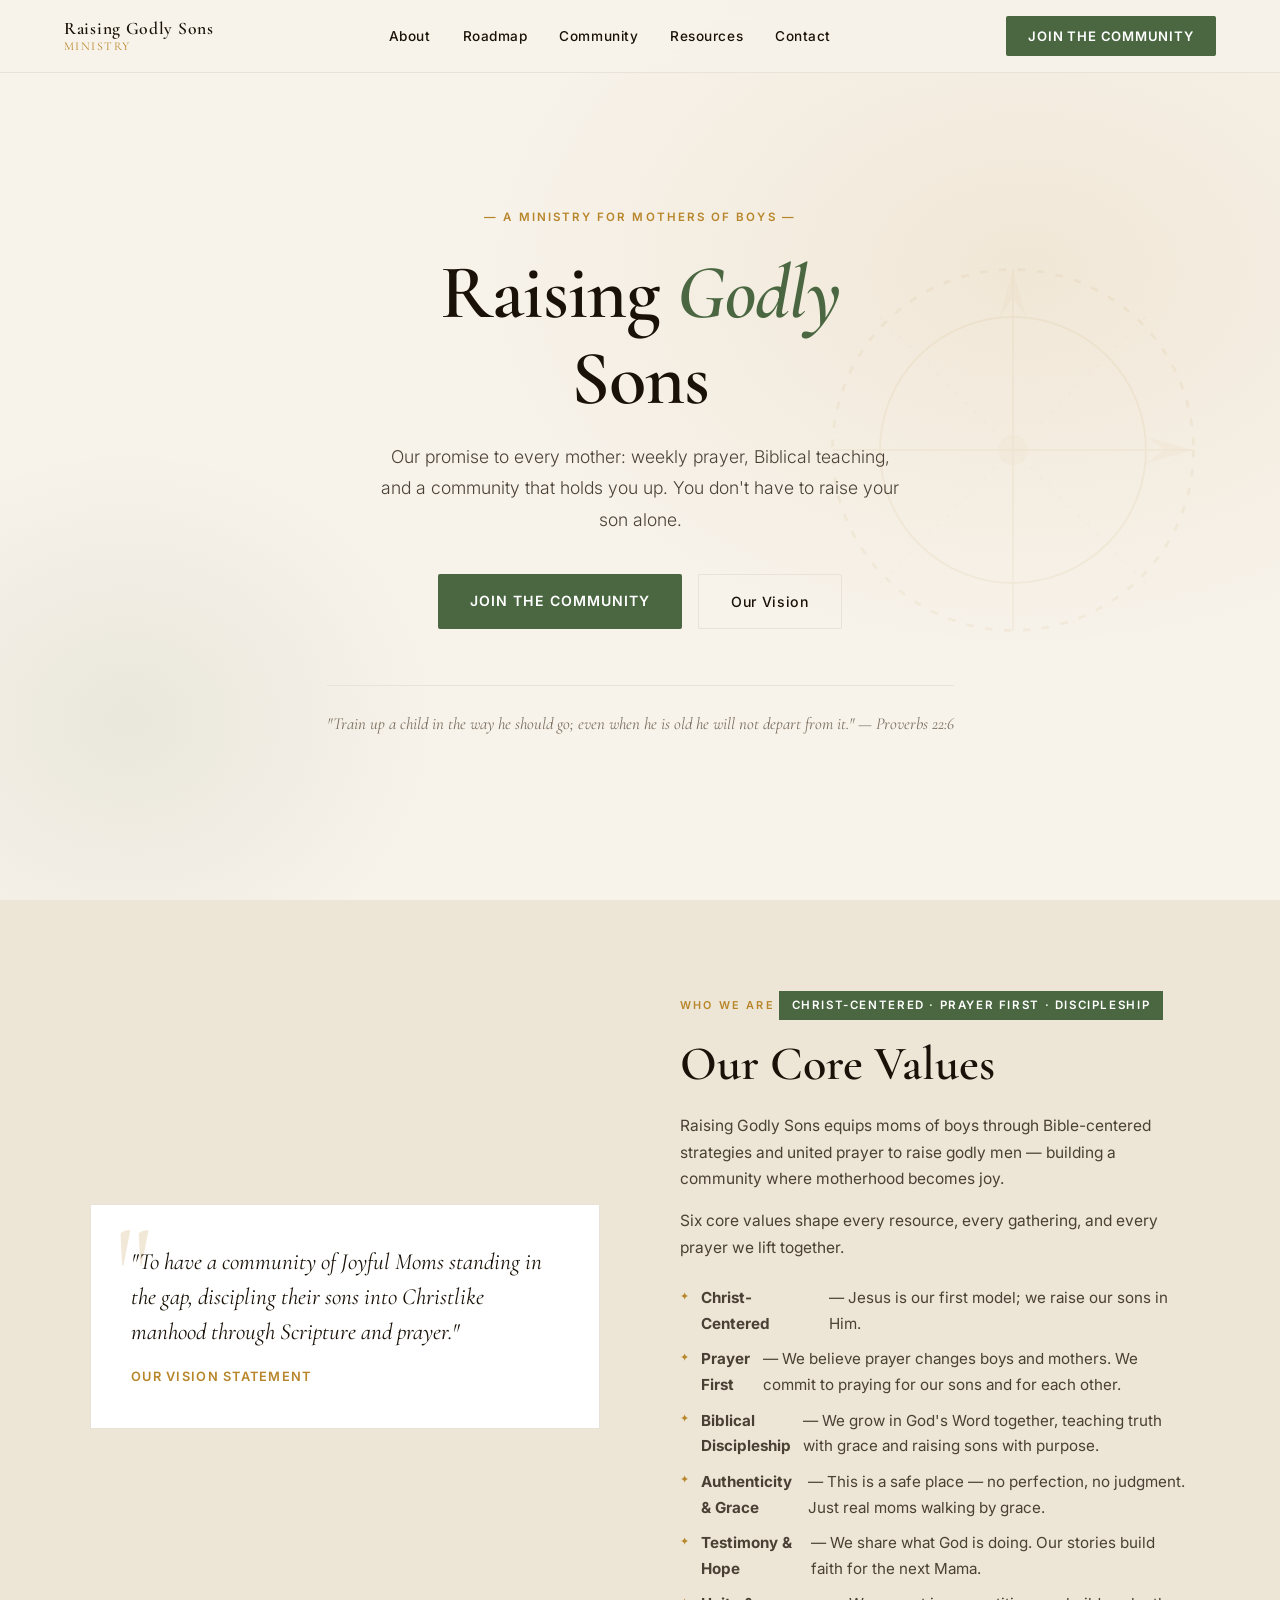
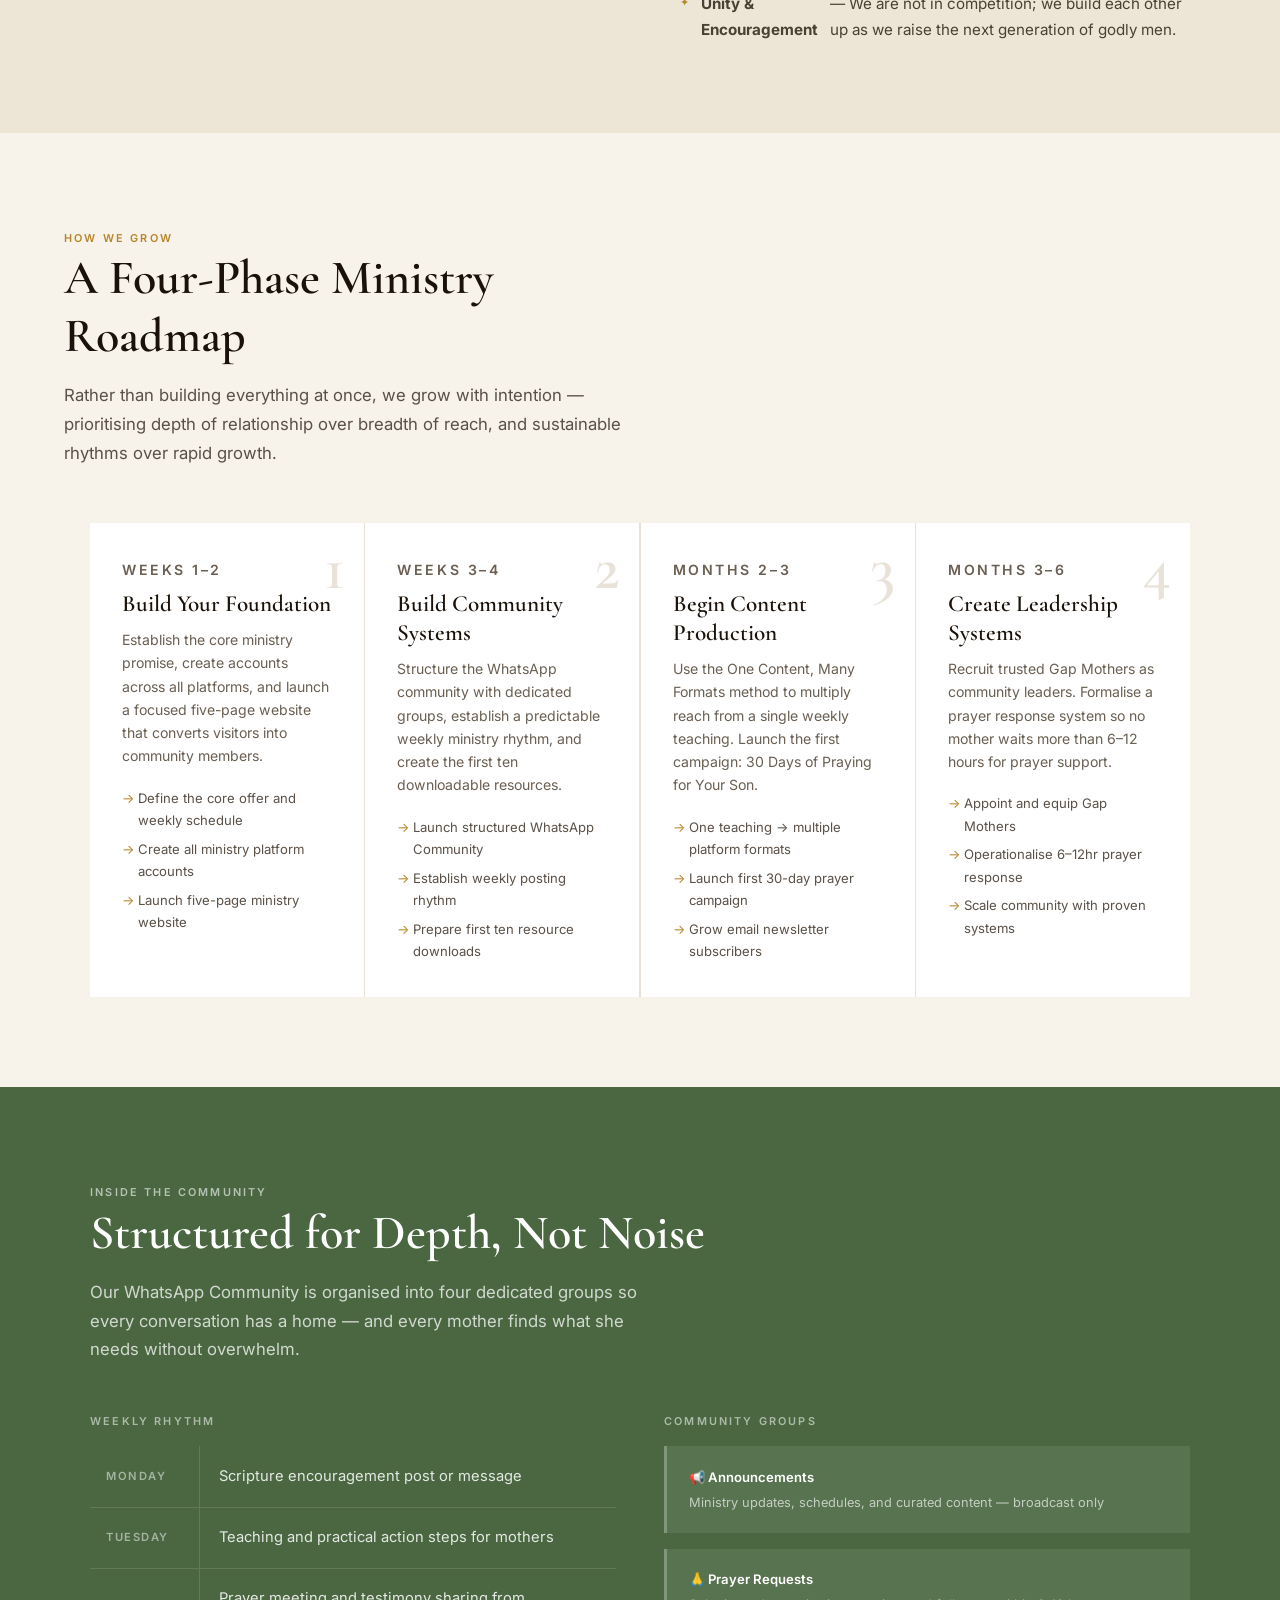
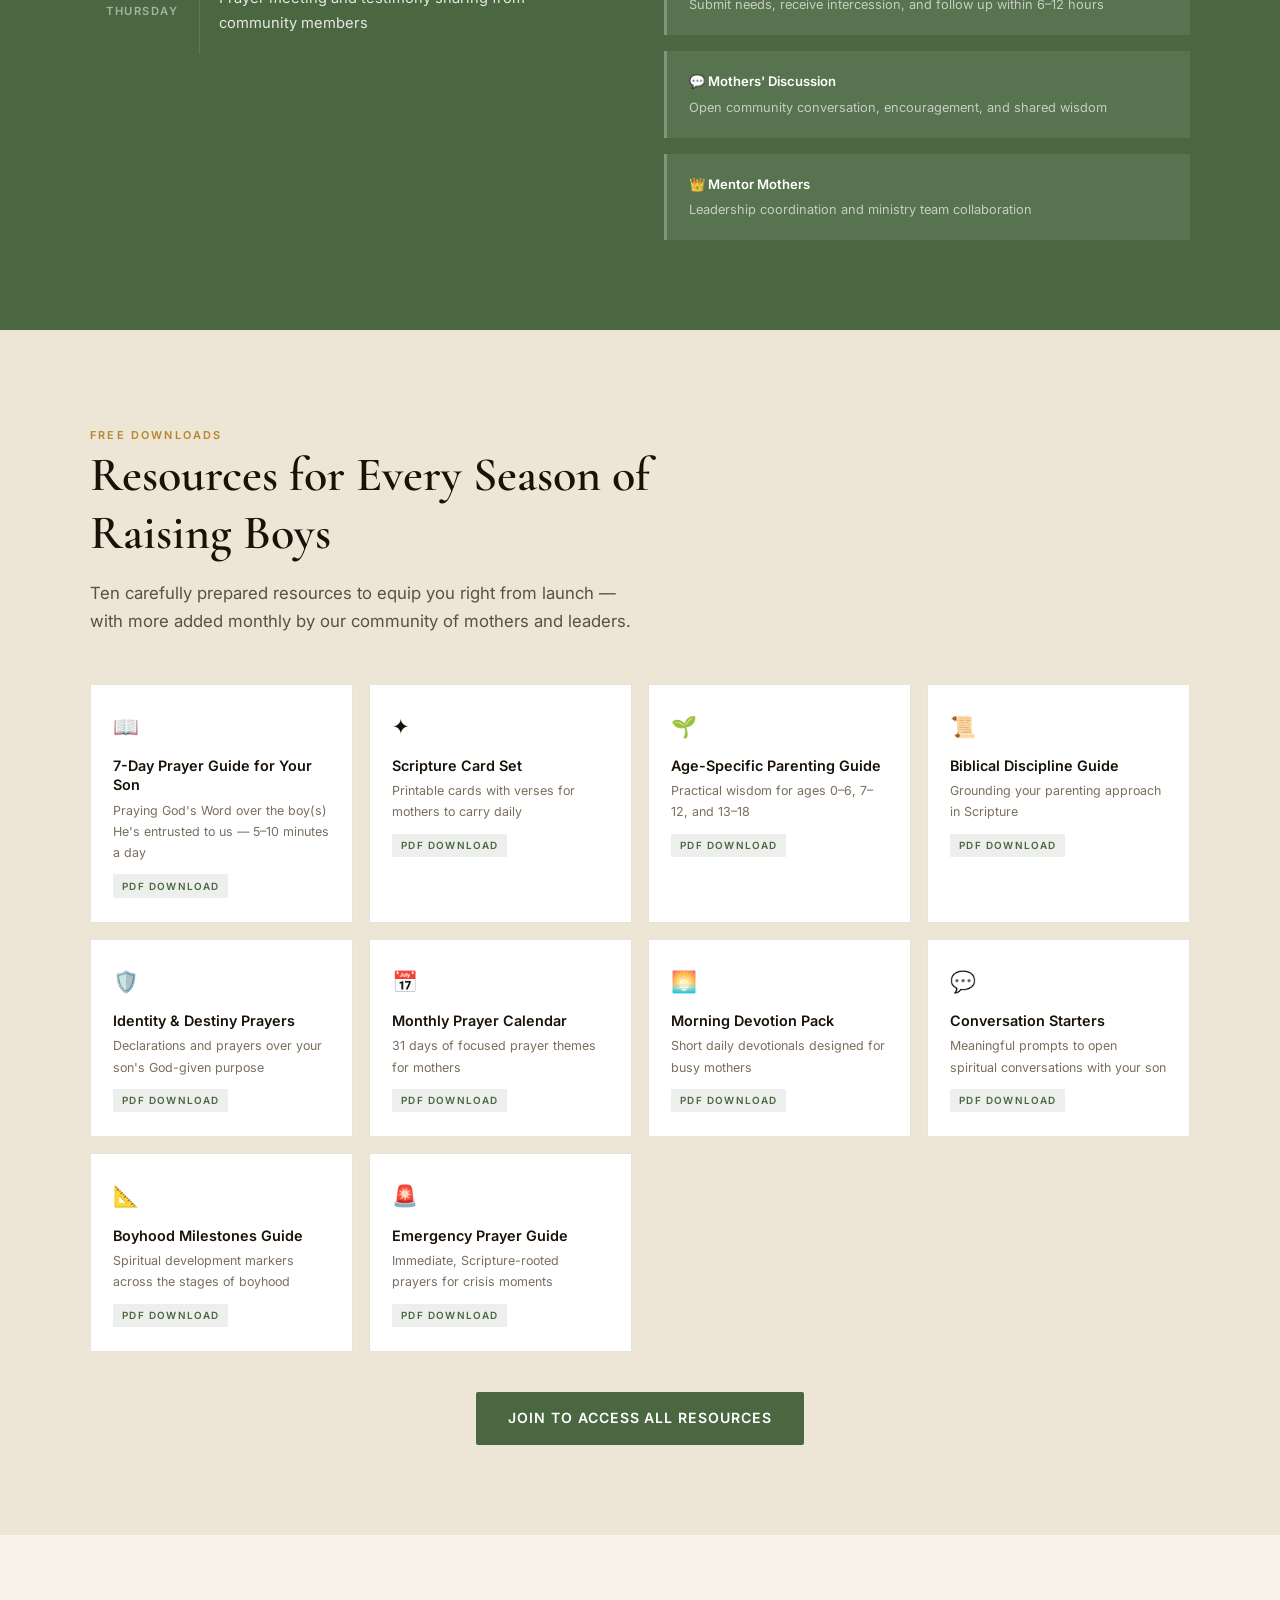
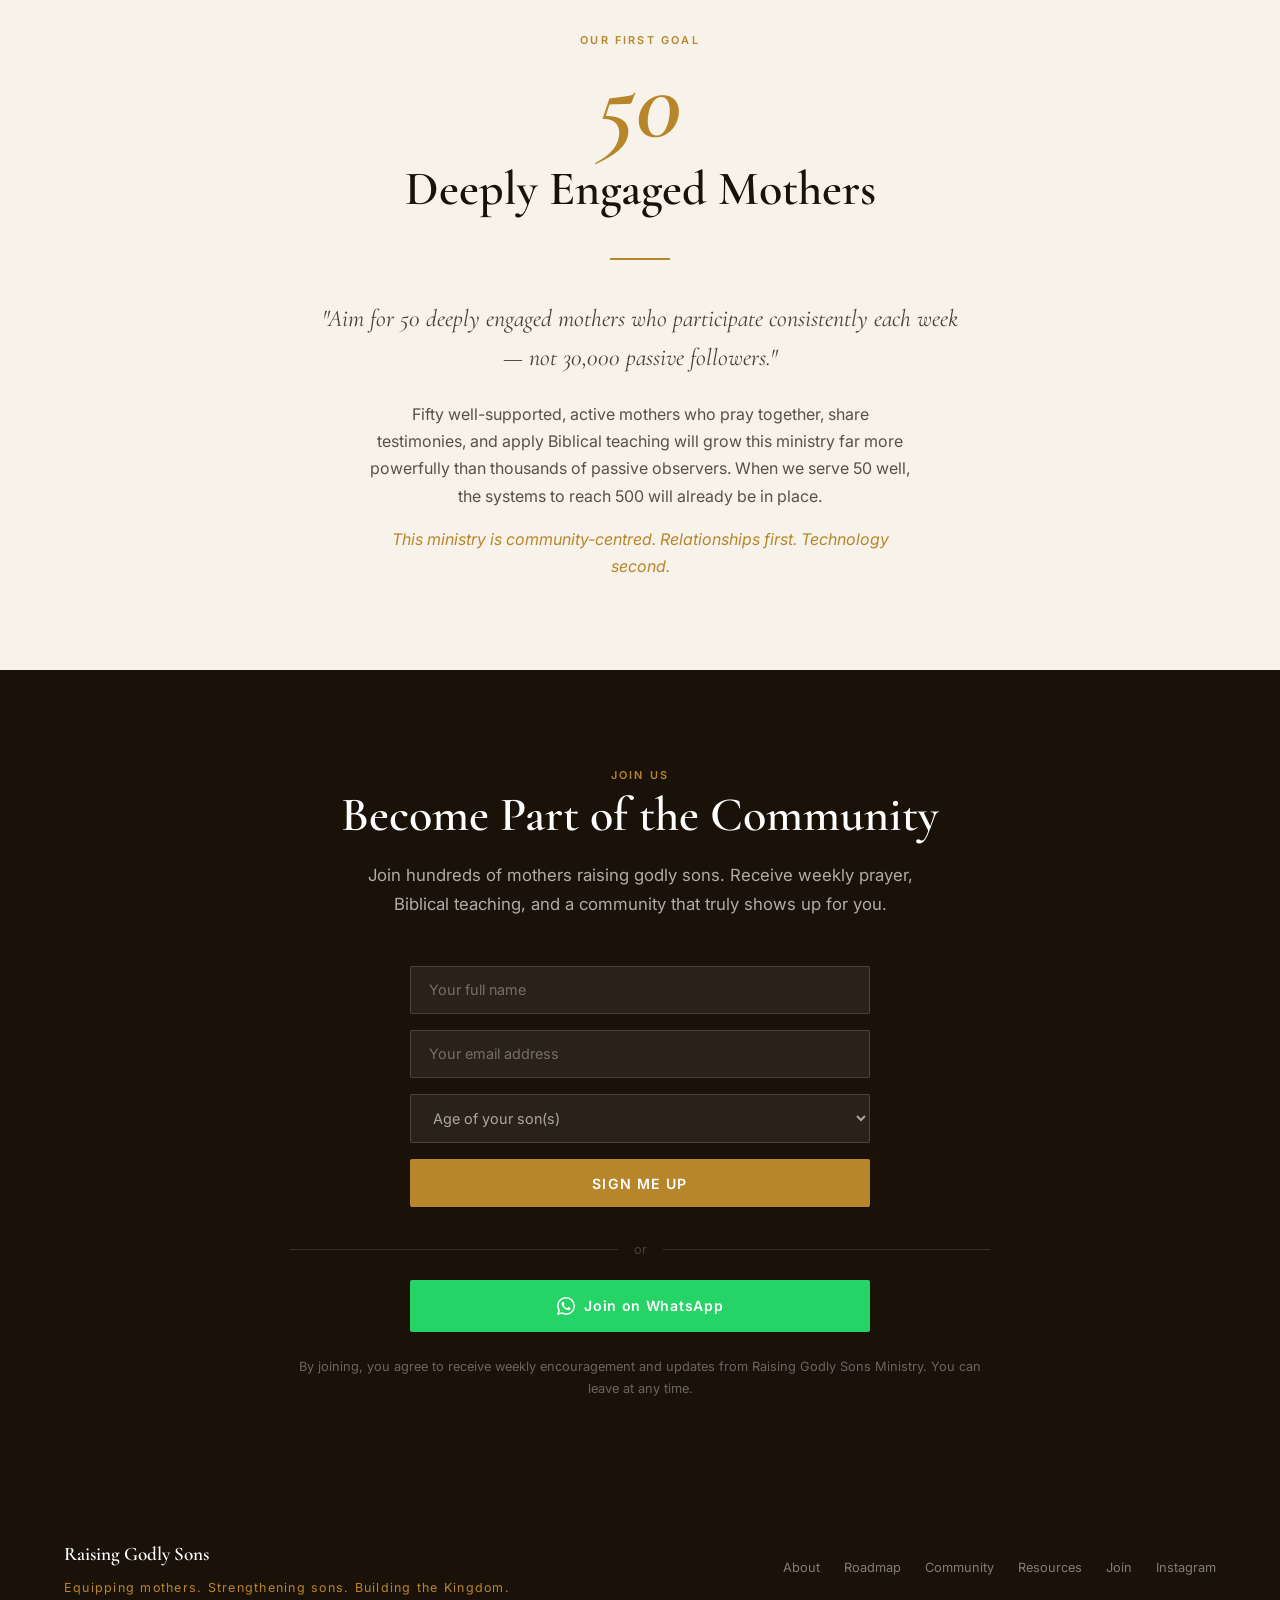
==== index.html @ e7b5217a "Update index.html" ====
<!DOCTYPE html>
<html lang="en">
<head>
<meta charset="UTF-8">
<meta name="viewport" content="width=device-width, initial-scale=1.0">
<title>Raising Godly Sons — Equipping Mothers. Strengthening Sons.</title>
<link href="https://fonts.googleapis.com/css2?family=Cormorant+Garamond:ital,wght@0,400;0,600;1,400;1,600&family=Inter:wght@300;400;500;600&display=swap" rel="stylesheet">
<style>
  :root {
    --ink:    #1a1208;
    --warm:   #f7f2ea;
    --parch:  #ede5d5;
    --gold:   #b8862a;
    --olive:  #4a6741;
    --rust:   #8c3a1e;
    --mist:   #e8e2d8;
    --white:  #ffffff;
  }

  *, *::before, *::after { box-sizing: border-box; margin: 0; padding: 0; }

  html { scroll-behavior: smooth; }

  body {
    font-family: 'Inter', sans-serif;
    background: var(--warm);
    color: var(--ink);
    font-size: 16px;
    line-height: 1.7;
    overflow-x: hidden;
  }

  /* ── NAV ── */
  nav {
    position: fixed; top: 0; left: 0; right: 0; z-index: 100;
    display: flex; align-items: center; justify-content: space-between;
    padding: 1rem 5%;
    background: rgba(247,242,234,0.92);
    backdrop-filter: blur(8px);
    border-bottom: 1px solid var(--mist);
  }
  .nav-logo {
    font-family: 'Cormorant Garamond', serif;
    font-size: 1.1rem; font-weight: 600; letter-spacing: 0.04em;
    color: var(--ink); text-decoration: none;
    line-height: 1.2;
  }
  .nav-logo span { display: block; font-weight: 400; font-size: 0.75rem; color: var(--gold); letter-spacing: 0.12em; text-transform: uppercase; }
  .nav-links { display: flex; gap: 2rem; list-style: none; }
  .nav-links a { text-decoration: none; color: var(--ink); font-size: 0.85rem; font-weight: 500; letter-spacing: 0.04em; transition: color 0.2s; }
  .nav-links a:hover { color: var(--gold); }
  .nav-cta {
    background: var(--olive); color: var(--white);
    padding: 0.55rem 1.4rem; border-radius: 2px;
    font-size: 0.82rem; font-weight: 600; letter-spacing: 0.06em; text-transform: uppercase;
    text-decoration: none; transition: background 0.2s;
  }
  .nav-cta:hover { background: var(--ink); }

  /* ── HERO ── */
  .hero {
    min-height: 100vh;
    display: grid; place-items: center;
    padding: 120px 5% 80px;
    background: var(--warm);
    position: relative;
    overflow: hidden;
  }
  .hero::before {
    content: '';
    position: absolute; inset: 0;
    background:
      radial-gradient(ellipse 60% 60% at 80% 30%, rgba(184,134,42,0.10) 0%, transparent 70%),
      radial-gradient(ellipse 40% 50% at 10% 80%, rgba(74,103,65,0.08) 0%, transparent 60%);
    pointer-events: none;
  }
  /* Decorative cross-stitch pattern — the signature element */
  .hero-ornament {
    position: absolute; top: 50%; right: 6%;
    transform: translateY(-50%);
    width: 380px; height: 380px;
    opacity: 0.07;
  }
  .hero-ornament svg { width: 100%; height: 100%; }

  .hero-inner { max-width: 680px; text-align: center; position: relative; }
  .hero-eyebrow {
    display: inline-block;
    font-size: 0.72rem; font-weight: 600; letter-spacing: 0.18em; text-transform: uppercase;
    color: var(--gold); margin-bottom: 1.4rem;
  }
  .hero-eyebrow::before, .hero-eyebrow::after { content: '— '; }
  .hero-eyebrow::after { content: ' —'; }

  h1 {
    font-family: 'Cormorant Garamond', serif;
    font-size: clamp(2.8rem, 6vw, 4.8rem);
    font-weight: 600; line-height: 1.12;
    color: var(--ink); letter-spacing: -0.01em;
    margin-bottom: 1.2rem;
  }
  h1 em { font-style: italic; color: var(--olive); }

  .hero-sub {
    font-size: 1.1rem; color: #4a4035; max-width: 520px; margin: 0 auto 2.4rem;
    font-weight: 300; line-height: 1.8;
  }
  .hero-actions { display: flex; gap: 1rem; justify-content: center; flex-wrap: wrap; }
  .btn-primary {
    background: var(--olive); color: var(--white);
    padding: 0.9rem 2rem; border-radius: 2px;
    font-size: 0.88rem; font-weight: 600; letter-spacing: 0.07em; text-transform: uppercase;
    text-decoration: none; transition: background 0.2s, transform 0.15s;
    display: inline-block;
  }
  .btn-primary:hover { background: var(--ink); transform: translateY(-1px); }
  .btn-secondary {
    background: transparent; color: var(--ink);
    padding: 0.9rem 2rem; border-radius: 2px;
    font-size: 0.88rem; font-weight: 500; letter-spacing: 0.05em;
    text-decoration: none; border: 1.5px solid var(--mist);
    transition: border-color 0.2s, color 0.2s; display: inline-block;
  }
  .btn-secondary:hover { border-color: var(--gold); color: var(--gold); }

  .hero-verse {
    margin-top: 3.5rem;
    font-family: 'Cormorant Garamond', serif;
    font-style: italic; font-size: 1.05rem; color: #7a6e5f;
    border-top: 1px solid var(--mist); padding-top: 1.5rem;
  }

  /* ── SECTION BASE ── */
  section { padding: 90px 5%; }
  .section-label {
    font-size: 0.68rem; font-weight: 600; letter-spacing: 0.2em; text-transform: uppercase;
    color: var(--gold); margin-bottom: 0.6rem;
  }
  h2 {
    font-family: 'Cormorant Garamond', serif;
    font-size: clamp(2rem, 4vw, 3rem); font-weight: 600; line-height: 1.2;
    color: var(--ink); margin-bottom: 1rem;
  }
  .section-intro { font-size: 1.05rem; color: #5a5047; max-width: 560px; margin-bottom: 3rem; }

  /* ── ABOUT ── */
  #about { background: var(--parch); }
  .about-grid {
    display: grid; grid-template-columns: 1fr 1fr; gap: 5rem;
    align-items: center; max-width: 1100px; margin: 0 auto;
  }
  .about-visual {
    position: relative;
  }
  .about-card {
    background: var(--white);
    border: 1px solid var(--mist);
    padding: 2.5rem;
    position: relative;
  }
  .about-card::before {
    content: '"';
    font-family: 'Cormorant Garamond', serif;
    font-size: 8rem; line-height: 0.8;
    color: var(--gold); opacity: 0.18;
    position: absolute; top: 1rem; left: 1.5rem;
    pointer-events: none;
  }
  .about-quote {
    font-family: 'Cormorant Garamond', serif;
    font-size: 1.45rem; font-style: italic; line-height: 1.5;
    color: var(--ink); position: relative; z-index: 1;
    margin-bottom: 1rem;
  }
  .about-quote-attr { font-size: 0.8rem; color: var(--gold); font-weight: 600; letter-spacing: 0.1em; text-transform: uppercase; }
  .about-accent {
    display: inline-block; background: var(--olive);
    color: var(--white); font-size: 0.72rem; font-weight: 600;
    letter-spacing: 0.14em; text-transform: uppercase;
    padding: 0.3rem 0.8rem; margin-bottom: 1rem;
  }
  .about-text h2 { margin-bottom: 1.2rem; }
  .about-text p { color: #4a4035; margin-bottom: 1rem; font-size: 0.97rem; }
  .values-list { margin-top: 1.5rem; list-style: none; display: flex; flex-direction: column; gap: 0.6rem; }
  .values-list li {
    display: flex; align-items: flex-start; gap: 0.75rem;
    font-size: 0.95rem; color: #4a4035;
  }
  .values-list li::before {
    content: '✦'; color: var(--gold); flex-shrink: 0;
    margin-top: 0.1rem; font-size: 0.7rem;
  }

  /* ── PHASES ── */
  #roadmap { background: var(--warm); }
  .phases-header { max-width: 600px; margin-bottom: 3.5rem; }
  .phases-grid {
    display: grid; grid-template-columns: repeat(auto-fit, minmax(240px, 1fr));
    gap: 1.5px; background: var(--mist); max-width: 1100px; margin: 0 auto;
  }
  .phase-card {
    background: var(--white); padding: 2.2rem 2rem;
    position: relative; overflow: hidden;
    transition: background 0.2s;
  }
  .phase-card:hover { background: var(--parch); }
  .phase-num {
    font-family: 'Cormorant Garamond', serif;
    font-size: 4rem; font-weight: 600; line-height: 1;
    color: var(--mist); position: absolute; right: 1.2rem; top: 0.8rem;
    transition: color 0.2s;
  }
  .phase-card:hover .phase-num { color: rgba(184,134,42,0.15); }
  .phase-tag {
    font-size: 0.65rem; font-weight: 600; letter-spacing: 0.18em; text-transform: uppercase;
    color: var(--gold); margin-bottom: 0.5rem;
  }
  .phase-card h3 {
    font-family: 'Cormorant Garamond', serif;
    font-size: 1.45rem; font-weight: 600; color: var(--ink);
    margin-bottom: 0.6rem; line-height: 1.25;
  }
  .phase-card p { font-size: 0.88rem; color: #6a5f52; line-height: 1.65; }
  .phase-steps { margin-top: 1.2rem; list-style: none; display: flex; flex-direction: column; gap: 0.4rem; }
  .phase-steps li { font-size: 0.82rem; color: #5a5047; padding-left: 1rem; position: relative; }
  .phase-steps li::before { content: '→'; position: absolute; left: 0; color: var(--gold); }

  /* ── COMMUNITY ── */
  #community { background: var(--olive); color: var(--white); }
  #community .section-label { color: rgba(255,255,255,0.6); }
  #community h2 { color: var(--white); }
  #community .section-intro { color: rgba(255,255,255,0.75); }
  .community-inner { max-width: 1100px; margin: 0 auto; }
  .community-grid {
    display: grid; grid-template-columns: 1fr 1fr; gap: 3rem;
    align-items: start;
  }
  .schedule-list { display: flex; flex-direction: column; gap: 0; }
  .schedule-item {
    display: flex; align-items: stretch; gap: 0;
    border-bottom: 1px solid rgba(255,255,255,0.12);
  }
  .schedule-day {
    width: 110px; flex-shrink: 0;
    padding: 1.1rem 1rem;
    font-size: 0.7rem; font-weight: 600; letter-spacing: 0.14em; text-transform: uppercase;
    color: rgba(255,255,255,0.5); display: flex; align-items: center;
    border-right: 1px solid rgba(255,255,255,0.12);
  }
  .schedule-content {
    padding: 1.1rem 1.2rem;
    font-size: 0.92rem; color: rgba(255,255,255,0.85); display: flex; align-items: center;
  }
  .whatsapp-groups { display: flex; flex-direction: column; gap: 1rem; }
  .wg-card {
    background: rgba(255,255,255,0.08); padding: 1.2rem 1.4rem;
    border-left: 3px solid rgba(255,255,255,0.25);
    transition: background 0.2s, border-color 0.2s;
  }
  .wg-card:hover { background: rgba(255,255,255,0.14); border-color: var(--gold); }
  .wg-name { font-size: 0.82rem; font-weight: 600; color: var(--white); margin-bottom: 0.25rem; }
  .wg-desc { font-size: 0.8rem; color: rgba(255,255,255,0.65); }
  .community-header { margin-bottom: 2.5rem; }

  /* ── RESOURCES ── */
  #resources { background: var(--parch); }
  .resources-inner { max-width: 1100px; margin: 0 auto; }
  .resources-grid {
    display: grid; grid-template-columns: repeat(auto-fill, minmax(220px, 1fr));
    gap: 1rem;
  }
  .resource-card {
    background: var(--white); border: 1px solid var(--mist);
    padding: 1.5rem 1.4rem; position: relative;
    transition: border-color 0.2s, box-shadow 0.2s;
    cursor: default;
  }
  .resource-card:hover { border-color: var(--gold); box-shadow: 0 4px 20px rgba(184,134,42,0.08); }
  .resource-icon { font-size: 1.3rem; margin-bottom: 0.75rem; }
  .resource-card h4 { font-size: 0.9rem; font-weight: 600; color: var(--ink); line-height: 1.35; margin-bottom: 0.3rem; }
  .resource-card p { font-size: 0.78rem; color: #7a6e5f; }
  .resource-badge {
    display: inline-block; margin-top: 0.7rem;
    font-size: 0.62rem; font-weight: 600; letter-spacing: 0.12em; text-transform: uppercase;
    color: var(--olive); background: rgba(74,103,65,0.1);
    padding: 0.2rem 0.55rem; border-radius: 1px;
  }

  /* ── JOIN ── */
  #join { background: var(--ink); color: var(--white); }
  .join-inner { max-width: 700px; margin: 0 auto; text-align: center; }
  #join .section-label { color: var(--gold); }
  #join h2 { color: var(--white); }
  #join .section-intro { color: rgba(255,255,255,0.65); margin-left: auto; margin-right: auto; }
  .join-form { margin-top: 2.5rem; display: flex; flex-direction: column; gap: 1rem; max-width: 460px; margin-left: auto; margin-right: auto; }
  .join-form input, .join-form select {
    background: rgba(255,255,255,0.07);
    border: 1px solid rgba(255,255,255,0.15);
    color: var(--white); padding: 0.9rem 1.1rem;
    font-family: 'Inter', sans-serif; font-size: 0.9rem;
    border-radius: 2px; outline: none; width: 100%;
    transition: border-color 0.2s;
  }
  .join-form input::placeholder { color: rgba(255,255,255,0.35); }
  .join-form input:focus, .join-form select:focus { border-color: var(--gold); }
  .join-form select { color: rgba(255,255,255,0.6); }
  .join-form select option { background: var(--ink); color: var(--white); }
  .btn-gold {
    background: var(--gold); color: var(--white);
    padding: 0.95rem 2rem; border: none; cursor: pointer;
    font-family: 'Inter', sans-serif; font-size: 0.88rem; font-weight: 600;
    letter-spacing: 0.08em; text-transform: uppercase; border-radius: 2px;
    transition: background 0.2s, transform 0.15s; width: 100%;
  }
  .btn-gold:hover { background: #9e7220; transform: translateY(-1px); }
  .join-divider { display: flex; align-items: center; gap: 1rem; color: rgba(255,255,255,0.2); font-size: 0.8rem; }
  .join-divider::before, .join-divider::after { content: ''; flex: 1; border-top: 1px solid rgba(255,255,255,0.12); }
  .btn-whatsapp {
    display: flex; align-items: center; justify-content: center; gap: 0.6rem;
    background: #25D366; color: var(--white);
    padding: 0.9rem 2rem; border-radius: 2px;
    font-size: 0.88rem; font-weight: 600; letter-spacing: 0.05em;
    text-decoration: none; transition: background 0.2s, transform 0.15s;
  }
  .btn-whatsapp:hover { background: #1ebe5c; transform: translateY(-1px); }
  .join-note { margin-top: 1.5rem; font-size: 0.8rem; color: rgba(255,255,255,0.35); }

  /* ── VISION ── */
  #vision { background: var(--warm); }
  .vision-inner { max-width: 860px; margin: 0 auto; text-align: center; }
  .vision-stat {
    font-family: 'Cormorant Garamond', serif;
    font-size: clamp(3rem, 8vw, 6.5rem); font-weight: 600;
    color: var(--ink); line-height: 1; margin-bottom: 0.4rem;
  }
  .vision-stat em { font-style: italic; color: var(--gold); }
  .vision-statement {
    font-family: 'Cormorant Garamond', serif;
    font-size: 1.5rem; font-style: italic;
    color: #4a4035; line-height: 1.6; max-width: 640px; margin: 1.5rem auto 0;
  }
  .vision-divider { width: 60px; height: 2px; background: var(--gold); margin: 2.5rem auto; }
  .vision-body { font-size: 1rem; color: #5a5047; max-width: 540px; margin: 0 auto; }

  /* ── FOOTER ── */
  footer {
    background: var(--ink); color: rgba(255,255,255,0.45);
    padding: 3rem 5%;
    display: grid; grid-template-columns: 1fr auto; gap: 2rem; align-items: center;
  }
  .footer-logo {
    font-family: 'Cormorant Garamond', serif;
    font-size: 1.2rem; font-weight: 600; color: var(--white);
    margin-bottom: 0.4rem;
  }
  .footer-tagline { font-size: 0.78rem; letter-spacing: 0.1em; color: var(--gold); }
  .footer-links { display: flex; gap: 1.5rem; flex-wrap: wrap; }
  .footer-links a { color: rgba(255,255,255,0.45); text-decoration: none; font-size: 0.8rem; transition: color 0.2s; }
  .footer-links a:hover { color: var(--gold); }

  /* ── RESPONSIVE ── */
  @media (max-width: 768px) {
    nav { padding: 0.8rem 4%; }
    .nav-links { display: none; }
    .hero { padding: 100px 4% 60px; }
    .hero-ornament { display: none; }
    .about-grid, .community-grid { grid-template-columns: 1fr; gap: 2.5rem; }
    footer { grid-template-columns: 1fr; }
    .footer-links { margin-top: 1rem; }
    section { padding: 60px 4%; }
  }

  /* ── ANIMATIONS ── */
  .fade-up {
    opacity: 0; transform: translateY(22px);
    transition: opacity 0.6s ease, transform 0.6s ease;
  }
  .fade-up.visible { opacity: 1; transform: translateY(0); }
</style>
</head>
<body>

<!-- NAV -->
<nav>
  <a href="#" class="nav-logo">
    Raising Godly Sons
    <span>Ministry</span>
  </a>
  <ul class="nav-links">
    <li><a href="#about">About</a></li>
    <li><a href="#roadmap">Roadmap</a></li>
    <li><a href="#community">Community</a></li>
    <li><a href="#resources">Resources</a></li>
    <li><a href="#join">Contact</a></li>
  </ul>
  <a href="#join" class="nav-cta">Join the Community</a>
</nav>

<!-- HERO -->
<section class="hero">
  <div class="hero-ornament" aria-hidden="true">
    <svg viewBox="0 0 200 200" fill="none" xmlns="http://www.w3.org/2000/svg">
      <circle cx="100" cy="100" r="95" stroke="#b8862a" stroke-width="1.5" stroke-dasharray="4 6"/>
      <circle cx="100" cy="100" r="70" stroke="#b8862a" stroke-width="1"/>
      <line x1="100" y1="5" x2="100" y2="195" stroke="#b8862a" stroke-width="0.8"/>
      <line x1="5" y1="100" x2="195" y2="100" stroke="#b8862a" stroke-width="0.8"/>
      <line x1="30" y1="30" x2="170" y2="170" stroke="#b8862a" stroke-width="0.5" stroke-dasharray="2 5"/>
      <line x1="170" y1="30" x2="30" y2="170" stroke="#b8862a" stroke-width="0.5" stroke-dasharray="2 5"/>
      <circle cx="100" cy="100" r="8" fill="#b8862a" opacity="0.4"/>
      <path d="M100 5 L107 30 L100 20 L93 30Z" fill="#b8862a" opacity="0.5"/>
      <path d="M195 100 L170 107 L180 100 L170 93Z" fill="#b8862a" opacity="0.5"/>
    </svg>
  </div>
  <div class="hero-inner">
    <span class="hero-eyebrow">A Ministry for Mothers of Boys</span>
    <h1>Raising <em>Godly</em><br>Sons</h1>
    <p class="hero-sub">Our promise to every mother: weekly prayer, Biblical teaching, and a community that holds you up. You don't have to raise your son alone.</p>
    <div class="hero-actions">
      <a href="#join" class="btn-primary">Join the Community</a>
      <a href="#roadmap" class="btn-secondary">Our Vision</a>
    </div>
    <p class="hero-verse">"Train up a child in the way he should go; even when he is old he will not depart from it." — Proverbs 22:6</p>
  </div>
</section>

<!-- ABOUT -->
<section id="about">
  <div class="about-grid fade-up">
    <div class="about-visual">
      <div class="about-card">
        <p class="about-quote">"To have a community of Joyful Moms standing in the gap, discipling their sons into Christlike manhood through Scripture and prayer."</p>
        <p class="about-quote-attr">Our Vision Statement</p>
      </div>
    </div>
    <div class="about-text">
      <span class="section-label">Who We Are</span>
      <span class="about-accent">Christ-Centered · Prayer First · Discipleship</span>
      <h2>Our Core Values</h2>
      <p>Raising Godly Sons equips moms of boys through Bible-centered strategies and united prayer to raise godly men — building a community where motherhood becomes joy.</p>
      <p>Six core values shape every resource, every gathering, and every prayer we lift together.</p>
      <ul class="values-list">
        <li><strong>Christ-Centered</strong> — Jesus is our first model; we raise our sons in Him.</li>
        <li><strong>Prayer First</strong> — We believe prayer changes boys and mothers. We commit to praying for our sons and for each other.</li>
        <li><strong>Biblical Discipleship</strong> — We grow in God's Word together, teaching truth with grace and raising sons with purpose.</li>
        <li><strong>Authenticity & Grace</strong> — This is a safe place — no perfection, no judgment. Just real moms walking by grace.</li>
        <li><strong>Testimony & Hope</strong> — We share what God is doing. Our stories build faith for the next Mama.</li>
        <li><strong>Unity & Encouragement</strong> — We are not in competition; we build each other up as we raise the next generation of godly men.</li>
      </ul>
    </div>
  </div>
</section>

<!-- ROADMAP -->
<section id="roadmap">
  <div class="phases-header fade-up">
    <span class="section-label">How We Grow</span>
    <h2>A Four-Phase Ministry Roadmap</h2>
    <p class="section-intro">Rather than building everything at once, we grow with intention — prioritising depth of relationship over breadth of reach, and sustainable rhythms over rapid growth.</p>
  </div>
  <div class="phases-grid fade-up">
    <div class="phase-card">
      <span class="phase-num">1</span>
      <p class="phase-tag">Weeks 1–2</p>
      <h3>Build Your Foundation</h3>
      <p>Establish the core ministry promise, create accounts across all platforms, and launch a focused five-page website that converts visitors into community members.</p>
      <ul class="phase-steps">
        <li>Define the core offer and weekly schedule</li>
        <li>Create all ministry platform accounts</li>
        <li>Launch five-page ministry website</li>
      </ul>
    </div>
    <div class="phase-card">
      <span class="phase-num">2</span>
      <p class="phase-tag">Weeks 3–4</p>
      <h3>Build Community Systems</h3>
      <p>Structure the WhatsApp community with dedicated groups, establish a predictable weekly ministry rhythm, and create the first ten downloadable resources.</p>
      <ul class="phase-steps">
        <li>Launch structured WhatsApp Community</li>
        <li>Establish weekly posting rhythm</li>
        <li>Prepare first ten resource downloads</li>
      </ul>
    </div>
    <div class="phase-card">
      <span class="phase-num">3</span>
      <p class="phase-tag">Months 2–3</p>
      <h3>Begin Content Production</h3>
      <p>Use the One Content, Many Formats method to multiply reach from a single weekly teaching. Launch the first campaign: 30 Days of Praying for Your Son.</p>
      <ul class="phase-steps">
        <li>One teaching → multiple platform formats</li>
        <li>Launch first 30-day prayer campaign</li>
        <li>Grow email newsletter subscribers</li>
      </ul>
    </div>
    <div class="phase-card">
      <span class="phase-num">4</span>
      <p class="phase-tag">Months 3–6</p>
      <h3>Create Leadership Systems</h3>
      <p>Recruit trusted Gap Mothers as community leaders. Formalise a prayer response system so no mother waits more than 6–12 hours for prayer support.</p>
      <ul class="phase-steps">
        <li>Appoint and equip Gap Mothers</li>
        <li>Operationalise 6–12hr prayer response</li>
        <li>Scale community with proven systems</li>
      </ul>
    </div>
  </div>
</section>

<!-- COMMUNITY -->
<section id="community">
  <div class="community-inner">
    <div class="community-header fade-up">
      <span class="section-label">Inside the Community</span>
      <h2>Structured for Depth, Not Noise</h2>
      <p class="section-intro">Our WhatsApp Community is organised into four dedicated groups so every conversation has a home — and every mother finds what she needs without overwhelm.</p>
    </div>
    <div class="community-grid fade-up">
      <div>
        <p class="section-label" style="color:rgba(255,255,255,0.55); margin-bottom: 1rem;">Weekly Rhythm</p>
        <div class="schedule-list">
          <div class="schedule-item">
            <div class="schedule-day">Monday</div>
            <div class="schedule-content">Scripture encouragement post or message</div>
          </div>
          <div class="schedule-item">
            <div class="schedule-day">Tuesday</div>
            <div class="schedule-content">Teaching and practical action steps for mothers</div>
          </div>
          <div class="schedule-item" style="border-bottom:none;">
            <div class="schedule-day">Thursday</div>
            <div class="schedule-content">Prayer meeting and testimony sharing from community members</div>
          </div>
        </div>
      </div>
      <div>
        <p class="section-label" style="color:rgba(255,255,255,0.55); margin-bottom: 1rem;">Community Groups</p>
        <div class="whatsapp-groups">
          <div class="wg-card">
            <div class="wg-name">📢 Announcements</div>
            <div class="wg-desc">Ministry updates, schedules, and curated content — broadcast only</div>
          </div>
          <div class="wg-card">
            <div class="wg-name">🙏 Prayer Requests</div>
            <div class="wg-desc">Submit needs, receive intercession, and follow up within 6–12 hours</div>
          </div>
          <div class="wg-card">
            <div class="wg-name">💬 Mothers' Discussion</div>
            <div class="wg-desc">Open community conversation, encouragement, and shared wisdom</div>
          </div>
          <div class="wg-card">
            <div class="wg-name">👑 Mentor Mothers</div>
            <div class="wg-desc">Leadership coordination and ministry team collaboration</div>
          </div>
        </div>
      </div>
    </div>
  </div>
</section>

<!-- RESOURCES -->
<section id="resources">
  <div class="resources-inner">
    <div class="fade-up" style="max-width:560px; margin-bottom:3rem;">
      <span class="section-label">Free Downloads</span>
      <h2>Resources for Every Season of Raising Boys</h2>
      <p class="section-intro">Ten carefully prepared resources to equip you right from launch — with more added monthly by our community of mothers and leaders.</p>
    </div>
    <div class="resources-grid fade-up">
      <div class="resource-card">
        <div class="resource-icon">📖</div>
        <h4>7-Day Prayer Guide for Your Son</h4>
        <p>Praying God's Word over the boy(s) He's entrusted to us — 5–10 minutes a day</p>
        <span class="resource-badge">PDF Download</span>
      </div>
      <div class="resource-card">
        <div class="resource-icon">✦</div>
        <h4>Scripture Card Set</h4>
        <p>Printable cards with verses for mothers to carry daily</p>
        <span class="resource-badge">PDF Download</span>
      </div>
      <div class="resource-card">
        <div class="resource-icon">🌱</div>
        <h4>Age-Specific Parenting Guide</h4>
        <p>Practical wisdom for ages 0–6, 7–12, and 13–18</p>
        <span class="resource-badge">PDF Download</span>
      </div>
      <div class="resource-card">
        <div class="resource-icon">📜</div>
        <h4>Biblical Discipline Guide</h4>
        <p>Grounding your parenting approach in Scripture</p>
        <span class="resource-badge">PDF Download</span>
      </div>
      <div class="resource-card">
        <div class="resource-icon">🛡️</div>
        <h4>Identity & Destiny Prayers</h4>
        <p>Declarations and prayers over your son's God-given purpose</p>
        <span class="resource-badge">PDF Download</span>
      </div>
      <div class="resource-card">
        <div class="resource-icon">📅</div>
        <h4>Monthly Prayer Calendar</h4>
        <p>31 days of focused prayer themes for mothers</p>
        <span class="resource-badge">PDF Download</span>
      </div>
      <div class="resource-card">
        <div class="resource-icon">🌅</div>
        <h4>Morning Devotion Pack</h4>
        <p>Short daily devotionals designed for busy mothers</p>
        <span class="resource-badge">PDF Download</span>
      </div>
      <div class="resource-card">
        <div class="resource-icon">💬</div>
        <h4>Conversation Starters</h4>
        <p>Meaningful prompts to open spiritual conversations with your son</p>
        <span class="resource-badge">PDF Download</span>
      </div>
      <div class="resource-card">
        <div class="resource-icon">📐</div>
        <h4>Boyhood Milestones Guide</h4>
        <p>Spiritual development markers across the stages of boyhood</p>
        <span class="resource-badge">PDF Download</span>
      </div>
      <div class="resource-card">
        <div class="resource-icon">🚨</div>
        <h4>Emergency Prayer Guide</h4>
        <p>Immediate, Scripture-rooted prayers for crisis moments</p>
        <span class="resource-badge">PDF Download</span>
      </div>
    </div>
    <div style="text-align:center; margin-top: 2.5rem;">
      <a href="#join" class="btn-primary">Join to Access All Resources</a>
    </div>
  </div>
</section>

<!-- VISION -->
<section id="vision">
  <div class="vision-inner fade-up">
    <span class="section-label">Our First Goal</span>
    <div class="vision-stat"><em>50</em></div>
    <h2>Deeply Engaged Mothers</h2>
    <div class="vision-divider"></div>
    <p class="vision-statement">"Aim for 50 deeply engaged mothers who participate consistently each week — not 30,000 passive followers."</p>
    <p class="vision-body" style="margin-top:1.5rem;">Fifty well-supported, active mothers who pray together, share testimonies, and apply Biblical teaching will grow this ministry far more powerfully than thousands of passive observers. When we serve 50 well, the systems to reach 500 will already be in place.</p>
    <p class="vision-body" style="margin-top:1rem; font-style:italic; color:var(--gold);">This ministry is community-centred. Relationships first. Technology second.</p>
  </div>
</section>

<!-- JOIN -->
<section id="join">
  <div class="join-inner fade-up">
    <span class="section-label">Join Us</span>
    <h2>Become Part of the Community</h2>
    <p class="section-intro">Join hundreds of mothers raising godly sons. Receive weekly prayer, Biblical teaching, and a community that truly shows up for you.</p>

    <div class="join-form">
      <input type="text" placeholder="Your full name">
      <input type="email" placeholder="Your email address">
      <select>
        <option value="" disabled selected>Age of your son(s)</option>
        <option>0–6 years</option>
        <option>7–12 years</option>
        <option>13–18 years</option>
        <option>Multiple age groups</option>
      </select>
      <button class="btn-gold" onclick="alert('Thank you for your interest! The community will be live soon — we\'ll be in touch.')">Sign Me Up</button>
    </div>

    <div class="join-divider" style="margin-top:2rem;">or</div>

    <a href="#" class="btn-whatsapp" style="max-width:460px; margin:1.2rem auto 0; display:flex;">
      <svg width="18" height="18" viewBox="0 0 24 24" fill="currentColor"><path d="M17.472 14.382c-.297-.149-1.758-.867-2.03-.967-.273-.099-.471-.148-.67.15-.197.297-.767.966-.94 1.164-.173.199-.347.223-.644.075-.297-.15-1.255-.463-2.39-1.475-.883-.788-1.48-1.761-1.653-2.059-.173-.297-.018-.458.13-.606.134-.133.298-.347.446-.52.149-.174.198-.298.298-.497.099-.198.05-.371-.025-.52-.075-.149-.669-1.612-.916-2.207-.242-.579-.487-.5-.669-.51a13 13 0 0 0-.57-.01c-.198 0-.52.074-.792.372-.272.297-1.04 1.016-1.04 2.479 0 1.462 1.065 2.875 1.213 3.074.149.198 2.096 3.2 5.077 4.487.709.306 1.262.489 1.694.625.712.227 1.36.195 1.871.118.571-.085 1.758-.719 2.006-1.413.248-.694.248-1.289.173-1.413-.074-.124-.272-.198-.57-.347m-5.421 7.403h-.004a9.87 9.87 0 0 1-5.031-1.378l-.361-.214-3.741.982.998-3.648-.235-.374a9.86 9.86 0 0 1-1.51-5.26c.001-5.45 4.436-9.884 9.888-9.884 2.64 0 5.122 1.03 6.988 2.898a9.825 9.825 0 0 1 2.893 6.994c-.003 5.45-4.437 9.884-9.885 9.884m8.413-18.297A11.815 11.815 0 0 0 12.05 0C5.495 0 .16 5.335.157 11.892c0 2.096.547 4.142 1.588 5.945L.057 24l6.305-1.654a11.882 11.882 0 0 0 5.683 1.448h.005c6.554 0 11.89-5.335 11.893-11.893a11.821 11.821 0 0 0-3.48-8.413Z"/></svg>
      Join on WhatsApp
    </a>

    <p class="join-note">By joining, you agree to receive weekly encouragement and updates from Raising Godly Sons Ministry. You can leave at any time.</p>
  </div>
</section>

<!-- FOOTER -->
<footer>
  <div>
    <div class="footer-logo">Raising Godly Sons</div>
    <div class="footer-tagline">Equipping mothers. Strengthening sons. Building the Kingdom.</div>
  </div>
  <div class="footer-links">
    <a href="#about">About</a>
    <a href="#roadmap">Roadmap</a>
    <a href="#community">Community</a>
    <a href="#resources">Resources</a>
    <a href="#join">Join</a>
    <a href="https://instagram.com/raisinggodlysons_" target="_blank" rel="noopener">Instagram</a>
  </div>
</footer>

<script>
  // Fade-up on scroll
  const observer = new IntersectionObserver((entries) => {
    entries.forEach(e => {
      if (e.isIntersecting) { e.target.classList.add('visible'); }
    });
  }, { threshold: 0.1 });
  document.querySelectorAll('.fade-up').forEach(el => observer.observe(el));
</script>

</body>
</html>
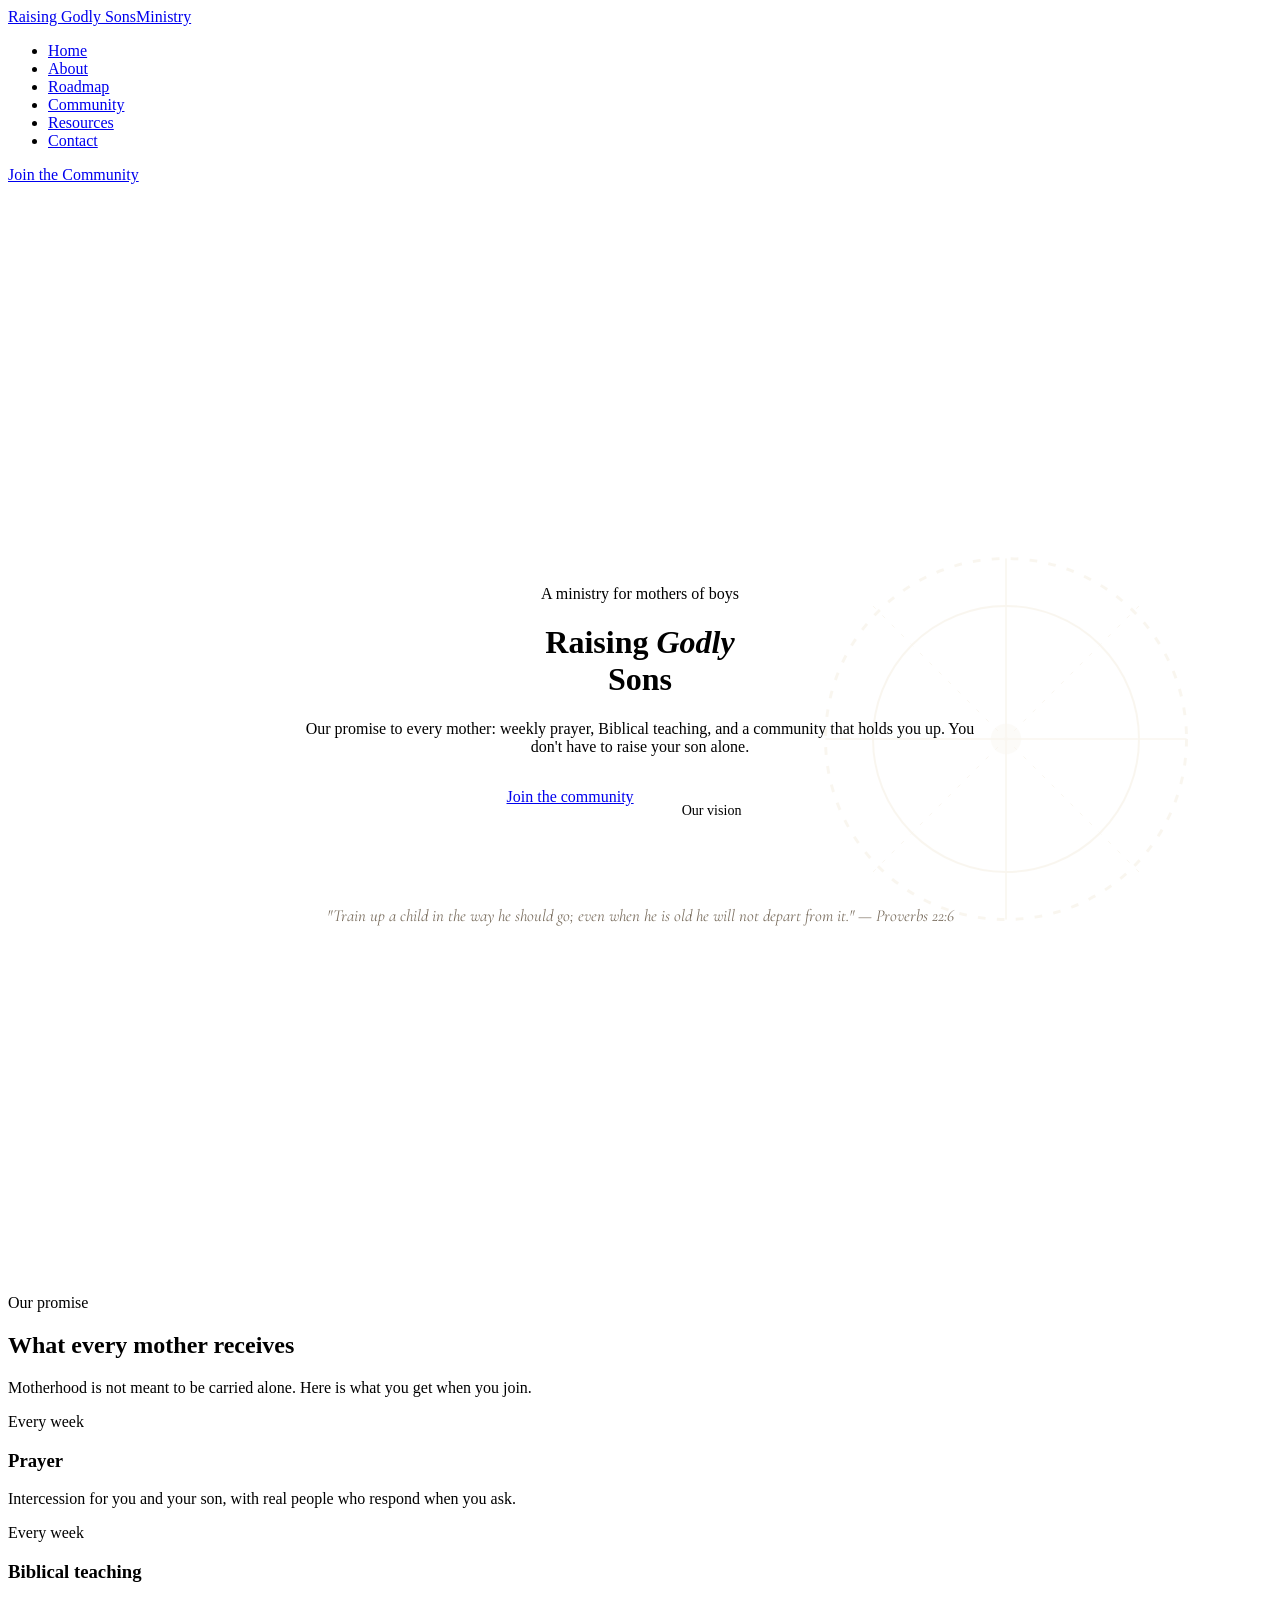
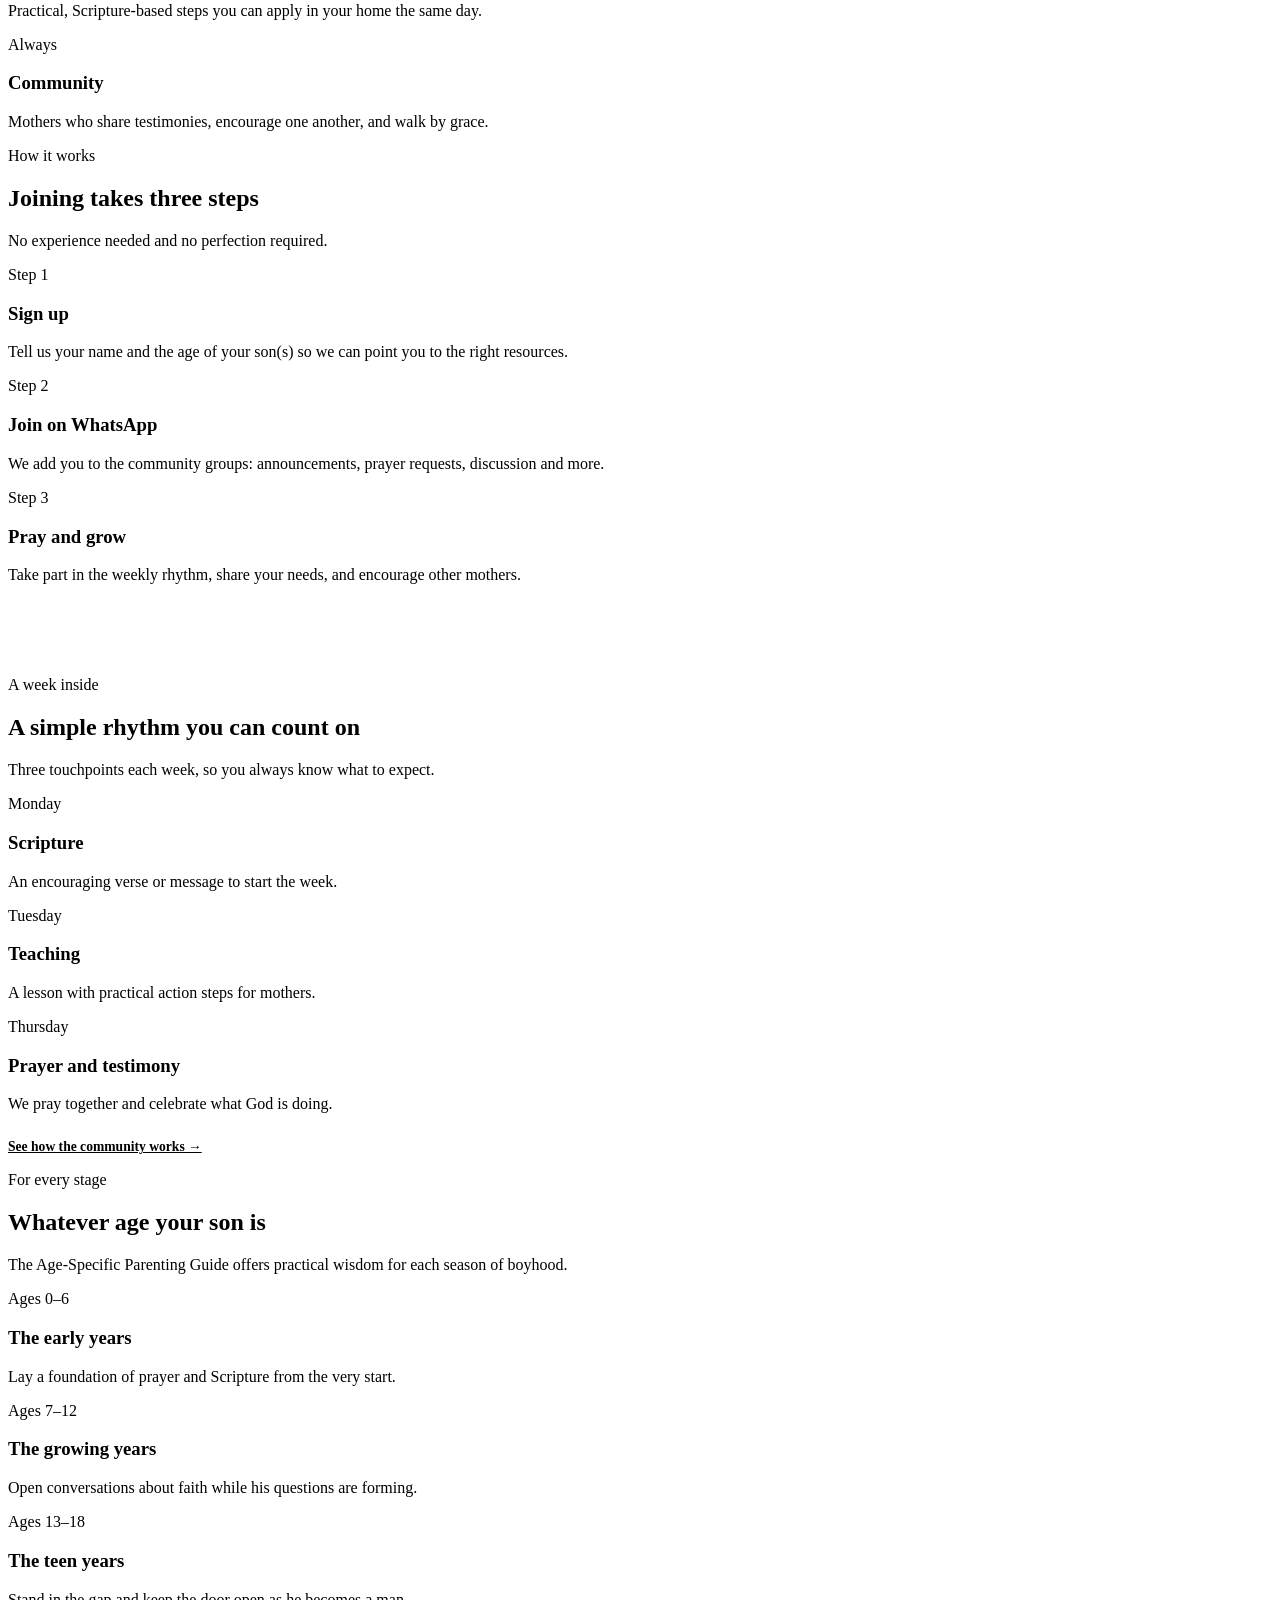
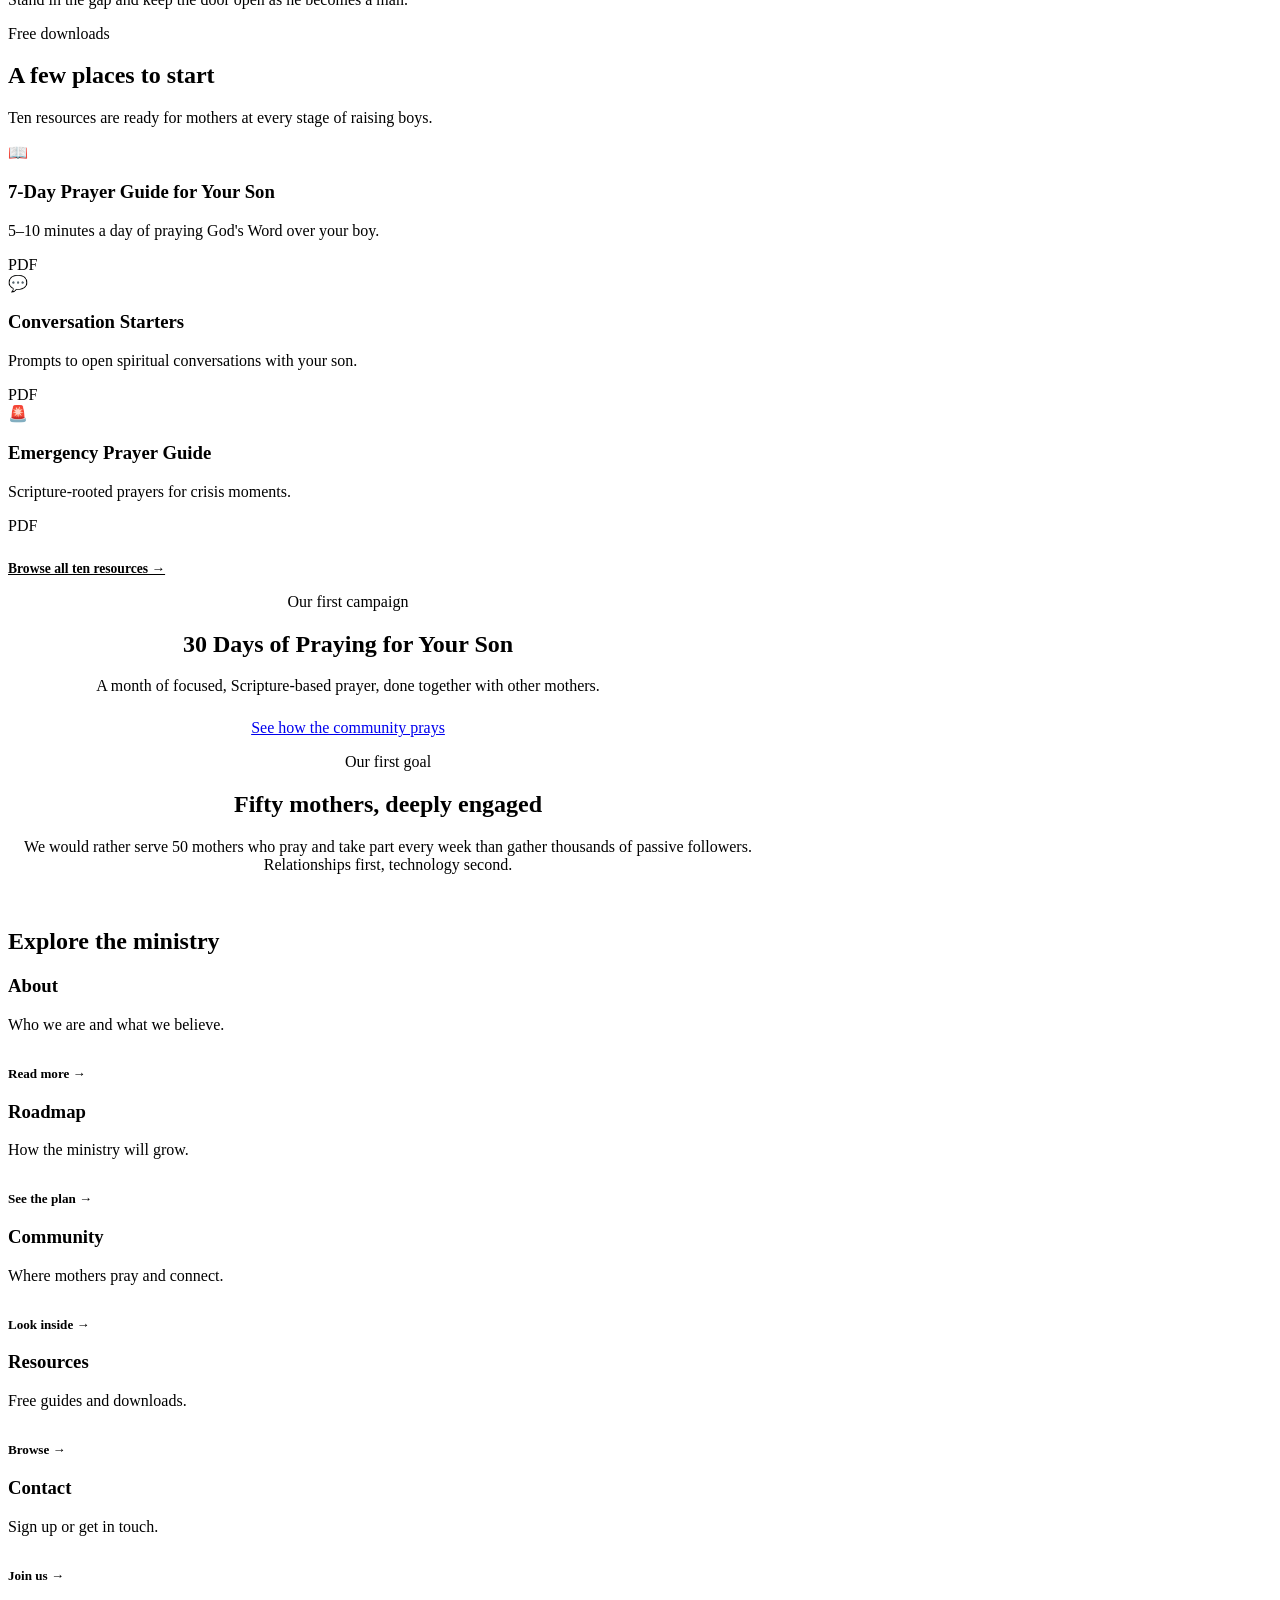
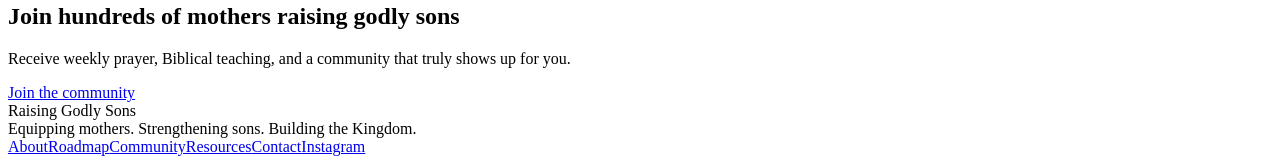
==== commit a92f5b74: "Add files via upload" ====
--- a/index.html
+++ b/index.html
@@ -5,401 +5,38 @@
 <meta name="viewport" content="width=device-width, initial-scale=1.0">
 <title>Raising Godly Sons — Equipping Mothers. Strengthening Sons.</title>
 <link href="https://fonts.googleapis.com/css2?family=Cormorant+Garamond:ital,wght@0,400;0,600;1,400;1,600&family=Inter:wght@300;400;500;600&display=swap" rel="stylesheet">
+<link rel="stylesheet" href="styles.css">
 <style>
-  :root {
-    --ink:    #1a1208;
-    --warm:   #f7f2ea;
-    --parch:  #ede5d5;
-    --gold:   #b8862a;
-    --olive:  #4a6741;
-    --rust:   #8c3a1e;
-    --mist:   #e8e2d8;
-    --white:  #ffffff;
-  }
-
-  *, *::before, *::after { box-sizing: border-box; margin: 0; padding: 0; }
-
-  html { scroll-behavior: smooth; }
-
-  body {
-    font-family: 'Inter', sans-serif;
-    background: var(--warm);
-    color: var(--ink);
-    font-size: 16px;
-    line-height: 1.7;
-    overflow-x: hidden;
-  }
-
-  /* ── NAV ── */
-  nav {
-    position: fixed; top: 0; left: 0; right: 0; z-index: 100;
-    display: flex; align-items: center; justify-content: space-between;
-    padding: 1rem 5%;
-    background: rgba(247,242,234,0.92);
-    backdrop-filter: blur(8px);
-    border-bottom: 1px solid var(--mist);
-  }
-  .nav-logo {
-    font-family: 'Cormorant Garamond', serif;
-    font-size: 1.1rem; font-weight: 600; letter-spacing: 0.04em;
-    color: var(--ink); text-decoration: none;
-    line-height: 1.2;
-  }
-  .nav-logo span { display: block; font-weight: 400; font-size: 0.75rem; color: var(--gold); letter-spacing: 0.12em; text-transform: uppercase; }
-  .nav-links { display: flex; gap: 2rem; list-style: none; }
-  .nav-links a { text-decoration: none; color: var(--ink); font-size: 0.85rem; font-weight: 500; letter-spacing: 0.04em; transition: color 0.2s; }
-  .nav-links a:hover { color: var(--gold); }
-  .nav-cta {
-    background: var(--olive); color: var(--white);
-    padding: 0.55rem 1.4rem; border-radius: 2px;
-    font-size: 0.82rem; font-weight: 600; letter-spacing: 0.06em; text-transform: uppercase;
-    text-decoration: none; transition: background 0.2s;
-  }
-  .nav-cta:hover { background: var(--ink); }
-
-  /* ── HERO ── */
-  .hero {
-    min-height: 100vh;
-    display: grid; place-items: center;
-    padding: 120px 5% 80px;
-    background: var(--warm);
-    position: relative;
-    overflow: hidden;
-  }
-  .hero::before {
-    content: '';
-    position: absolute; inset: 0;
-    background:
-      radial-gradient(ellipse 60% 60% at 80% 30%, rgba(184,134,42,0.10) 0%, transparent 70%),
-      radial-gradient(ellipse 40% 50% at 10% 80%, rgba(74,103,65,0.08) 0%, transparent 60%);
-    pointer-events: none;
-  }
-  /* Decorative cross-stitch pattern — the signature element */
-  .hero-ornament {
-    position: absolute; top: 50%; right: 6%;
-    transform: translateY(-50%);
-    width: 380px; height: 380px;
-    opacity: 0.07;
-  }
-  .hero-ornament svg { width: 100%; height: 100%; }
-
-  .hero-inner { max-width: 680px; text-align: center; position: relative; }
-  .hero-eyebrow {
-    display: inline-block;
-    font-size: 0.72rem; font-weight: 600; letter-spacing: 0.18em; text-transform: uppercase;
-    color: var(--gold); margin-bottom: 1.4rem;
-  }
-  .hero-eyebrow::before, .hero-eyebrow::after { content: '— '; }
-  .hero-eyebrow::after { content: ' —'; }
-
-  h1 {
-    font-family: 'Cormorant Garamond', serif;
-    font-size: clamp(2.8rem, 6vw, 4.8rem);
-    font-weight: 600; line-height: 1.12;
-    color: var(--ink); letter-spacing: -0.01em;
-    margin-bottom: 1.2rem;
-  }
-  h1 em { font-style: italic; color: var(--olive); }
-
-  .hero-sub {
-    font-size: 1.1rem; color: #4a4035; max-width: 520px; margin: 0 auto 2.4rem;
-    font-weight: 300; line-height: 1.8;
-  }
-  .hero-actions { display: flex; gap: 1rem; justify-content: center; flex-wrap: wrap; }
-  .btn-primary {
-    background: var(--olive); color: var(--white);
-    padding: 0.9rem 2rem; border-radius: 2px;
-    font-size: 0.88rem; font-weight: 600; letter-spacing: 0.07em; text-transform: uppercase;
-    text-decoration: none; transition: background 0.2s, transform 0.15s;
-    display: inline-block;
-  }
-  .btn-primary:hover { background: var(--ink); transform: translateY(-1px); }
-  .btn-secondary {
-    background: transparent; color: var(--ink);
-    padding: 0.9rem 2rem; border-radius: 2px;
-    font-size: 0.88rem; font-weight: 500; letter-spacing: 0.05em;
-    text-decoration: none; border: 1.5px solid var(--mist);
-    transition: border-color 0.2s, color 0.2s; display: inline-block;
-  }
-  .btn-secondary:hover { border-color: var(--gold); color: var(--gold); }
-
-  .hero-verse {
-    margin-top: 3.5rem;
-    font-family: 'Cormorant Garamond', serif;
-    font-style: italic; font-size: 1.05rem; color: #7a6e5f;
-    border-top: 1px solid var(--mist); padding-top: 1.5rem;
-  }
-
-  /* ── SECTION BASE ── */
-  section { padding: 90px 5%; }
-  .section-label {
-    font-size: 0.68rem; font-weight: 600; letter-spacing: 0.2em; text-transform: uppercase;
-    color: var(--gold); margin-bottom: 0.6rem;
-  }
-  h2 {
-    font-family: 'Cormorant Garamond', serif;
-    font-size: clamp(2rem, 4vw, 3rem); font-weight: 600; line-height: 1.2;
-    color: var(--ink); margin-bottom: 1rem;
-  }
-  .section-intro { font-size: 1.05rem; color: #5a5047; max-width: 560px; margin-bottom: 3rem; }
-
-  /* ── ABOUT ── */
-  #about { background: var(--parch); }
-  .about-grid {
-    display: grid; grid-template-columns: 1fr 1fr; gap: 5rem;
-    align-items: center; max-width: 1100px; margin: 0 auto;
-  }
-  .about-visual {
-    position: relative;
-  }
-  .about-card {
-    background: var(--white);
-    border: 1px solid var(--mist);
-    padding: 2.5rem;
-    position: relative;
-  }
-  .about-card::before {
-    content: '"';
-    font-family: 'Cormorant Garamond', serif;
-    font-size: 8rem; line-height: 0.8;
-    color: var(--gold); opacity: 0.18;
-    position: absolute; top: 1rem; left: 1.5rem;
-    pointer-events: none;
-  }
-  .about-quote {
-    font-family: 'Cormorant Garamond', serif;
-    font-size: 1.45rem; font-style: italic; line-height: 1.5;
-    color: var(--ink); position: relative; z-index: 1;
-    margin-bottom: 1rem;
-  }
-  .about-quote-attr { font-size: 0.8rem; color: var(--gold); font-weight: 600; letter-spacing: 0.1em; text-transform: uppercase; }
-  .about-accent {
-    display: inline-block; background: var(--olive);
-    color: var(--white); font-size: 0.72rem; font-weight: 600;
-    letter-spacing: 0.14em; text-transform: uppercase;
-    padding: 0.3rem 0.8rem; margin-bottom: 1rem;
-  }
-  .about-text h2 { margin-bottom: 1.2rem; }
-  .about-text p { color: #4a4035; margin-bottom: 1rem; font-size: 0.97rem; }
-  .values-list { margin-top: 1.5rem; list-style: none; display: flex; flex-direction: column; gap: 0.6rem; }
-  .values-list li {
-    display: flex; align-items: flex-start; gap: 0.75rem;
-    font-size: 0.95rem; color: #4a4035;
-  }
-  .values-list li::before {
-    content: '✦'; color: var(--gold); flex-shrink: 0;
-    margin-top: 0.1rem; font-size: 0.7rem;
-  }
-
-  /* ── PHASES ── */
-  #roadmap { background: var(--warm); }
-  .phases-header { max-width: 600px; margin-bottom: 3.5rem; }
-  .phases-grid {
-    display: grid; grid-template-columns: repeat(auto-fit, minmax(240px, 1fr));
-    gap: 1.5px; background: var(--mist); max-width: 1100px; margin: 0 auto;
-  }
-  .phase-card {
-    background: var(--white); padding: 2.2rem 2rem;
-    position: relative; overflow: hidden;
-    transition: background 0.2s;
-  }
-  .phase-card:hover { background: var(--parch); }
-  .phase-num {
-    font-family: 'Cormorant Garamond', serif;
-    font-size: 4rem; font-weight: 600; line-height: 1;
-    color: var(--mist); position: absolute; right: 1.2rem; top: 0.8rem;
-    transition: color 0.2s;
-  }
-  .phase-card:hover .phase-num { color: rgba(184,134,42,0.15); }
-  .phase-tag {
-    font-size: 0.65rem; font-weight: 600; letter-spacing: 0.18em; text-transform: uppercase;
-    color: var(--gold); margin-bottom: 0.5rem;
-  }
-  .phase-card h3 {
-    font-family: 'Cormorant Garamond', serif;
-    font-size: 1.45rem; font-weight: 600; color: var(--ink);
-    margin-bottom: 0.6rem; line-height: 1.25;
-  }
-  .phase-card p { font-size: 0.88rem; color: #6a5f52; line-height: 1.65; }
-  .phase-steps { margin-top: 1.2rem; list-style: none; display: flex; flex-direction: column; gap: 0.4rem; }
-  .phase-steps li { font-size: 0.82rem; color: #5a5047; padding-left: 1rem; position: relative; }
-  .phase-steps li::before { content: '→'; position: absolute; left: 0; color: var(--gold); }
-
-  /* ── COMMUNITY ── */
-  #community { background: var(--olive); color: var(--white); }
-  #community .section-label { color: rgba(255,255,255,0.6); }
-  #community h2 { color: var(--white); }
-  #community .section-intro { color: rgba(255,255,255,0.75); }
-  .community-inner { max-width: 1100px; margin: 0 auto; }
-  .community-grid {
-    display: grid; grid-template-columns: 1fr 1fr; gap: 3rem;
-    align-items: start;
-  }
-  .schedule-list { display: flex; flex-direction: column; gap: 0; }
-  .schedule-item {
-    display: flex; align-items: stretch; gap: 0;
-    border-bottom: 1px solid rgba(255,255,255,0.12);
-  }
-  .schedule-day {
-    width: 110px; flex-shrink: 0;
-    padding: 1.1rem 1rem;
-    font-size: 0.7rem; font-weight: 600; letter-spacing: 0.14em; text-transform: uppercase;
-    color: rgba(255,255,255,0.5); display: flex; align-items: center;
-    border-right: 1px solid rgba(255,255,255,0.12);
-  }
-  .schedule-content {
-    padding: 1.1rem 1.2rem;
-    font-size: 0.92rem; color: rgba(255,255,255,0.85); display: flex; align-items: center;
-  }
-  .whatsapp-groups { display: flex; flex-direction: column; gap: 1rem; }
-  .wg-card {
-    background: rgba(255,255,255,0.08); padding: 1.2rem 1.4rem;
-    border-left: 3px solid rgba(255,255,255,0.25);
-    transition: background 0.2s, border-color 0.2s;
-  }
-  .wg-card:hover { background: rgba(255,255,255,0.14); border-color: var(--gold); }
-  .wg-name { font-size: 0.82rem; font-weight: 600; color: var(--white); margin-bottom: 0.25rem; }
-  .wg-desc { font-size: 0.8rem; color: rgba(255,255,255,0.65); }
-  .community-header { margin-bottom: 2.5rem; }
-
-  /* ── RESOURCES ── */
-  #resources { background: var(--parch); }
-  .resources-inner { max-width: 1100px; margin: 0 auto; }
-  .resources-grid {
-    display: grid; grid-template-columns: repeat(auto-fill, minmax(220px, 1fr));
-    gap: 1rem;
-  }
-  .resource-card {
-    background: var(--white); border: 1px solid var(--mist);
-    padding: 1.5rem 1.4rem; position: relative;
-    transition: border-color 0.2s, box-shadow 0.2s;
-    cursor: default;
-  }
-  .resource-card:hover { border-color: var(--gold); box-shadow: 0 4px 20px rgba(184,134,42,0.08); }
-  .resource-icon { font-size: 1.3rem; margin-bottom: 0.75rem; }
-  .resource-card h4 { font-size: 0.9rem; font-weight: 600; color: var(--ink); line-height: 1.35; margin-bottom: 0.3rem; }
-  .resource-card p { font-size: 0.78rem; color: #7a6e5f; }
-  .resource-badge {
-    display: inline-block; margin-top: 0.7rem;
-    font-size: 0.62rem; font-weight: 600; letter-spacing: 0.12em; text-transform: uppercase;
-    color: var(--olive); background: rgba(74,103,65,0.1);
-    padding: 0.2rem 0.55rem; border-radius: 1px;
-  }
-
-  /* ── JOIN ── */
-  #join { background: var(--ink); color: var(--white); }
-  .join-inner { max-width: 700px; margin: 0 auto; text-align: center; }
-  #join .section-label { color: var(--gold); }
-  #join h2 { color: var(--white); }
-  #join .section-intro { color: rgba(255,255,255,0.65); margin-left: auto; margin-right: auto; }
-  .join-form { margin-top: 2.5rem; display: flex; flex-direction: column; gap: 1rem; max-width: 460px; margin-left: auto; margin-right: auto; }
-  .join-form input, .join-form select {
-    background: rgba(255,255,255,0.07);
-    border: 1px solid rgba(255,255,255,0.15);
-    color: var(--white); padding: 0.9rem 1.1rem;
-    font-family: 'Inter', sans-serif; font-size: 0.9rem;
-    border-radius: 2px; outline: none; width: 100%;
-    transition: border-color 0.2s;
-  }
-  .join-form input::placeholder { color: rgba(255,255,255,0.35); }
-  .join-form input:focus, .join-form select:focus { border-color: var(--gold); }
-  .join-form select { color: rgba(255,255,255,0.6); }
-  .join-form select option { background: var(--ink); color: var(--white); }
-  .btn-gold {
-    background: var(--gold); color: var(--white);
-    padding: 0.95rem 2rem; border: none; cursor: pointer;
-    font-family: 'Inter', sans-serif; font-size: 0.88rem; font-weight: 600;
-    letter-spacing: 0.08em; text-transform: uppercase; border-radius: 2px;
-    transition: background 0.2s, transform 0.15s; width: 100%;
-  }
-  .btn-gold:hover { background: #9e7220; transform: translateY(-1px); }
-  .join-divider { display: flex; align-items: center; gap: 1rem; color: rgba(255,255,255,0.2); font-size: 0.8rem; }
-  .join-divider::before, .join-divider::after { content: ''; flex: 1; border-top: 1px solid rgba(255,255,255,0.12); }
-  .btn-whatsapp {
-    display: flex; align-items: center; justify-content: center; gap: 0.6rem;
-    background: #25D366; color: var(--white);
-    padding: 0.9rem 2rem; border-radius: 2px;
-    font-size: 0.88rem; font-weight: 600; letter-spacing: 0.05em;
-    text-decoration: none; transition: background 0.2s, transform 0.15s;
-  }
-  .btn-whatsapp:hover { background: #1ebe5c; transform: translateY(-1px); }
-  .join-note { margin-top: 1.5rem; font-size: 0.8rem; color: rgba(255,255,255,0.35); }
-
-  /* ── VISION ── */
-  #vision { background: var(--warm); }
-  .vision-inner { max-width: 860px; margin: 0 auto; text-align: center; }
-  .vision-stat {
-    font-family: 'Cormorant Garamond', serif;
-    font-size: clamp(3rem, 8vw, 6.5rem); font-weight: 600;
-    color: var(--ink); line-height: 1; margin-bottom: 0.4rem;
-  }
-  .vision-stat em { font-style: italic; color: var(--gold); }
-  .vision-statement {
-    font-family: 'Cormorant Garamond', serif;
-    font-size: 1.5rem; font-style: italic;
-    color: #4a4035; line-height: 1.6; max-width: 640px; margin: 1.5rem auto 0;
-  }
-  .vision-divider { width: 60px; height: 2px; background: var(--gold); margin: 2.5rem auto; }
-  .vision-body { font-size: 1rem; color: #5a5047; max-width: 540px; margin: 0 auto; }
-
-  /* ── FOOTER ── */
-  footer {
-    background: var(--ink); color: rgba(255,255,255,0.45);
-    padding: 3rem 5%;
-    display: grid; grid-template-columns: 1fr auto; gap: 2rem; align-items: center;
-  }
-  .footer-logo {
-    font-family: 'Cormorant Garamond', serif;
-    font-size: 1.2rem; font-weight: 600; color: var(--white);
-    margin-bottom: 0.4rem;
-  }
-  .footer-tagline { font-size: 0.78rem; letter-spacing: 0.1em; color: var(--gold); }
-  .footer-links { display: flex; gap: 1.5rem; flex-wrap: wrap; }
-  .footer-links a { color: rgba(255,255,255,0.45); text-decoration: none; font-size: 0.8rem; transition: color 0.2s; }
-  .footer-links a:hover { color: var(--gold); }
-
-  /* ── RESPONSIVE ── */
-  @media (max-width: 768px) {
-    nav { padding: 0.8rem 4%; }
-    .nav-links { display: none; }
-    .hero { padding: 100px 4% 60px; }
-    .hero-ornament { display: none; }
-    .about-grid, .community-grid { grid-template-columns: 1fr; gap: 2.5rem; }
-    footer { grid-template-columns: 1fr; }
-    .footer-links { margin-top: 1rem; }
-    section { padding: 60px 4%; }
-  }
-
-  /* ── ANIMATIONS ── */
-  .fade-up {
-    opacity: 0; transform: translateY(22px);
-    transition: opacity 0.6s ease, transform 0.6s ease;
-  }
-  .fade-up.visible { opacity: 1; transform: translateY(0); }
+.hero{min-height:100vh;display:grid;place-items:center;padding:130px 5% 80px;text-align:center;position:relative;overflow:hidden;background:radial-gradient(ellipse 60% 60% at 80% 30%,rgba(184,134,42,.10),transparent 70%),radial-gradient(ellipse 40% 50% at 10% 80%,rgba(74,103,65,.08),transparent 60%),var(--warm)}
+.hero-ornament{position:absolute;top:50%;right:6%;transform:translateY(-50%);width:380px;height:380px;opacity:.07}
+.hero-inner{max-width:680px;position:relative}
+.hero-actions{display:flex;gap:1rem;justify-content:center;flex-wrap:wrap;margin-top:2rem}
+.btn-secondary{border:1.5px solid var(--mist);color:var(--ink);padding:.9rem 2rem;border-radius:2px;font-size:.88rem;font-weight:500;text-decoration:none;transition:border-color .2s,color .2s}
+.btn-secondary:hover{border-color:var(--gold);color:var(--gold)}
+.verse{margin-top:3rem;font-family:'Cormorant Garamond',serif;font-style:italic;font-size:1.05rem;color:#7a6e5f;border-top:1px solid var(--mist);padding-top:1.5rem}
+a.card{display:block;color:inherit;text-decoration:none}
+a.card .go{display:inline-block;margin-top:1rem;font-size:.82rem;font-weight:600;color:var(--olive)}
+a.card:hover .go{color:var(--gold)}
+@media(max-width:768px){.hero{padding:100px 4% 60px}.hero-ornament{display:none}}
 </style>
 </head>
 <body>
-
-<!-- NAV -->
 <nav>
-  <a href="#" class="nav-logo">
-    Raising Godly Sons
-    <span>Ministry</span>
-  </a>
+  <a href="index.html" class="nav-logo">Raising Godly Sons<span>Ministry</span></a>
   <ul class="nav-links">
-    <li><a href="#about">About</a></li>
-    <li><a href="#roadmap">Roadmap</a></li>
-    <li><a href="#community">Community</a></li>
-    <li><a href="#resources">Resources</a></li>
-    <li><a href="#join">Contact</a></li>
+    <li><a href="index.html" class="active">Home</a></li>
+    <li><a href="about.html">About</a></li>
+    <li><a href="roadmap.html">Roadmap</a></li>
+    <li><a href="community.html">Community</a></li>
+    <li><a href="resources.html">Resources</a></li>
+    <li><a href="contact.html">Contact</a></li>
   </ul>
-  <a href="#join" class="nav-cta">Join the Community</a>
+  <a href="contact.html" class="nav-cta">Join the Community</a>
 </nav>
 
-<!-- HERO -->
-<section class="hero">
+<header class="hero">
   <div class="hero-ornament" aria-hidden="true">
-    <svg viewBox="0 0 200 200" fill="none" xmlns="http://www.w3.org/2000/svg">
+    <svg viewBox="0 0 200 200" fill="none" xmlns="http://www.w3.org/2000/svg" width="100%" height="100%">
       <circle cx="100" cy="100" r="95" stroke="#b8862a" stroke-width="1.5" stroke-dasharray="4 6"/>
       <circle cx="100" cy="100" r="70" stroke="#b8862a" stroke-width="1"/>
       <line x1="100" y1="5" x2="100" y2="195" stroke="#b8862a" stroke-width="0.8"/>
@@ -407,300 +44,136 @@
       <line x1="30" y1="30" x2="170" y2="170" stroke="#b8862a" stroke-width="0.5" stroke-dasharray="2 5"/>
       <line x1="170" y1="30" x2="30" y2="170" stroke="#b8862a" stroke-width="0.5" stroke-dasharray="2 5"/>
       <circle cx="100" cy="100" r="8" fill="#b8862a" opacity="0.4"/>
-      <path d="M100 5 L107 30 L100 20 L93 30Z" fill="#b8862a" opacity="0.5"/>
-      <path d="M195 100 L170 107 L180 100 L170 93Z" fill="#b8862a" opacity="0.5"/>
     </svg>
   </div>
   <div class="hero-inner">
-    <span class="hero-eyebrow">A Ministry for Mothers of Boys</span>
+    <span class="section-label">A ministry for mothers of boys</span>
     <h1>Raising <em>Godly</em><br>Sons</h1>
-    <p class="hero-sub">Our promise to every mother: weekly prayer, Biblical teaching, and a community that holds you up. You don't have to raise your son alone.</p>
+    <p class="lead">Our promise to every mother: weekly prayer, Biblical teaching, and a community that holds you up. You don't have to raise your son alone.</p>
     <div class="hero-actions">
-      <a href="#join" class="btn-primary">Join the Community</a>
-      <a href="#roadmap" class="btn-secondary">Our Vision</a>
+      <a href="contact.html" class="btn-primary">Join the community</a>
+      <a href="about.html" class="btn-secondary">Our vision</a>
     </div>
-    <p class="hero-verse">"Train up a child in the way he should go; even when he is old he will not depart from it." — Proverbs 22:6</p>
+    <p class="verse">"Train up a child in the way he should go; even when he is old he will not depart from it." — Proverbs 22:6</p>
   </div>
-</section>
+</header>
 
-<!-- ABOUT -->
-<section id="about">
-  <div class="about-grid fade-up">
-    <div class="about-visual">
-      <div class="about-card">
-        <p class="about-quote">"To have a community of Joyful Moms standing in the gap, discipling their sons into Christlike manhood through Scripture and prayer."</p>
-        <p class="about-quote-attr">Our Vision Statement</p>
-      </div>
-    </div>
-    <div class="about-text">
-      <span class="section-label">Who We Are</span>
-      <span class="about-accent">Christ-Centered · Prayer First · Discipleship</span>
-      <h2>Our Core Values</h2>
-      <p>Raising Godly Sons equips moms of boys through Bible-centered strategies and united prayer to raise godly men — building a community where motherhood becomes joy.</p>
-      <p>Six core values shape every resource, every gathering, and every prayer we lift together.</p>
-      <ul class="values-list">
-        <li><strong>Christ-Centered</strong> — Jesus is our first model; we raise our sons in Him.</li>
-        <li><strong>Prayer First</strong> — We believe prayer changes boys and mothers. We commit to praying for our sons and for each other.</li>
-        <li><strong>Biblical Discipleship</strong> — We grow in God's Word together, teaching truth with grace and raising sons with purpose.</li>
-        <li><strong>Authenticity & Grace</strong> — This is a safe place — no perfection, no judgment. Just real moms walking by grace.</li>
-        <li><strong>Testimony & Hope</strong> — We share what God is doing. Our stories build faith for the next Mama.</li>
-        <li><strong>Unity & Encouragement</strong> — We are not in competition; we build each other up as we raise the next generation of godly men.</li>
-      </ul>
+<section>
+  <div class="wrap">
+    <span class="section-label">Our promise</span>
+    <h2>What every mother receives</h2>
+    <p class="intro">Motherhood is not meant to be carried alone. Here is what you get when you join.</p>
+    <div class="grid">
+      <div class="card"><p class="tag">Every week</p><h3>Prayer</h3><p>Intercession for you and your son, with real people who respond when you ask.</p></div>
+      <div class="card"><p class="tag">Every week</p><h3>Biblical teaching</h3><p>Practical, Scripture-based steps you can apply in your home the same day.</p></div>
+      <div class="card"><p class="tag">Always</p><h3>Community</h3><p>Mothers who share testimonies, encourage one another, and walk by grace.</p></div>
     </div>
   </div>
 </section>
 
-<!-- ROADMAP -->
-<section id="roadmap">
-  <div class="phases-header fade-up">
-    <span class="section-label">How We Grow</span>
-    <h2>A Four-Phase Ministry Roadmap</h2>
-    <p class="section-intro">Rather than building everything at once, we grow with intention — prioritising depth of relationship over breadth of reach, and sustainable rhythms over rapid growth.</p>
-  </div>
-  <div class="phases-grid fade-up">
-    <div class="phase-card">
-      <span class="phase-num">1</span>
-      <p class="phase-tag">Weeks 1–2</p>
-      <h3>Build Your Foundation</h3>
-      <p>Establish the core ministry promise, create accounts across all platforms, and launch a focused five-page website that converts visitors into community members.</p>
-      <ul class="phase-steps">
-        <li>Define the core offer and weekly schedule</li>
-        <li>Create all ministry platform accounts</li>
-        <li>Launch five-page ministry website</li>
-      </ul>
-    </div>
-    <div class="phase-card">
-      <span class="phase-num">2</span>
-      <p class="phase-tag">Weeks 3–4</p>
-      <h3>Build Community Systems</h3>
-      <p>Structure the WhatsApp community with dedicated groups, establish a predictable weekly ministry rhythm, and create the first ten downloadable resources.</p>
-      <ul class="phase-steps">
-        <li>Launch structured WhatsApp Community</li>
-        <li>Establish weekly posting rhythm</li>
-        <li>Prepare first ten resource downloads</li>
-      </ul>
-    </div>
-    <div class="phase-card">
-      <span class="phase-num">3</span>
-      <p class="phase-tag">Months 2–3</p>
-      <h3>Begin Content Production</h3>
-      <p>Use the One Content, Many Formats method to multiply reach from a single weekly teaching. Launch the first campaign: 30 Days of Praying for Your Son.</p>
-      <ul class="phase-steps">
-        <li>One teaching → multiple platform formats</li>
-        <li>Launch first 30-day prayer campaign</li>
-        <li>Grow email newsletter subscribers</li>
-      </ul>
-    </div>
-    <div class="phase-card">
-      <span class="phase-num">4</span>
-      <p class="phase-tag">Months 3–6</p>
-      <h3>Create Leadership Systems</h3>
-      <p>Recruit trusted Gap Mothers as community leaders. Formalise a prayer response system so no mother waits more than 6–12 hours for prayer support.</p>
-      <ul class="phase-steps">
-        <li>Appoint and equip Gap Mothers</li>
-        <li>Operationalise 6–12hr prayer response</li>
-        <li>Scale community with proven systems</li>
-      </ul>
+<section class="alt">
+  <div class="wrap">
+    <span class="section-label">How it works</span>
+    <h2>Joining takes three steps</h2>
+    <p class="intro">No experience needed and no perfection required.</p>
+    <div class="grid">
+      <div class="card"><p class="tag">Step 1</p><h3>Sign up</h3><p>Tell us your name and the age of your son(s) so we can point you to the right resources.</p></div>
+      <div class="card"><p class="tag">Step 2</p><h3>Join on WhatsApp</h3><p>We add you to the community groups: announcements, prayer requests, discussion and more.</p></div>
+      <div class="card"><p class="tag">Step 3</p><h3>Pray and grow</h3><p>Take part in the weekly rhythm, share your needs, and encourage other mothers.</p></div>
     </div>
   </div>
 </section>
 
-<!-- COMMUNITY -->
-<section id="community">
-  <div class="community-inner">
-    <div class="community-header fade-up">
-      <span class="section-label">Inside the Community</span>
-      <h2>Structured for Depth, Not Noise</h2>
-      <p class="section-intro">Our WhatsApp Community is organised into four dedicated groups so every conversation has a home — and every mother finds what she needs without overwhelm.</p>
+<section class="dark">
+  <div class="wrap">
+    <p class="quote" style="color:#fff">"To have a community of joyful moms standing in the gap, discipling their sons into Christlike manhood through Scripture and prayer."</p>
+    <p style="text-align:center;margin-top:1.5rem"><a href="about.html" style="color:#fff;font-size:.85rem;font-weight:600">Read our vision and values →</a></p>
+  </div>
+</section>
+
+<section class="alt">
+  <div class="wrap">
+    <span class="section-label">A week inside</span>
+    <h2>A simple rhythm you can count on</h2>
+    <p class="intro">Three touchpoints each week, so you always know what to expect.</p>
+    <div class="grid">
+      <div class="card"><p class="tag">Monday</p><h3>Scripture</h3><p>An encouraging verse or message to start the week.</p></div>
+      <div class="card"><p class="tag">Tuesday</p><h3>Teaching</h3><p>A lesson with practical action steps for mothers.</p></div>
+      <div class="card"><p class="tag">Thursday</p><h3>Prayer and testimony</h3><p>We pray together and celebrate what God is doing.</p></div>
     </div>
-    <div class="community-grid fade-up">
-      <div>
-        <p class="section-label" style="color:rgba(255,255,255,0.55); margin-bottom: 1rem;">Weekly Rhythm</p>
-        <div class="schedule-list">
-          <div class="schedule-item">
-            <div class="schedule-day">Monday</div>
-            <div class="schedule-content">Scripture encouragement post or message</div>
-          </div>
-          <div class="schedule-item">
-            <div class="schedule-day">Tuesday</div>
-            <div class="schedule-content">Teaching and practical action steps for mothers</div>
-          </div>
-          <div class="schedule-item" style="border-bottom:none;">
-            <div class="schedule-day">Thursday</div>
-            <div class="schedule-content">Prayer meeting and testimony sharing from community members</div>
-          </div>
-        </div>
-      </div>
-      <div>
-        <p class="section-label" style="color:rgba(255,255,255,0.55); margin-bottom: 1rem;">Community Groups</p>
-        <div class="whatsapp-groups">
-          <div class="wg-card">
-            <div class="wg-name">📢 Announcements</div>
-            <div class="wg-desc">Ministry updates, schedules, and curated content — broadcast only</div>
-          </div>
-          <div class="wg-card">
-            <div class="wg-name">🙏 Prayer Requests</div>
-            <div class="wg-desc">Submit needs, receive intercession, and follow up within 6–12 hours</div>
-          </div>
-          <div class="wg-card">
-            <div class="wg-name">💬 Mothers' Discussion</div>
-            <div class="wg-desc">Open community conversation, encouragement, and shared wisdom</div>
-          </div>
-          <div class="wg-card">
-            <div class="wg-name">👑 Mentor Mothers</div>
-            <div class="wg-desc">Leadership coordination and ministry team collaboration</div>
-          </div>
-        </div>
-      </div>
+    <p style="margin-top:1.5rem"><a href="community.html" style="color:var(--olive);font-size:.85rem;font-weight:600">See how the community works →</a></p>
+  </div>
+</section>
+
+<section>
+  <div class="wrap">
+    <span class="section-label">For every stage</span>
+    <h2>Whatever age your son is</h2>
+    <p class="intro">The Age-Specific Parenting Guide offers practical wisdom for each season of boyhood.</p>
+    <div class="grid">
+      <div class="card"><p class="tag">Ages 0–6</p><h3>The early years</h3><p>Lay a foundation of prayer and Scripture from the very start.</p></div>
+      <div class="card"><p class="tag">Ages 7–12</p><h3>The growing years</h3><p>Open conversations about faith while his questions are forming.</p></div>
+      <div class="card"><p class="tag">Ages 13–18</p><h3>The teen years</h3><p>Stand in the gap and keep the door open as he becomes a man.</p></div>
     </div>
   </div>
 </section>
 
-<!-- RESOURCES -->
-<section id="resources">
-  <div class="resources-inner">
-    <div class="fade-up" style="max-width:560px; margin-bottom:3rem;">
-      <span class="section-label">Free Downloads</span>
-      <h2>Resources for Every Season of Raising Boys</h2>
-      <p class="section-intro">Ten carefully prepared resources to equip you right from launch — with more added monthly by our community of mothers and leaders.</p>
+<section class="alt">
+  <div class="wrap">
+    <span class="section-label">Free downloads</span>
+    <h2>A few places to start</h2>
+    <p class="intro">Ten resources are ready for mothers at every stage of raising boys.</p>
+    <div class="res-grid">
+      <div class="res"><div class="ic">📖</div><h3>7-Day Prayer Guide for Your Son</h3><p>5–10 minutes a day of praying God's Word over your boy.</p><span class="badge">PDF</span></div>
+      <div class="res"><div class="ic">💬</div><h3>Conversation Starters</h3><p>Prompts to open spiritual conversations with your son.</p><span class="badge">PDF</span></div>
+      <div class="res"><div class="ic">🚨</div><h3>Emergency Prayer Guide</h3><p>Scripture-rooted prayers for crisis moments.</p><span class="badge">PDF</span></div>
     </div>
-    <div class="resources-grid fade-up">
-      <div class="resource-card">
-        <div class="resource-icon">📖</div>
-        <h4>7-Day Prayer Guide for Your Son</h4>
-        <p>Praying God's Word over the boy(s) He's entrusted to us — 5–10 minutes a day</p>
-        <span class="resource-badge">PDF Download</span>
-      </div>
-      <div class="resource-card">
-        <div class="resource-icon">✦</div>
-        <h4>Scripture Card Set</h4>
-        <p>Printable cards with verses for mothers to carry daily</p>
-        <span class="resource-badge">PDF Download</span>
-      </div>
-      <div class="resource-card">
-        <div class="resource-icon">🌱</div>
-        <h4>Age-Specific Parenting Guide</h4>
-        <p>Practical wisdom for ages 0–6, 7–12, and 13–18</p>
-        <span class="resource-badge">PDF Download</span>
-      </div>
-      <div class="resource-card">
-        <div class="resource-icon">📜</div>
-        <h4>Biblical Discipline Guide</h4>
-        <p>Grounding your parenting approach in Scripture</p>
-        <span class="resource-badge">PDF Download</span>
-      </div>
-      <div class="resource-card">
-        <div class="resource-icon">🛡️</div>
-        <h4>Identity & Destiny Prayers</h4>
-        <p>Declarations and prayers over your son's God-given purpose</p>
-        <span class="resource-badge">PDF Download</span>
-      </div>
-      <div class="resource-card">
-        <div class="resource-icon">📅</div>
-        <h4>Monthly Prayer Calendar</h4>
-        <p>31 days of focused prayer themes for mothers</p>
-        <span class="resource-badge">PDF Download</span>
-      </div>
-      <div class="resource-card">
-        <div class="resource-icon">🌅</div>
-        <h4>Morning Devotion Pack</h4>
-        <p>Short daily devotionals designed for busy mothers</p>
-        <span class="resource-badge">PDF Download</span>
-      </div>
-      <div class="resource-card">
-        <div class="resource-icon">💬</div>
-        <h4>Conversation Starters</h4>
-        <p>Meaningful prompts to open spiritual conversations with your son</p>
-        <span class="resource-badge">PDF Download</span>
-      </div>
-      <div class="resource-card">
-        <div class="resource-icon">📐</div>
-        <h4>Boyhood Milestones Guide</h4>
-        <p>Spiritual development markers across the stages of boyhood</p>
-        <span class="resource-badge">PDF Download</span>
-      </div>
-      <div class="resource-card">
-        <div class="resource-icon">🚨</div>
-        <h4>Emergency Prayer Guide</h4>
-        <p>Immediate, Scripture-rooted prayers for crisis moments</p>
-        <span class="resource-badge">PDF Download</span>
-      </div>
-    </div>
-    <div style="text-align:center; margin-top: 2.5rem;">
-      <a href="#join" class="btn-primary">Join to Access All Resources</a>
+    <p style="margin-top:1.5rem"><a href="resources.html" style="color:var(--olive);font-size:.85rem;font-weight:600">Browse all ten resources →</a></p>
+  </div>
+</section>
+
+<section>
+  <div class="wrap" style="max-width:680px;text-align:center">
+    <span class="section-label">Our first campaign</span>
+    <h2>30 Days of Praying for Your Son</h2>
+    <p class="lead">A month of focused, Scripture-based prayer, done together with other mothers.</p>
+    <p style="margin-top:1.5rem"><a href="community.html" class="btn-primary">See how the community prays</a></p>
+  </div>
+</section>
+
+<section class="dark">
+  <div class="wrap" style="max-width:760px;text-align:center">
+    <span class="section-label">Our first goal</span>
+    <h2>Fifty mothers, deeply engaged</h2>
+    <p class="intro" style="margin-left:auto;margin-right:auto">We would rather serve 50 mothers who pray and take part every week than gather thousands of passive followers. Relationships first, technology second.</p>
+    <a href="about.html" style="color:#fff;font-size:.85rem;font-weight:600">Why this matters →</a>
+  </div>
+</section>
+
+<section>
+  <div class="wrap">
+    <h2>Explore the ministry</h2>
+    <div class="grid">
+      <a href="about.html" class="card"><h3>About</h3><p>Who we are and what we believe.</p><span class="go">Read more →</span></a>
+      <a href="roadmap.html" class="card"><h3>Roadmap</h3><p>How the ministry will grow.</p><span class="go">See the plan →</span></a>
+      <a href="community.html" class="card"><h3>Community</h3><p>Where mothers pray and connect.</p><span class="go">Look inside →</span></a>
+      <a href="resources.html" class="card"><h3>Resources</h3><p>Free guides and downloads.</p><span class="go">Browse →</span></a>
+      <a href="contact.html" class="card"><h3>Contact</h3><p>Sign up or get in touch.</p><span class="go">Join us →</span></a>
     </div>
   </div>
 </section>
 
-<!-- VISION -->
-<section id="vision">
-  <div class="vision-inner fade-up">
-    <span class="section-label">Our First Goal</span>
-    <div class="vision-stat"><em>50</em></div>
-    <h2>Deeply Engaged Mothers</h2>
-    <div class="vision-divider"></div>
-    <p class="vision-statement">"Aim for 50 deeply engaged mothers who participate consistently each week — not 30,000 passive followers."</p>
-    <p class="vision-body" style="margin-top:1.5rem;">Fifty well-supported, active mothers who pray together, share testimonies, and apply Biblical teaching will grow this ministry far more powerfully than thousands of passive observers. When we serve 50 well, the systems to reach 500 will already be in place.</p>
-    <p class="vision-body" style="margin-top:1rem; font-style:italic; color:var(--gold);">This ministry is community-centred. Relationships first. Technology second.</p>
+<section class="cta">
+  <div class="wrap">
+    <h2>Join hundreds of mothers raising godly sons</h2>
+    <p>Receive weekly prayer, Biblical teaching, and a community that truly shows up for you.</p>
+    <a href="contact.html" class="btn-primary">Join the community</a>
   </div>
 </section>
 
-<!-- JOIN -->
-<section id="join">
-  <div class="join-inner fade-up">
-    <span class="section-label">Join Us</span>
-    <h2>Become Part of the Community</h2>
-    <p class="section-intro">Join hundreds of mothers raising godly sons. Receive weekly prayer, Biblical teaching, and a community that truly shows up for you.</p>
-
-    <div class="join-form">
-      <input type="text" placeholder="Your full name">
-      <input type="email" placeholder="Your email address">
-      <select>
-        <option value="" disabled selected>Age of your son(s)</option>
-        <option>0–6 years</option>
-        <option>7–12 years</option>
-        <option>13–18 years</option>
-        <option>Multiple age groups</option>
-      </select>
-      <button class="btn-gold" onclick="alert('Thank you for your interest! The community will be live soon — we\'ll be in touch.')">Sign Me Up</button>
-    </div>
-
-    <div class="join-divider" style="margin-top:2rem;">or</div>
-
-    <a href="#" class="btn-whatsapp" style="max-width:460px; margin:1.2rem auto 0; display:flex;">
-      <svg width="18" height="18" viewBox="0 0 24 24" fill="currentColor"><path d="M17.472 14.382c-.297-.149-1.758-.867-2.03-.967-.273-.099-.471-.148-.67.15-.197.297-.767.966-.94 1.164-.173.199-.347.223-.644.075-.297-.15-1.255-.463-2.39-1.475-.883-.788-1.48-1.761-1.653-2.059-.173-.297-.018-.458.13-.606.134-.133.298-.347.446-.52.149-.174.198-.298.298-.497.099-.198.05-.371-.025-.52-.075-.149-.669-1.612-.916-2.207-.242-.579-.487-.5-.669-.51a13 13 0 0 0-.57-.01c-.198 0-.52.074-.792.372-.272.297-1.04 1.016-1.04 2.479 0 1.462 1.065 2.875 1.213 3.074.149.198 2.096 3.2 5.077 4.487.709.306 1.262.489 1.694.625.712.227 1.36.195 1.871.118.571-.085 1.758-.719 2.006-1.413.248-.694.248-1.289.173-1.413-.074-.124-.272-.198-.57-.347m-5.421 7.403h-.004a9.87 9.87 0 0 1-5.031-1.378l-.361-.214-3.741.982.998-3.648-.235-.374a9.86 9.86 0 0 1-1.51-5.26c.001-5.45 4.436-9.884 9.888-9.884 2.64 0 5.122 1.03 6.988 2.898a9.825 9.825 0 0 1 2.893 6.994c-.003 5.45-4.437 9.884-9.885 9.884m8.413-18.297A11.815 11.815 0 0 0 12.05 0C5.495 0 .16 5.335.157 11.892c0 2.096.547 4.142 1.588 5.945L.057 24l6.305-1.654a11.882 11.882 0 0 0 5.683 1.448h.005c6.554 0 11.89-5.335 11.893-11.893a11.821 11.821 0 0 0-3.48-8.413Z"/></svg>
-      Join on WhatsApp
-    </a>
-
-    <p class="join-note">By joining, you agree to receive weekly encouragement and updates from Raising Godly Sons Ministry. You can leave at any time.</p>
-  </div>
-</section>
-
-<!-- FOOTER -->
 <footer>
-  <div>
-    <div class="footer-logo">Raising Godly Sons</div>
-    <div class="footer-tagline">Equipping mothers. Strengthening sons. Building the Kingdom.</div>
-  </div>
-  <div class="footer-links">
-    <a href="#about">About</a>
-    <a href="#roadmap">Roadmap</a>
-    <a href="#community">Community</a>
-    <a href="#resources">Resources</a>
-    <a href="#join">Join</a>
-    <a href="https://instagram.com/raisinggodlysons_" target="_blank" rel="noopener">Instagram</a>
-  </div>
+  <div><div class="footer-logo">Raising Godly Sons</div><div class="footer-tagline">Equipping mothers. Strengthening sons. Building the Kingdom.</div></div>
+  <div class="footer-links"><a href="about.html">About</a><a href="roadmap.html">Roadmap</a><a href="community.html">Community</a><a href="resources.html">Resources</a><a href="contact.html">Contact</a><a href="https://instagram.com/raisinggodlysons_" target="_blank" rel="noopener">Instagram</a></div>
 </footer>
-
-<script>
-  // Fade-up on scroll
-  const observer = new IntersectionObserver((entries) => {
-    entries.forEach(e => {
-      if (e.isIntersecting) { e.target.classList.add('visible'); }
-    });
-  }, { threshold: 0.1 });
-  document.querySelectorAll('.fade-up').forEach(el => observer.observe(el));
-</script>
-
 </body>
 </html>
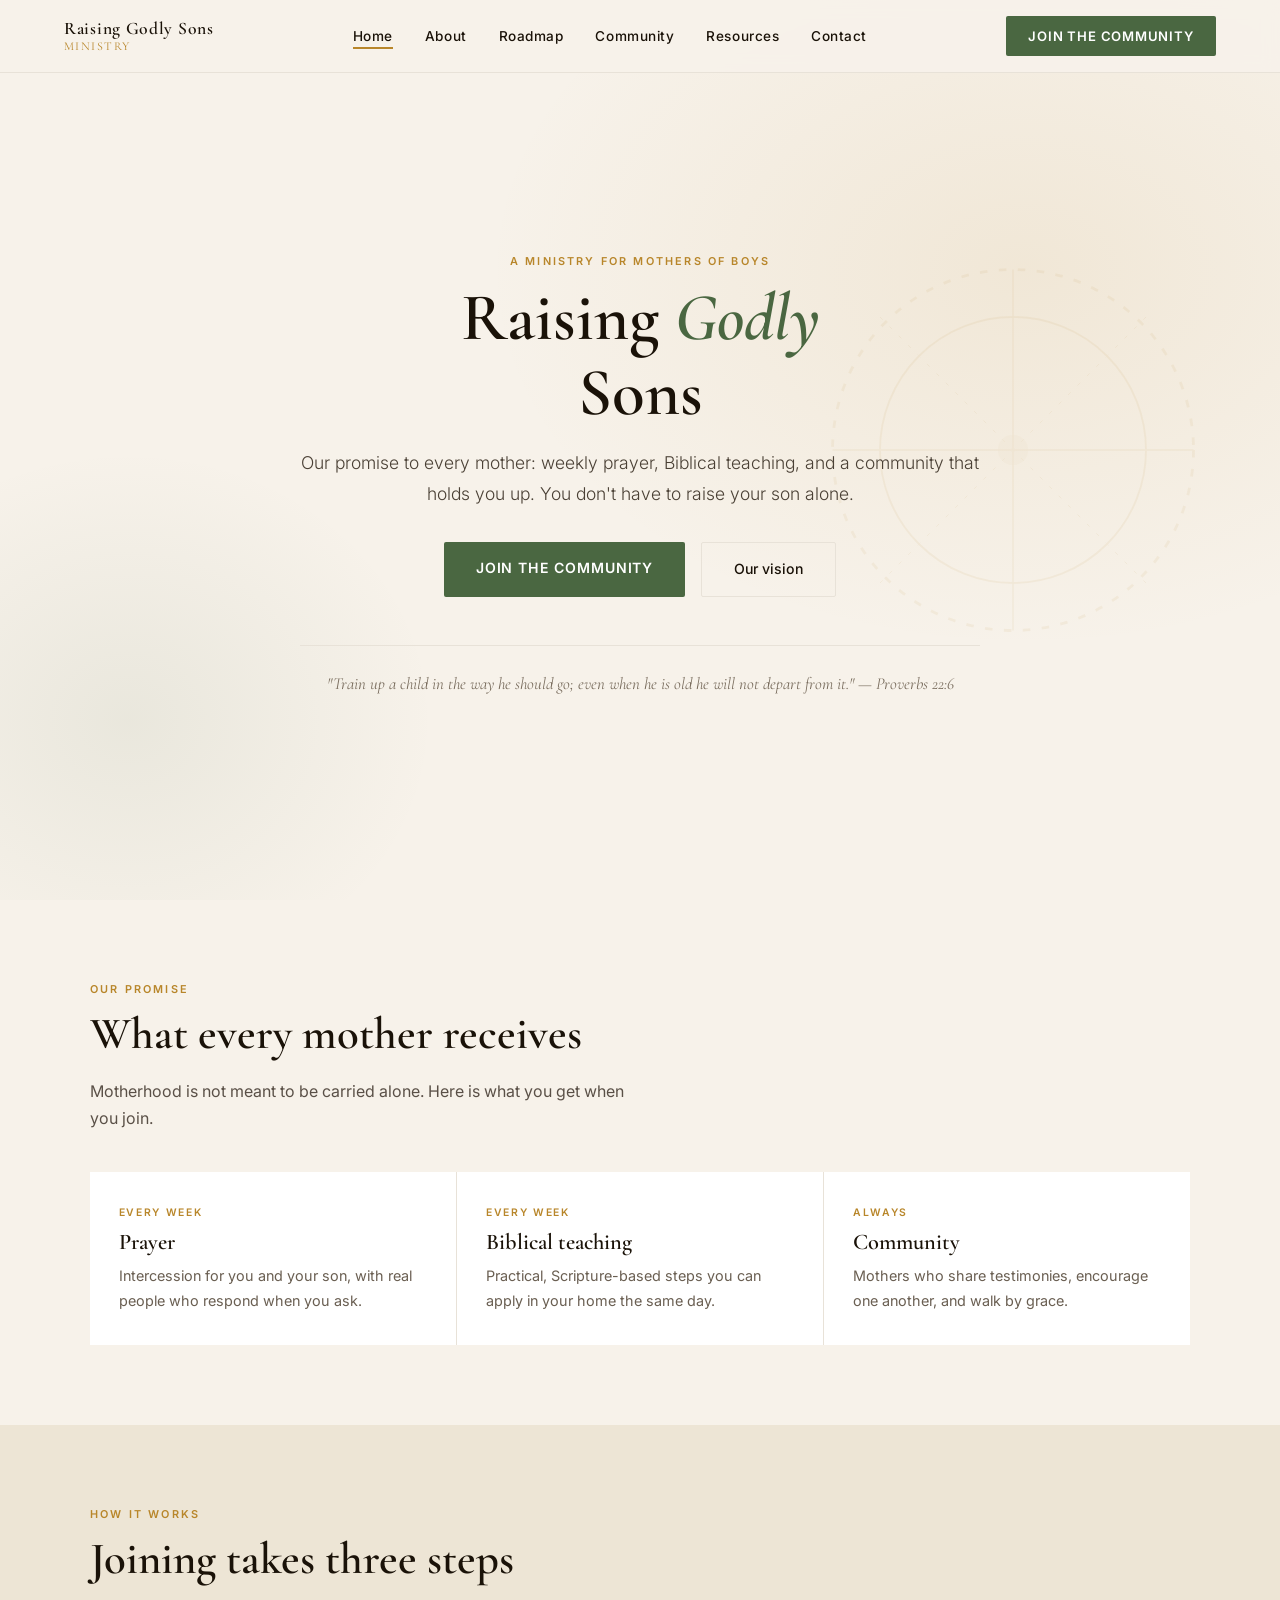
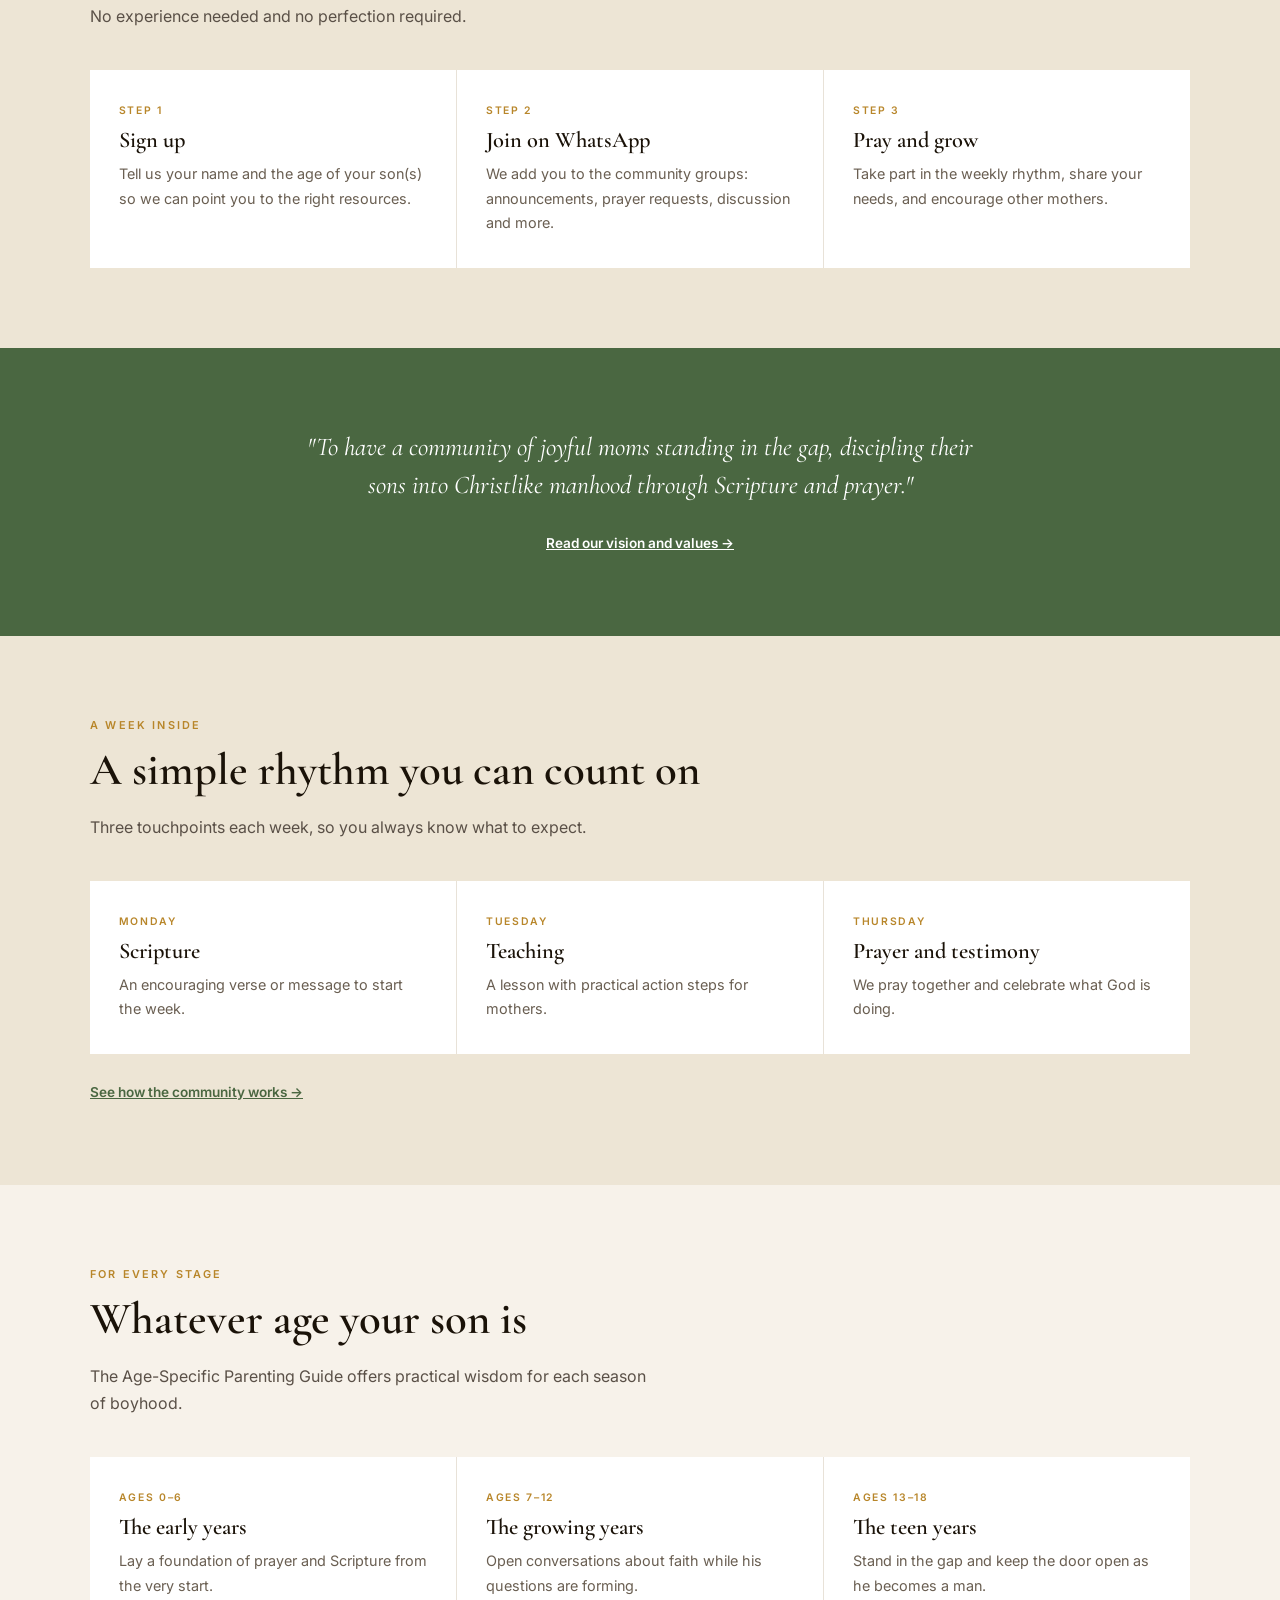
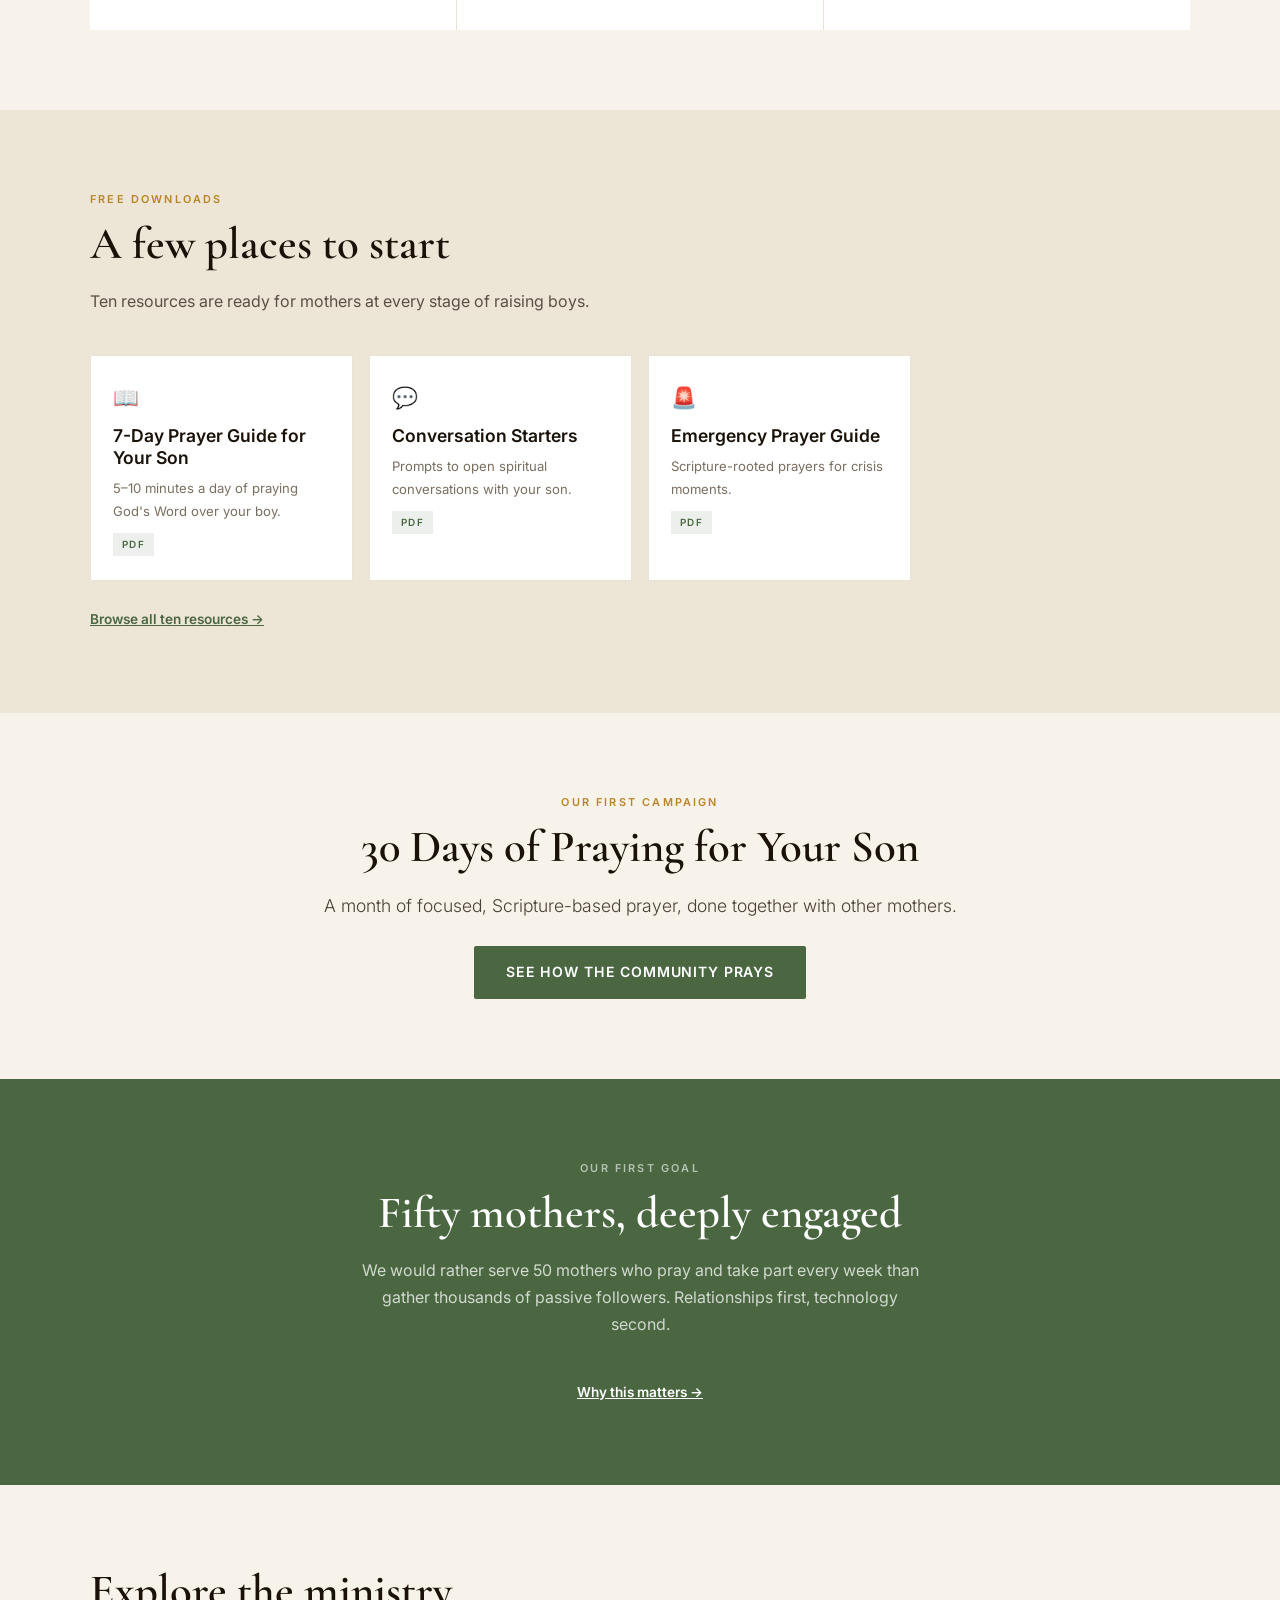
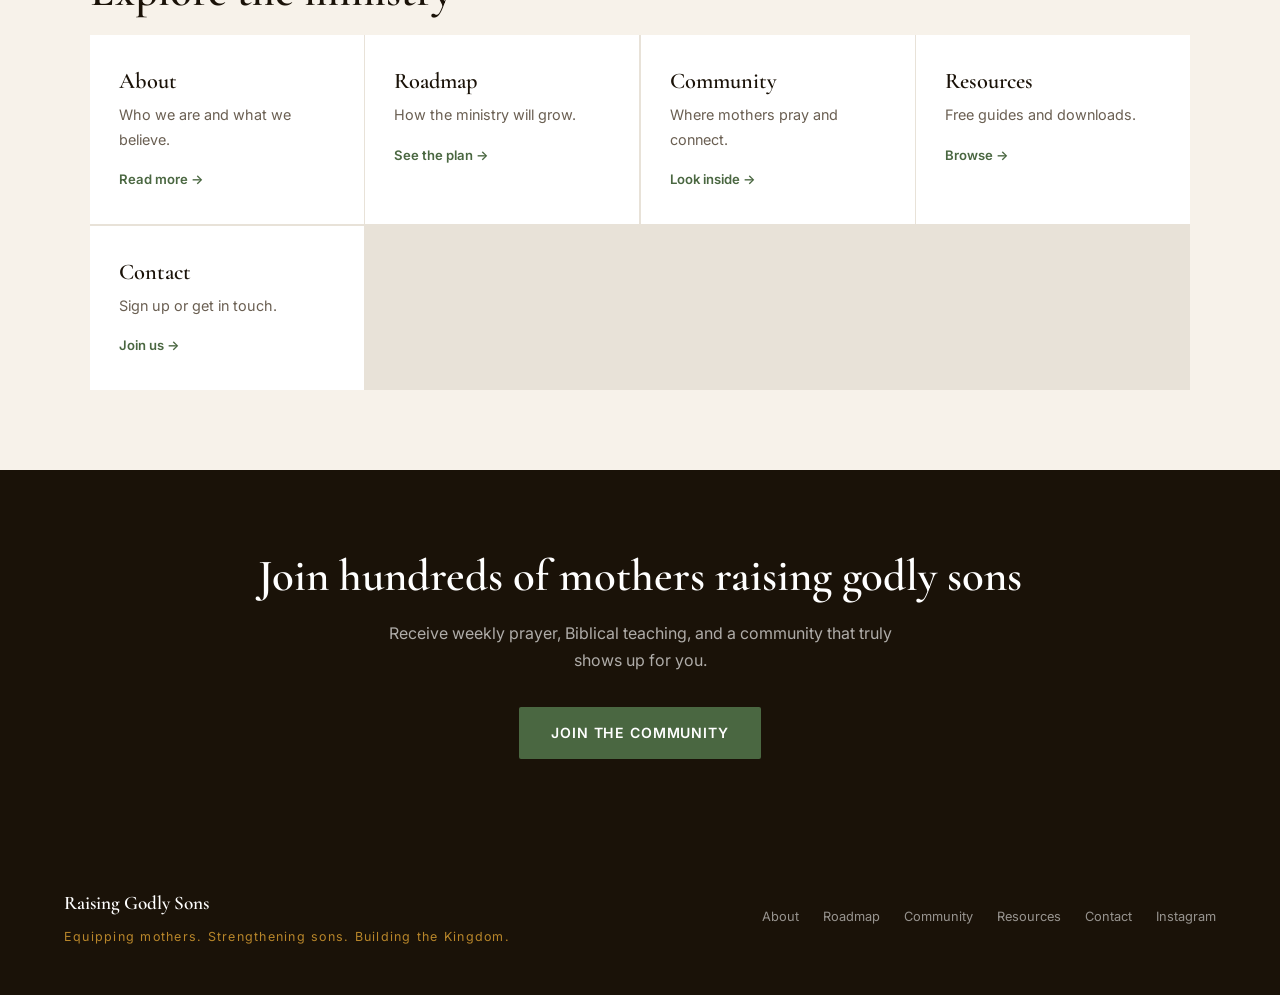
==== commit 4249f43e: "Add files via upload" ====
--- a/index.html
+++ b/index.html
@@ -5,7 +5,85 @@
 <meta name="viewport" content="width=device-width, initial-scale=1.0">
 <title>Raising Godly Sons — Equipping Mothers. Strengthening Sons.</title>
 <link href="https://fonts.googleapis.com/css2?family=Cormorant+Garamond:ital,wght@0,400;0,600;1,400;1,600&family=Inter:wght@300;400;500;600&display=swap" rel="stylesheet">
-<link rel="stylesheet" href="styles.css">
+<style>
+:root{--ink:#1a1208;--warm:#f7f2ea;--parch:#ede5d5;--gold:#b8862a;--olive:#4a6741;--mist:#e8e2d8;--white:#fff}
+*,*::before,*::after{box-sizing:border-box;margin:0;padding:0}
+html{scroll-behavior:smooth}
+body{font-family:'Inter',sans-serif;background:var(--warm);color:var(--ink);font-size:16px;line-height:1.7;overflow-x:hidden}
+a:focus-visible,button:focus-visible,input:focus-visible,select:focus-visible,textarea:focus-visible{outline:2px solid var(--gold);outline-offset:2px}
+nav{position:fixed;top:0;left:0;right:0;z-index:100;display:flex;align-items:center;justify-content:space-between;padding:1rem 5%;background:rgba(247,242,234,.94);backdrop-filter:blur(8px);border-bottom:1px solid var(--mist)}
+.nav-logo{font-family:'Cormorant Garamond',serif;font-size:1.1rem;font-weight:600;letter-spacing:.04em;color:var(--ink);text-decoration:none;line-height:1.2}
+.nav-logo span{display:block;font-weight:400;font-size:.75rem;color:var(--gold);letter-spacing:.12em;text-transform:uppercase}
+.nav-links{display:flex;gap:2rem;list-style:none}
+.nav-links a{text-decoration:none;color:var(--ink);font-size:.85rem;font-weight:500;letter-spacing:.04em;padding-bottom:3px;border-bottom:2px solid transparent;transition:color .2s}
+.nav-links a:hover{color:var(--gold)}
+.nav-links a.active{border-color:var(--gold)}
+.nav-cta,.btn-primary{background:var(--olive);color:var(--white);padding:.55rem 1.4rem;border-radius:2px;font-size:.82rem;font-weight:600;letter-spacing:.06em;text-transform:uppercase;text-decoration:none;transition:background .2s;display:inline-block}
+.btn-primary{padding:.9rem 2rem;font-size:.88rem}
+.nav-cta:hover,.btn-primary:hover{background:var(--ink)}
+.page-head{padding:150px 5% 70px;background:var(--parch);text-align:center}
+.page-head-inner{max-width:680px;margin:0 auto}
+.section-label{font-size:.68rem;font-weight:600;letter-spacing:.2em;text-transform:uppercase;color:var(--gold);margin-bottom:.6rem;display:block}
+h1,h2,h3{font-family:'Cormorant Garamond',serif;font-weight:600;color:var(--ink)}
+h1{font-size:clamp(2.6rem,6vw,4.2rem);line-height:1.12;margin-bottom:1rem}
+h1 em{font-style:italic;color:var(--olive)}
+h2{font-size:clamp(2rem,4vw,2.8rem);line-height:1.2;margin-bottom:1rem}
+h3{font-size:1.4rem;line-height:1.25;margin-bottom:.5rem}
+.lead{font-size:1.1rem;color:#4a4035;font-weight:300;line-height:1.8}
+section{padding:80px 5%}
+.wrap{max-width:1100px;margin:0 auto}
+.narrow{max-width:680px}
+.intro{color:#5a5047;margin-bottom:2.5rem;max-width:560px}
+.alt{background:var(--parch)}
+.dark{background:var(--olive);color:var(--white)}
+.dark h2,.dark h3{color:var(--white)}
+.dark .section-label{color:rgba(255,255,255,.6)}
+.dark .intro{color:rgba(255,255,255,.75)}
+.quote{font-family:'Cormorant Garamond',serif;font-style:italic;font-size:1.6rem;line-height:1.5;color:#4a4035;max-width:700px;margin:0 auto;text-align:center}
+.grid{display:grid;grid-template-columns:repeat(auto-fit,minmax(260px,1fr));gap:1.5px;background:var(--mist)}
+.card{background:var(--white);padding:2rem 1.8rem;transition:background .2s}
+.card:hover{background:var(--parch)}
+.card p{font-size:.9rem;color:#6a5f52}
+.card .tag{font-size:.65rem;font-weight:600;letter-spacing:.16em;text-transform:uppercase;color:var(--gold);margin-bottom:.4rem}
+.split{display:grid;grid-template-columns:1fr 1fr;gap:4rem;align-items:start}
+.split p{color:#4a4035;margin-bottom:1rem;font-size:.97rem}
+.sched-item{display:flex;border-bottom:1px solid rgba(255,255,255,.15)}
+.sched-day{width:110px;flex-shrink:0;padding:1.1rem 1rem;font-size:.75rem;font-weight:600;letter-spacing:.12em;text-transform:uppercase;color:rgba(255,255,255,.6);border-right:1px solid rgba(255,255,255,.15)}
+.sched-text{padding:1.1rem 1.2rem;font-size:.95rem;color:rgba(255,255,255,.9)}
+.group{background:var(--white);border-left:3px solid var(--gold);padding:1.3rem 1.5rem;margin-bottom:1rem}
+.group h3{font-size:1.2rem;margin-bottom:.2rem}
+.group p{font-size:.88rem;color:#6a5f52}
+.res{background:var(--white);border:1px solid var(--mist);padding:1.5rem 1.4rem;transition:border-color .2s}
+.res:hover{border-color:var(--gold)}
+.res .ic{font-size:1.3rem;margin-bottom:.6rem}
+.res h3{font-size:1.1rem;font-family:'Inter',sans-serif;font-weight:600}
+.res p{font-size:.82rem;color:#7a6e5f}
+.res .badge{display:inline-block;margin-top:.7rem;font-size:.62rem;font-weight:600;letter-spacing:.12em;text-transform:uppercase;color:var(--olive);background:rgba(74,103,65,.1);padding:.2rem .55rem}
+.res-grid{display:grid;grid-template-columns:repeat(auto-fill,minmax(230px,1fr));gap:1rem}
+form{display:flex;flex-direction:column;gap:1rem}
+label{font-size:.8rem;font-weight:600;color:#4a4035}
+input,select,textarea{font-family:'Inter',sans-serif;font-size:.92rem;padding:.85rem 1rem;border:1px solid var(--mist);background:var(--white);border-radius:2px;width:100%;color:var(--ink)}
+textarea{min-height:130px;resize:vertical}
+.btn-gold{background:var(--gold);color:var(--white);border:none;cursor:pointer;padding:.95rem 2rem;font-family:'Inter',sans-serif;font-size:.88rem;font-weight:600;letter-spacing:.08em;text-transform:uppercase;border-radius:2px;transition:background .2s}
+.btn-gold:hover{background:#9e7220}
+.btn-wa{display:flex;align-items:center;justify-content:center;background:#1c8c4a;color:var(--white);padding:.9rem 2rem;border-radius:2px;font-size:.88rem;font-weight:600;text-decoration:none}
+.btn-wa:hover{background:#15703a}
+.note{font-size:.8rem;color:#7a6e5f;margin-top:.5rem}
+.msg{display:none;background:rgba(74,103,65,.1);border-left:3px solid var(--olive);padding:1rem 1.2rem;font-size:.92rem}
+.cta{text-align:center;background:var(--ink);color:var(--white)}
+.cta h2{color:var(--white)}
+.cta p{color:rgba(255,255,255,.65);margin:0 auto 2rem;max-width:520px}
+footer{background:var(--ink);color:rgba(255,255,255,.45);padding:3rem 5%;display:grid;grid-template-columns:1fr auto;gap:2rem;align-items:center}
+.footer-logo{font-family:'Cormorant Garamond',serif;font-size:1.2rem;font-weight:600;color:var(--white);margin-bottom:.4rem}
+.footer-tagline{font-size:.78rem;letter-spacing:.1em;color:var(--gold)}
+.footer-links{display:flex;gap:1.5rem;flex-wrap:wrap}
+.footer-links a{color:rgba(255,255,255,.55);text-decoration:none;font-size:.8rem}
+.footer-links a:hover{color:var(--gold)}
+@media(max-width:768px){nav{padding:.8rem 4%}.nav-links{display:none}.page-head{padding:110px 4% 50px}section{padding:60px 4%}.split{grid-template-columns:1fr;gap:2rem}footer{grid-template-columns:1fr}.sched-day{width:90px}}
+@media(prefers-reduced-motion:reduce){*{transition:none!important;scroll-behavior:auto!important}}
+.menu-btn{display:none;background:none;border:1px solid var(--mist);border-radius:2px;font-size:1.2rem;line-height:1;padding:.4rem .7rem;cursor:pointer;color:var(--ink)}
+@media(max-width:768px){.menu-btn{display:block;margin-left:auto;margin-right:.6rem}.nav-cta{padding:.5rem .9rem;font-size:.7rem}.nav-links.open{display:flex;flex-direction:column;gap:1rem;position:absolute;top:100%;left:0;right:0;background:var(--warm);padding:1.2rem 5%;border-bottom:1px solid var(--mist)}}
+</style>
 <style>
 .hero{min-height:100vh;display:grid;place-items:center;padding:130px 5% 80px;text-align:center;position:relative;overflow:hidden;background:radial-gradient(ellipse 60% 60% at 80% 30%,rgba(184,134,42,.10),transparent 70%),radial-gradient(ellipse 40% 50% at 10% 80%,rgba(74,103,65,.08),transparent 60%),var(--warm)}
 .hero-ornament{position:absolute;top:50%;right:6%;transform:translateY(-50%);width:380px;height:380px;opacity:.07}
@@ -31,6 +109,7 @@
     <li><a href="resources.html">Resources</a></li>
     <li><a href="contact.html">Contact</a></li>
   </ul>
+  <button class="menu-btn" aria-label="Menu" aria-expanded="false">&#9776;</button>
   <a href="contact.html" class="nav-cta">Join the Community</a>
 </nav>
 
@@ -175,5 +254,6 @@
   <div><div class="footer-logo">Raising Godly Sons</div><div class="footer-tagline">Equipping mothers. Strengthening sons. Building the Kingdom.</div></div>
   <div class="footer-links"><a href="about.html">About</a><a href="roadmap.html">Roadmap</a><a href="community.html">Community</a><a href="resources.html">Resources</a><a href="contact.html">Contact</a><a href="https://instagram.com/raisinggodlysons_" target="_blank" rel="noopener">Instagram</a></div>
 </footer>
+<script>document.querySelector('.menu-btn').addEventListener('click',function(){var o=document.querySelector('.nav-links').classList.toggle('open');this.setAttribute('aria-expanded',o)});</script>
 </body>
 </html>
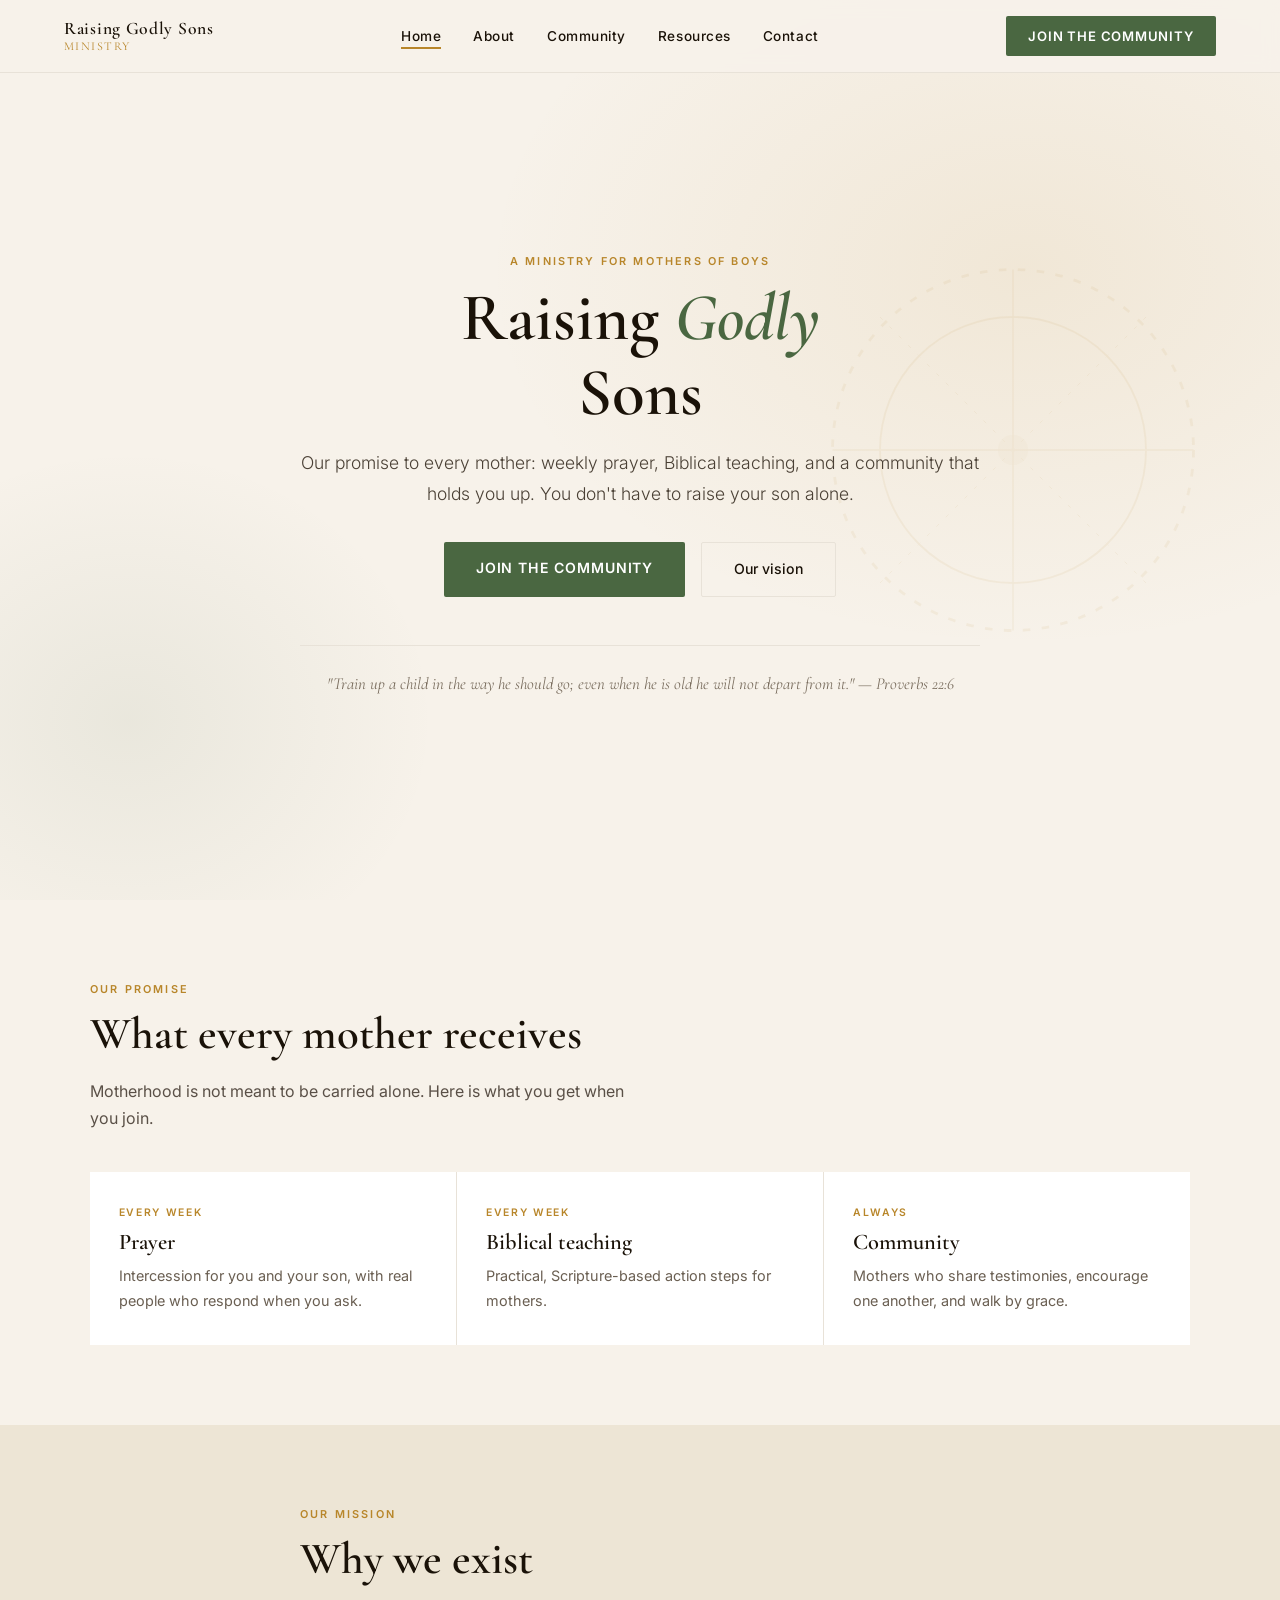
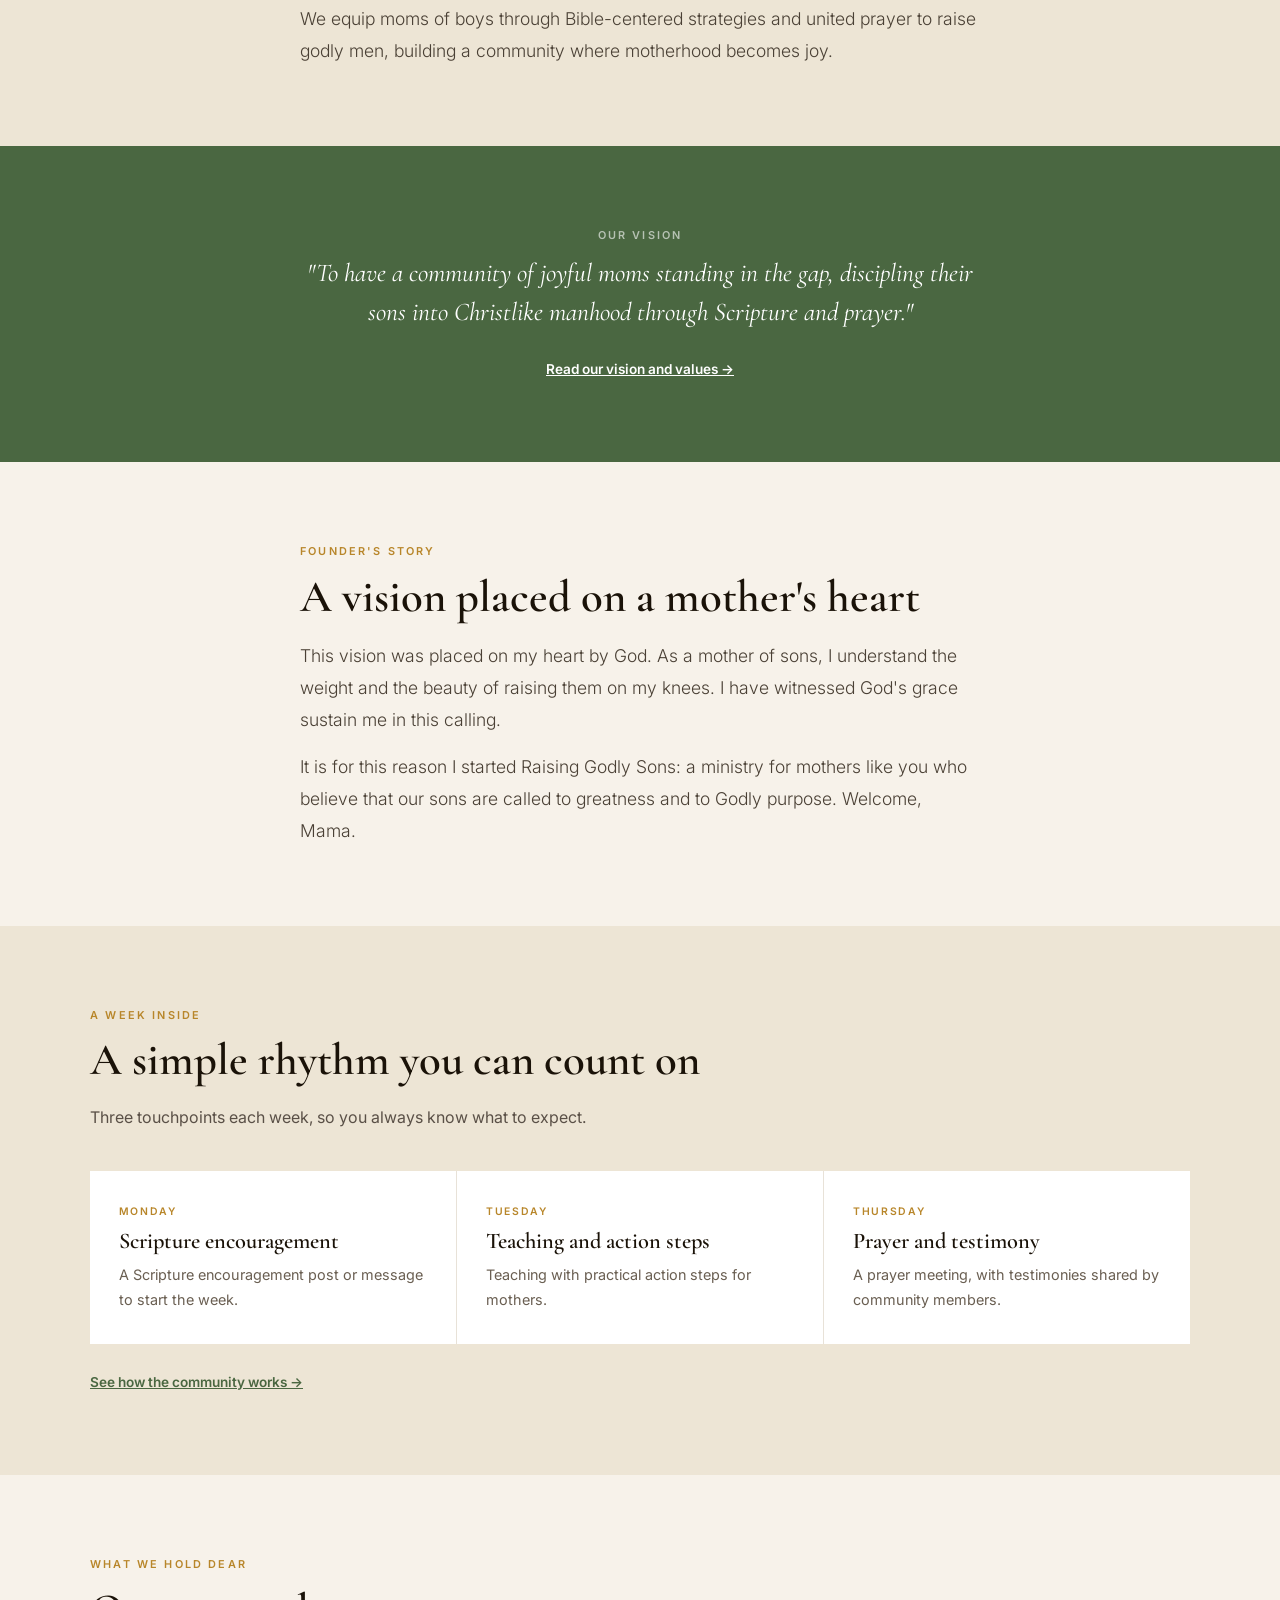
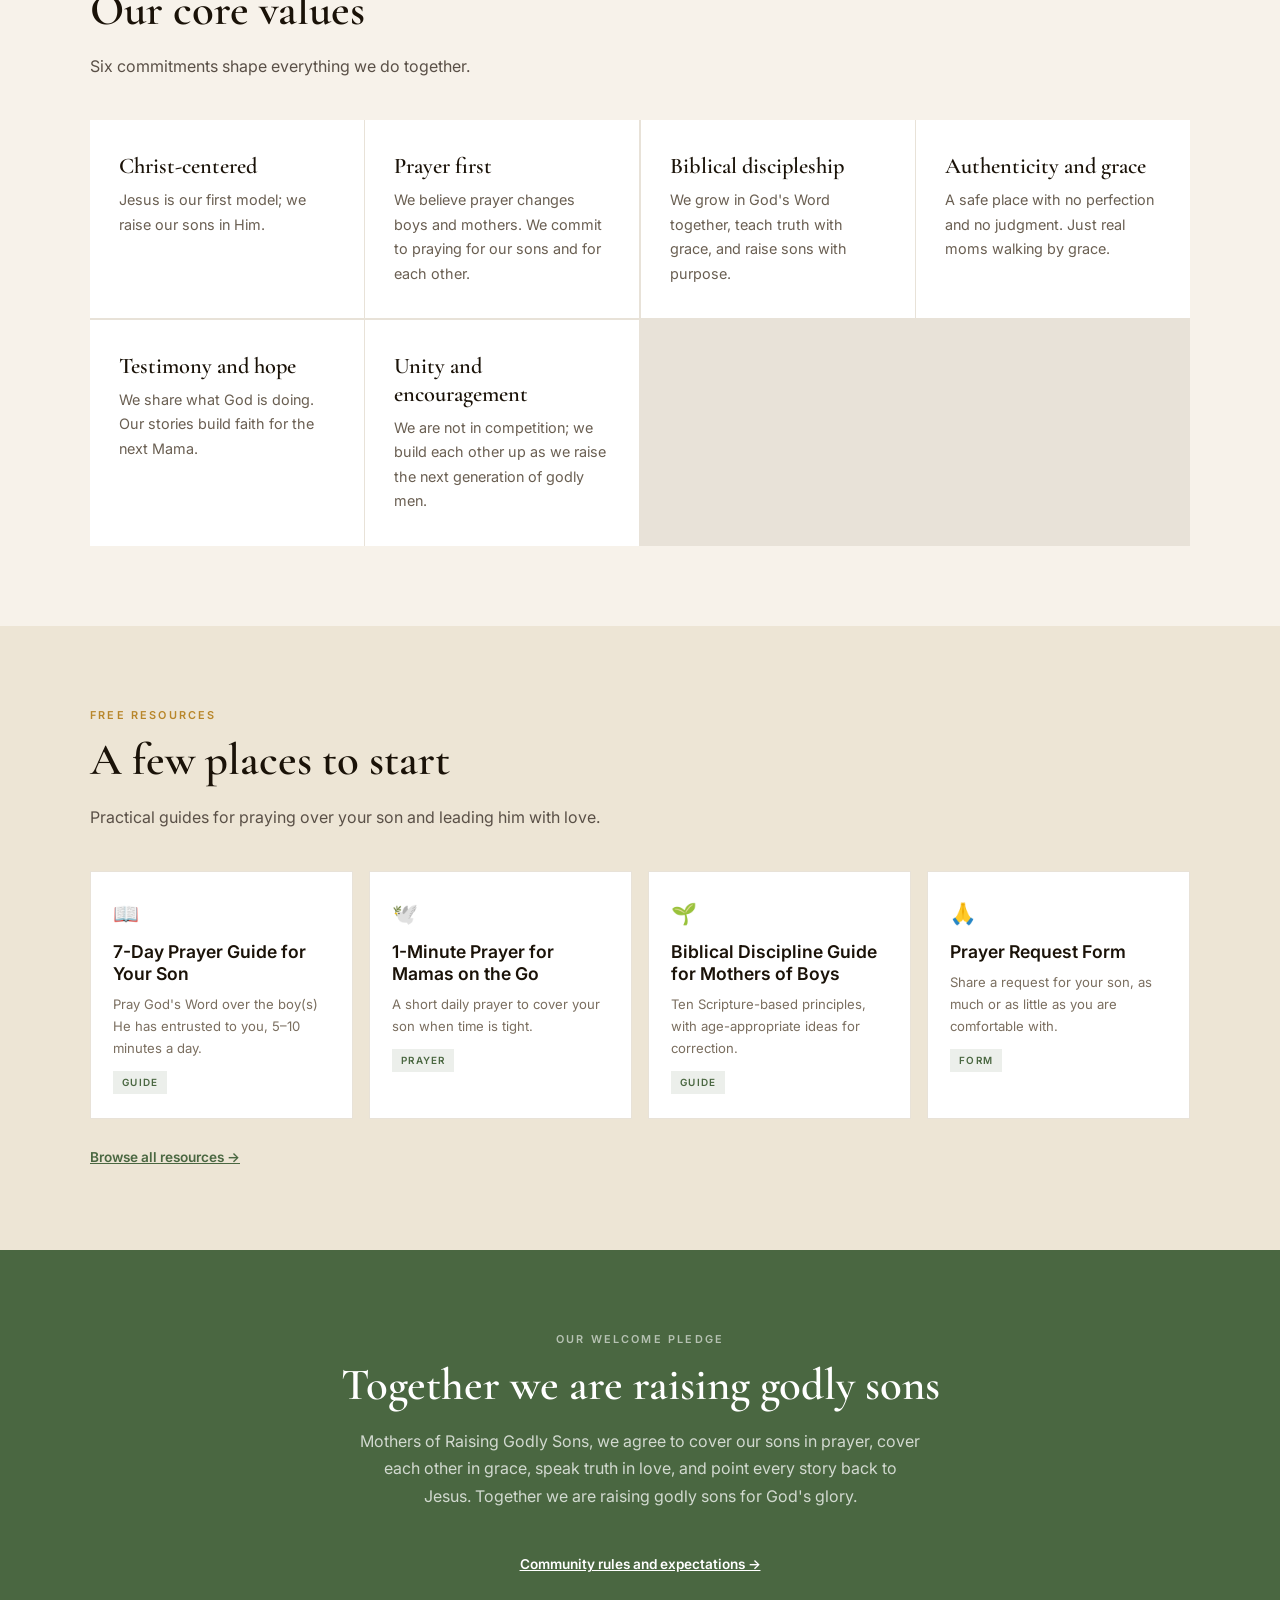
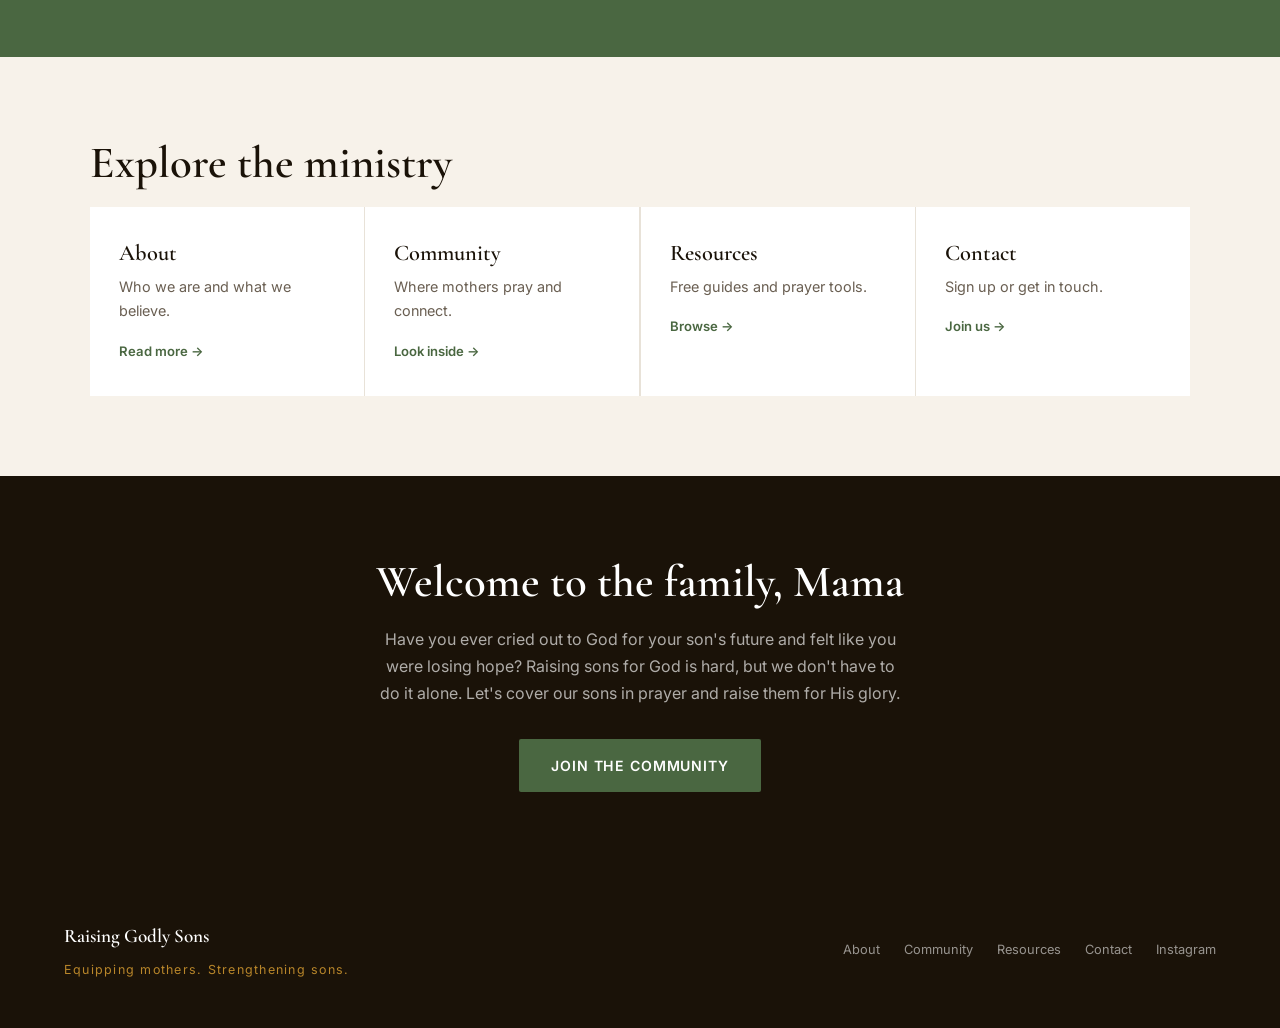
==== commit f6d2226c: "Update index.html" ====
--- a/index.html
+++ b/index.html
@@ -104,7 +104,6 @@
   <ul class="nav-links">
     <li><a href="index.html" class="active">Home</a></li>
     <li><a href="about.html">About</a></li>
-    <li><a href="roadmap.html">Roadmap</a></li>
     <li><a href="community.html">Community</a></li>
     <li><a href="resources.html">Resources</a></li>
     <li><a href="contact.html">Contact</a></li>
@@ -144,29 +143,34 @@
     <p class="intro">Motherhood is not meant to be carried alone. Here is what you get when you join.</p>
     <div class="grid">
       <div class="card"><p class="tag">Every week</p><h3>Prayer</h3><p>Intercession for you and your son, with real people who respond when you ask.</p></div>
-      <div class="card"><p class="tag">Every week</p><h3>Biblical teaching</h3><p>Practical, Scripture-based steps you can apply in your home the same day.</p></div>
+      <div class="card"><p class="tag">Every week</p><h3>Biblical teaching</h3><p>Practical, Scripture-based action steps for mothers.</p></div>
       <div class="card"><p class="tag">Always</p><h3>Community</h3><p>Mothers who share testimonies, encourage one another, and walk by grace.</p></div>
     </div>
   </div>
 </section>
 
 <section class="alt">
-  <div class="wrap">
-    <span class="section-label">How it works</span>
-    <h2>Joining takes three steps</h2>
-    <p class="intro">No experience needed and no perfection required.</p>
-    <div class="grid">
-      <div class="card"><p class="tag">Step 1</p><h3>Sign up</h3><p>Tell us your name and the age of your son(s) so we can point you to the right resources.</p></div>
-      <div class="card"><p class="tag">Step 2</p><h3>Join on WhatsApp</h3><p>We add you to the community groups: announcements, prayer requests, discussion and more.</p></div>
-      <div class="card"><p class="tag">Step 3</p><h3>Pray and grow</h3><p>Take part in the weekly rhythm, share your needs, and encourage other mothers.</p></div>
-    </div>
+  <div class="wrap narrow">
+    <span class="section-label">Our mission</span>
+    <h2>Why we exist</h2>
+    <p class="lead">We equip moms of boys through Bible-centered strategies and united prayer to raise godly men, building a community where motherhood becomes joy.</p>
   </div>
 </section>
 
 <section class="dark">
   <div class="wrap">
+    <span class="section-label" style="text-align:center">Our vision</span>
     <p class="quote" style="color:#fff">"To have a community of joyful moms standing in the gap, discipling their sons into Christlike manhood through Scripture and prayer."</p>
     <p style="text-align:center;margin-top:1.5rem"><a href="about.html" style="color:#fff;font-size:.85rem;font-weight:600">Read our vision and values →</a></p>
+  </div>
+</section>
+
+<section>
+  <div class="wrap narrow">
+    <span class="section-label">Founder's story</span>
+    <h2>A vision placed on a mother's heart</h2>
+    <p class="lead">This vision was placed on my heart by God. As a mother of sons, I understand the weight and the beauty of raising them on my knees. I have witnessed God's grace sustain me in this calling.</p>
+    <p class="lead" style="margin-top:1rem">It is for this reason I started Raising Godly Sons: a ministry for mothers like you who believe that our sons are called to greatness and to Godly purpose. Welcome, Mama.</p>
   </div>
 </section>
 
@@ -176,9 +180,9 @@
     <h2>A simple rhythm you can count on</h2>
     <p class="intro">Three touchpoints each week, so you always know what to expect.</p>
     <div class="grid">
-      <div class="card"><p class="tag">Monday</p><h3>Scripture</h3><p>An encouraging verse or message to start the week.</p></div>
-      <div class="card"><p class="tag">Tuesday</p><h3>Teaching</h3><p>A lesson with practical action steps for mothers.</p></div>
-      <div class="card"><p class="tag">Thursday</p><h3>Prayer and testimony</h3><p>We pray together and celebrate what God is doing.</p></div>
+      <div class="card"><p class="tag">Monday</p><h3>Scripture encouragement</h3><p>A Scripture encouragement post or message to start the week.</p></div>
+      <div class="card"><p class="tag">Tuesday</p><h3>Teaching and action steps</h3><p>Teaching with practical action steps for mothers.</p></div>
+      <div class="card"><p class="tag">Thursday</p><h3>Prayer and testimony</h3><p>A prayer meeting, with testimonies shared by community members.</p></div>
     </div>
     <p style="margin-top:1.5rem"><a href="community.html" style="color:var(--olive);font-size:.85rem;font-weight:600">See how the community works →</a></p>
   </div>
@@ -186,46 +190,41 @@
 
 <section>
   <div class="wrap">
-    <span class="section-label">For every stage</span>
-    <h2>Whatever age your son is</h2>
-    <p class="intro">The Age-Specific Parenting Guide offers practical wisdom for each season of boyhood.</p>
-    <div class="grid">
-      <div class="card"><p class="tag">Ages 0–6</p><h3>The early years</h3><p>Lay a foundation of prayer and Scripture from the very start.</p></div>
-      <div class="card"><p class="tag">Ages 7–12</p><h3>The growing years</h3><p>Open conversations about faith while his questions are forming.</p></div>
-      <div class="card"><p class="tag">Ages 13–18</p><h3>The teen years</h3><p>Stand in the gap and keep the door open as he becomes a man.</p></div>
+    <span class="section-label">What we hold dear</span>
+    <h2>Our core values</h2>
+    <p class="intro">Six commitments shape everything we do together.</p>
+    <div class="grid">
+      <div class="card"><h3>Christ-centered</h3><p>Jesus is our first model; we raise our sons in Him.</p></div>
+      <div class="card"><h3>Prayer first</h3><p>We believe prayer changes boys and mothers. We commit to praying for our sons and for each other.</p></div>
+      <div class="card"><h3>Biblical discipleship</h3><p>We grow in God's Word together, teach truth with grace, and raise sons with purpose.</p></div>
+      <div class="card"><h3>Authenticity and grace</h3><p>A safe place with no perfection and no judgment. Just real moms walking by grace.</p></div>
+      <div class="card"><h3>Testimony and hope</h3><p>We share what God is doing. Our stories build faith for the next Mama.</p></div>
+      <div class="card"><h3>Unity and encouragement</h3><p>We are not in competition; we build each other up as we raise the next generation of godly men.</p></div>
     </div>
   </div>
 </section>
 
 <section class="alt">
   <div class="wrap">
-    <span class="section-label">Free downloads</span>
+    <span class="section-label">Free resources</span>
     <h2>A few places to start</h2>
-    <p class="intro">Ten resources are ready for mothers at every stage of raising boys.</p>
+    <p class="intro">Practical guides for praying over your son and leading him with love.</p>
     <div class="res-grid">
-      <div class="res"><div class="ic">📖</div><h3>7-Day Prayer Guide for Your Son</h3><p>5–10 minutes a day of praying God's Word over your boy.</p><span class="badge">PDF</span></div>
-      <div class="res"><div class="ic">💬</div><h3>Conversation Starters</h3><p>Prompts to open spiritual conversations with your son.</p><span class="badge">PDF</span></div>
-      <div class="res"><div class="ic">🚨</div><h3>Emergency Prayer Guide</h3><p>Scripture-rooted prayers for crisis moments.</p><span class="badge">PDF</span></div>
-    </div>
-    <p style="margin-top:1.5rem"><a href="resources.html" style="color:var(--olive);font-size:.85rem;font-weight:600">Browse all ten resources →</a></p>
-  </div>
-</section>
-
-<section>
-  <div class="wrap" style="max-width:680px;text-align:center">
-    <span class="section-label">Our first campaign</span>
-    <h2>30 Days of Praying for Your Son</h2>
-    <p class="lead">A month of focused, Scripture-based prayer, done together with other mothers.</p>
-    <p style="margin-top:1.5rem"><a href="community.html" class="btn-primary">See how the community prays</a></p>
+      <div class="res"><div class="ic">📖</div><h3>7-Day Prayer Guide for Your Son</h3><p>Pray God's Word over the boy(s) He has entrusted to you, 5–10 minutes a day.</p><span class="badge">Guide</span></div>
+      <div class="res"><div class="ic">🕊️</div><h3>1-Minute Prayer for Mamas on the Go</h3><p>A short daily prayer to cover your son when time is tight.</p><span class="badge">Prayer</span></div>
+      <div class="res"><div class="ic">🌱</div><h3>Biblical Discipline Guide for Mothers of Boys</h3><p>Ten Scripture-based principles, with age-appropriate ideas for correction.</p><span class="badge">Guide</span></div>
+      <div class="res"><div class="ic">🙏</div><h3>Prayer Request Form</h3><p>Share a request for your son, as much or as little as you are comfortable with.</p><span class="badge">Form</span></div>
+    </div>
+    <p style="margin-top:1.5rem"><a href="resources.html" style="color:var(--olive);font-size:.85rem;font-weight:600">Browse all resources →</a></p>
   </div>
 </section>
 
 <section class="dark">
   <div class="wrap" style="max-width:760px;text-align:center">
-    <span class="section-label">Our first goal</span>
-    <h2>Fifty mothers, deeply engaged</h2>
-    <p class="intro" style="margin-left:auto;margin-right:auto">We would rather serve 50 mothers who pray and take part every week than gather thousands of passive followers. Relationships first, technology second.</p>
-    <a href="about.html" style="color:#fff;font-size:.85rem;font-weight:600">Why this matters →</a>
+    <span class="section-label">Our welcome pledge</span>
+    <h2>Together we are raising godly sons</h2>
+    <p class="intro" style="margin-left:auto;margin-right:auto">Mothers of Raising Godly Sons, we agree to cover our sons in prayer, cover each other in grace, speak truth in love, and point every story back to Jesus. Together we are raising godly sons for God's glory.</p>
+    <a href="community.html" style="color:#fff;font-size:.85rem;font-weight:600">Community rules and expectations →</a>
   </div>
 </section>
 
@@ -234,9 +233,8 @@
     <h2>Explore the ministry</h2>
     <div class="grid">
       <a href="about.html" class="card"><h3>About</h3><p>Who we are and what we believe.</p><span class="go">Read more →</span></a>
-      <a href="roadmap.html" class="card"><h3>Roadmap</h3><p>How the ministry will grow.</p><span class="go">See the plan →</span></a>
       <a href="community.html" class="card"><h3>Community</h3><p>Where mothers pray and connect.</p><span class="go">Look inside →</span></a>
-      <a href="resources.html" class="card"><h3>Resources</h3><p>Free guides and downloads.</p><span class="go">Browse →</span></a>
+      <a href="resources.html" class="card"><h3>Resources</h3><p>Free guides and prayer tools.</p><span class="go">Browse →</span></a>
       <a href="contact.html" class="card"><h3>Contact</h3><p>Sign up or get in touch.</p><span class="go">Join us →</span></a>
     </div>
   </div>
@@ -244,15 +242,15 @@
 
 <section class="cta">
   <div class="wrap">
-    <h2>Join hundreds of mothers raising godly sons</h2>
-    <p>Receive weekly prayer, Biblical teaching, and a community that truly shows up for you.</p>
+    <h2>Welcome to the family, Mama</h2>
+    <p>Have you ever cried out to God for your son's future and felt like you were losing hope? Raising sons for God is hard, but we don't have to do it alone. Let's cover our sons in prayer and raise them for His glory.</p>
     <a href="contact.html" class="btn-primary">Join the community</a>
   </div>
 </section>
 
 <footer>
-  <div><div class="footer-logo">Raising Godly Sons</div><div class="footer-tagline">Equipping mothers. Strengthening sons. Building the Kingdom.</div></div>
-  <div class="footer-links"><a href="about.html">About</a><a href="roadmap.html">Roadmap</a><a href="community.html">Community</a><a href="resources.html">Resources</a><a href="contact.html">Contact</a><a href="https://instagram.com/raisinggodlysons_" target="_blank" rel="noopener">Instagram</a></div>
+  <div><div class="footer-logo">Raising Godly Sons</div><div class="footer-tagline">Equipping mothers. Strengthening sons.</div></div>
+  <div class="footer-links"><a href="about.html">About</a><a href="community.html">Community</a><a href="resources.html">Resources</a><a href="contact.html">Contact</a><a href="https://instagram.com/raisinggodlysons_" target="_blank" rel="noopener">Instagram</a></div>
 </footer>
 <script>document.querySelector('.menu-btn').addEventListener('click',function(){var o=document.querySelector('.nav-links').classList.toggle('open');this.setAttribute('aria-expanded',o)});</script>
 </body>
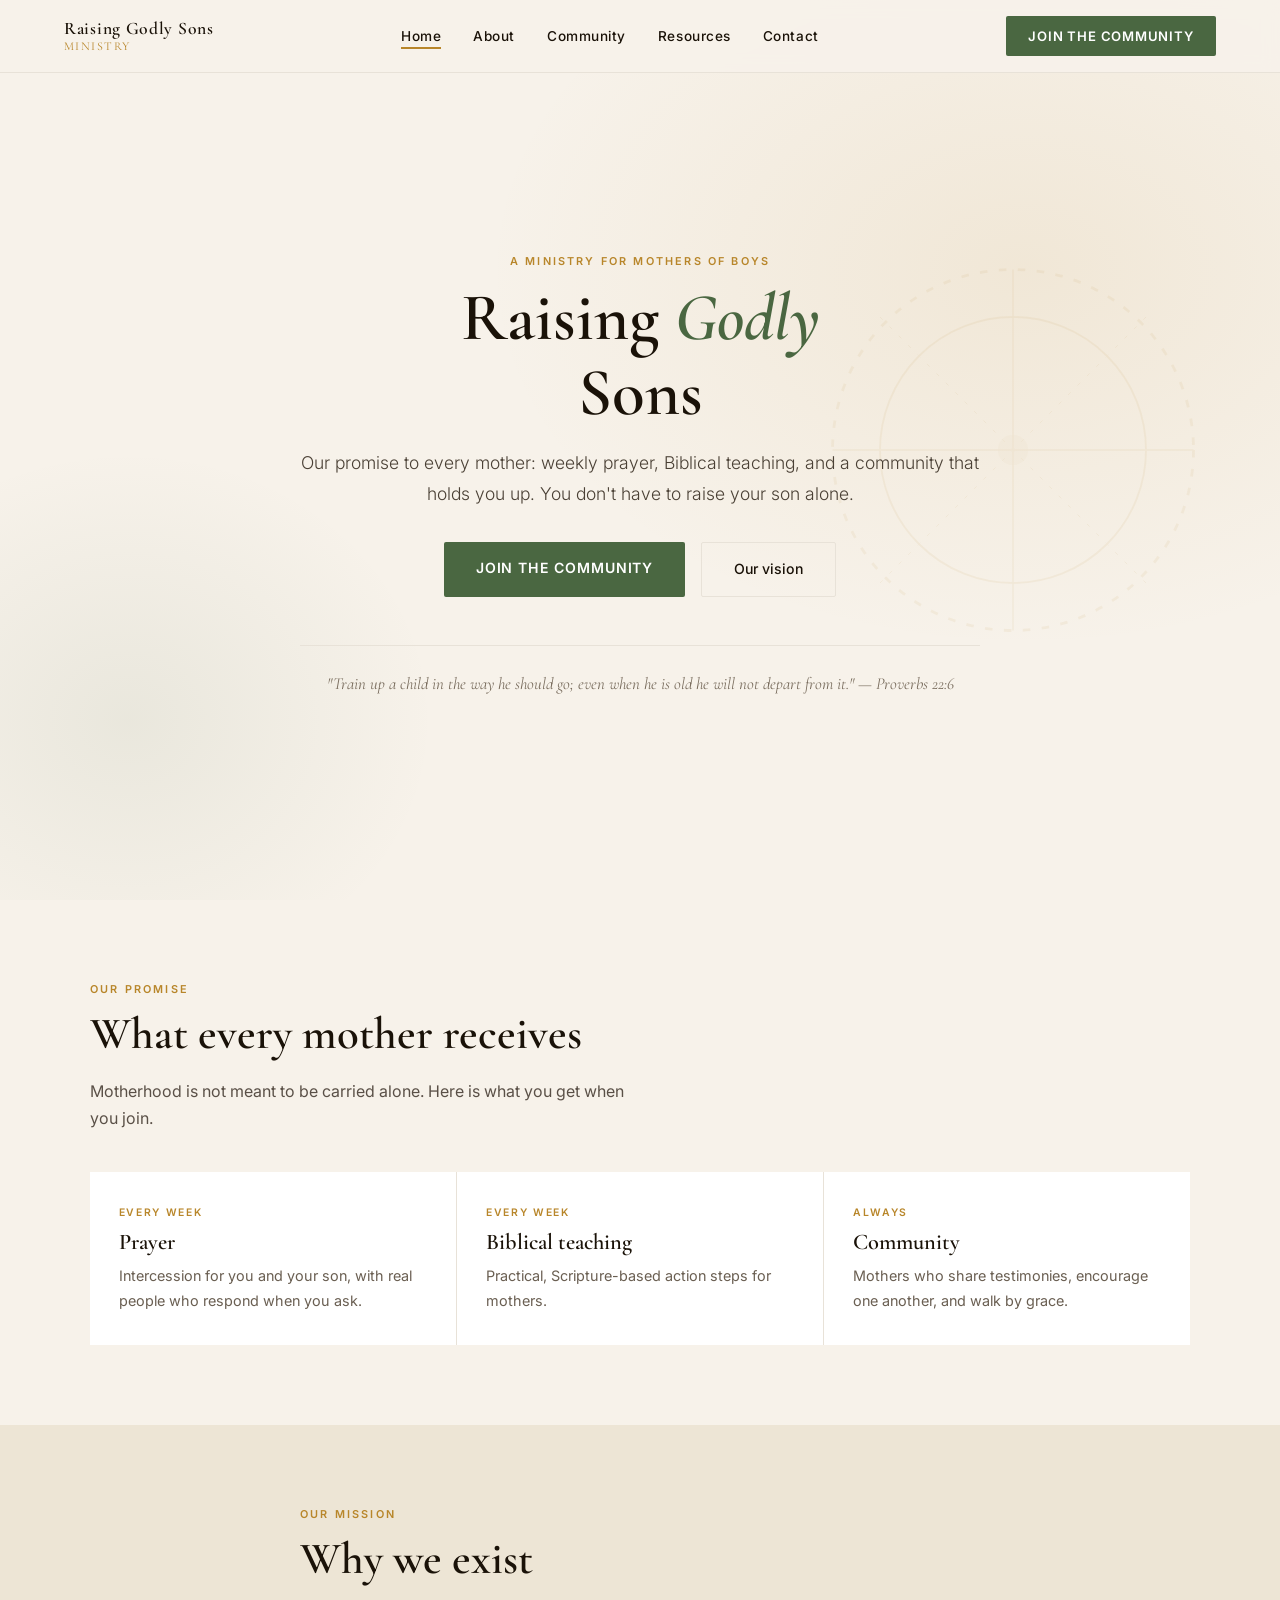
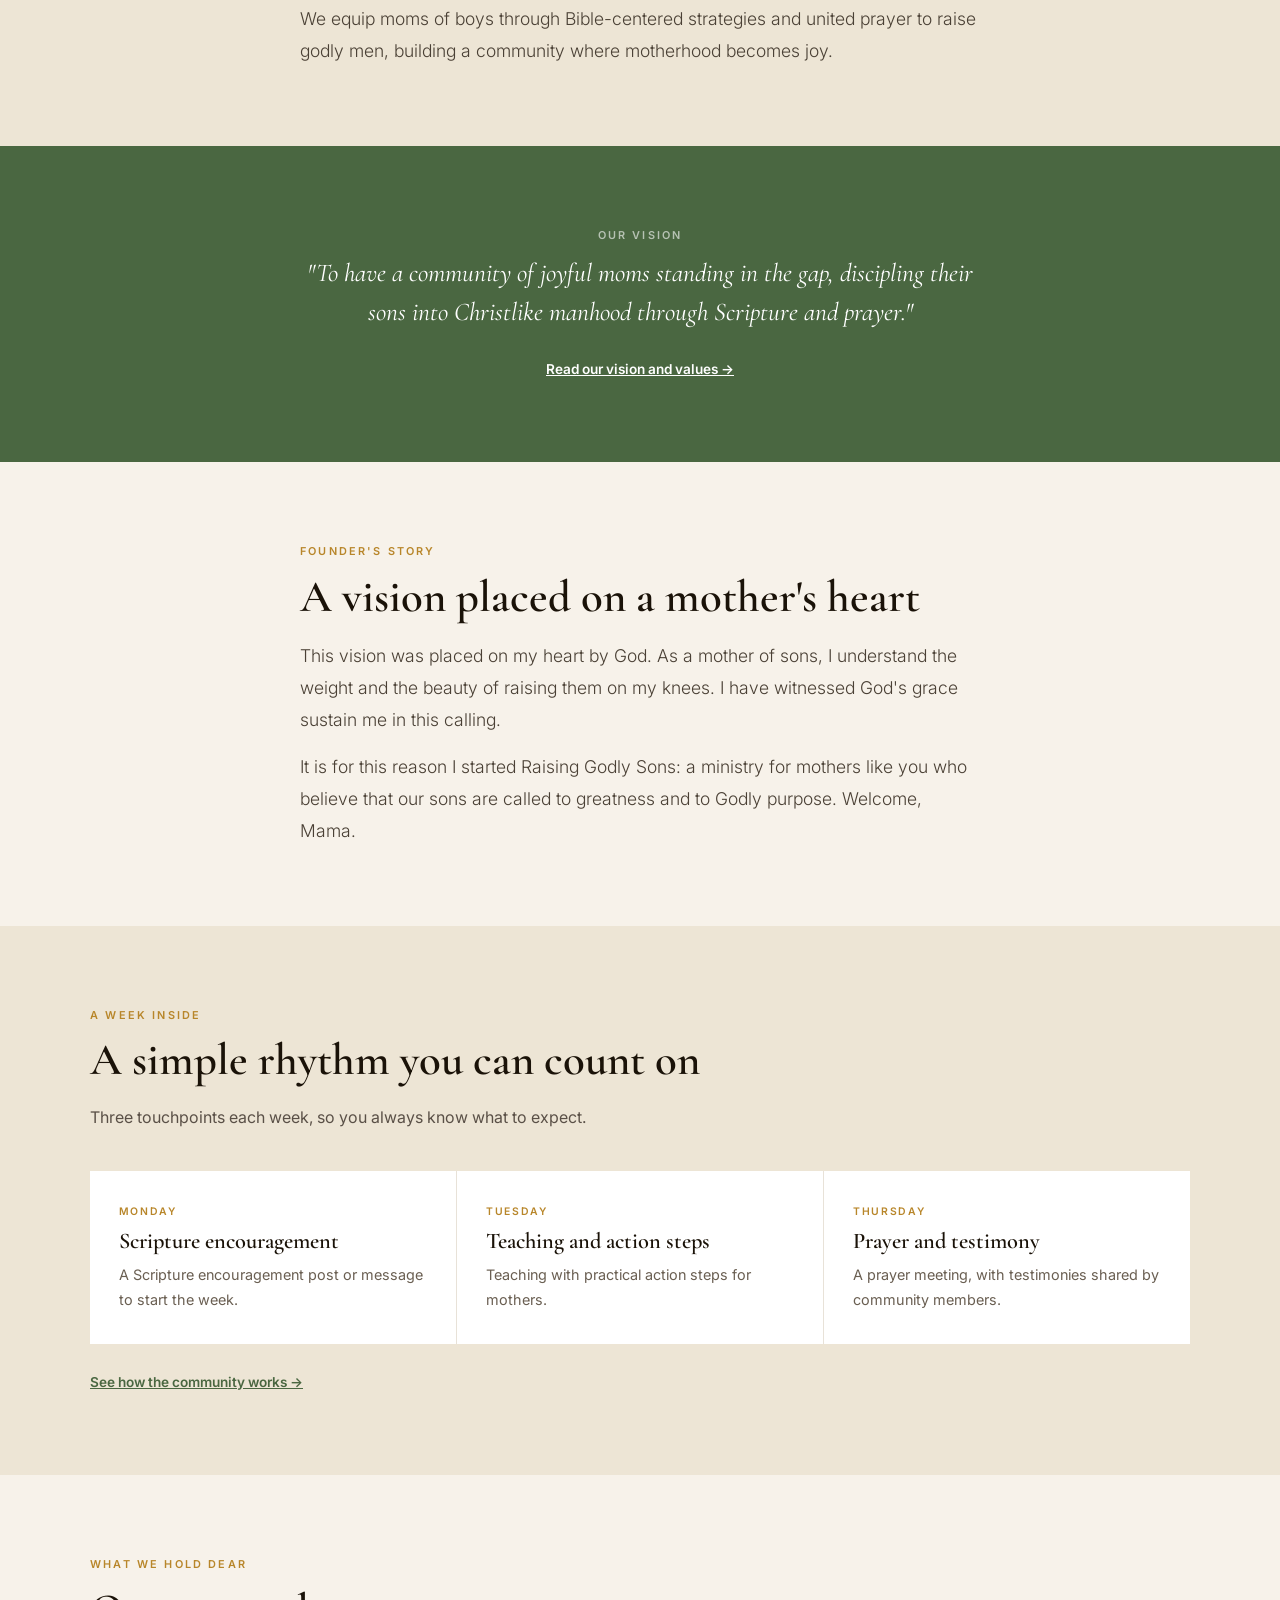
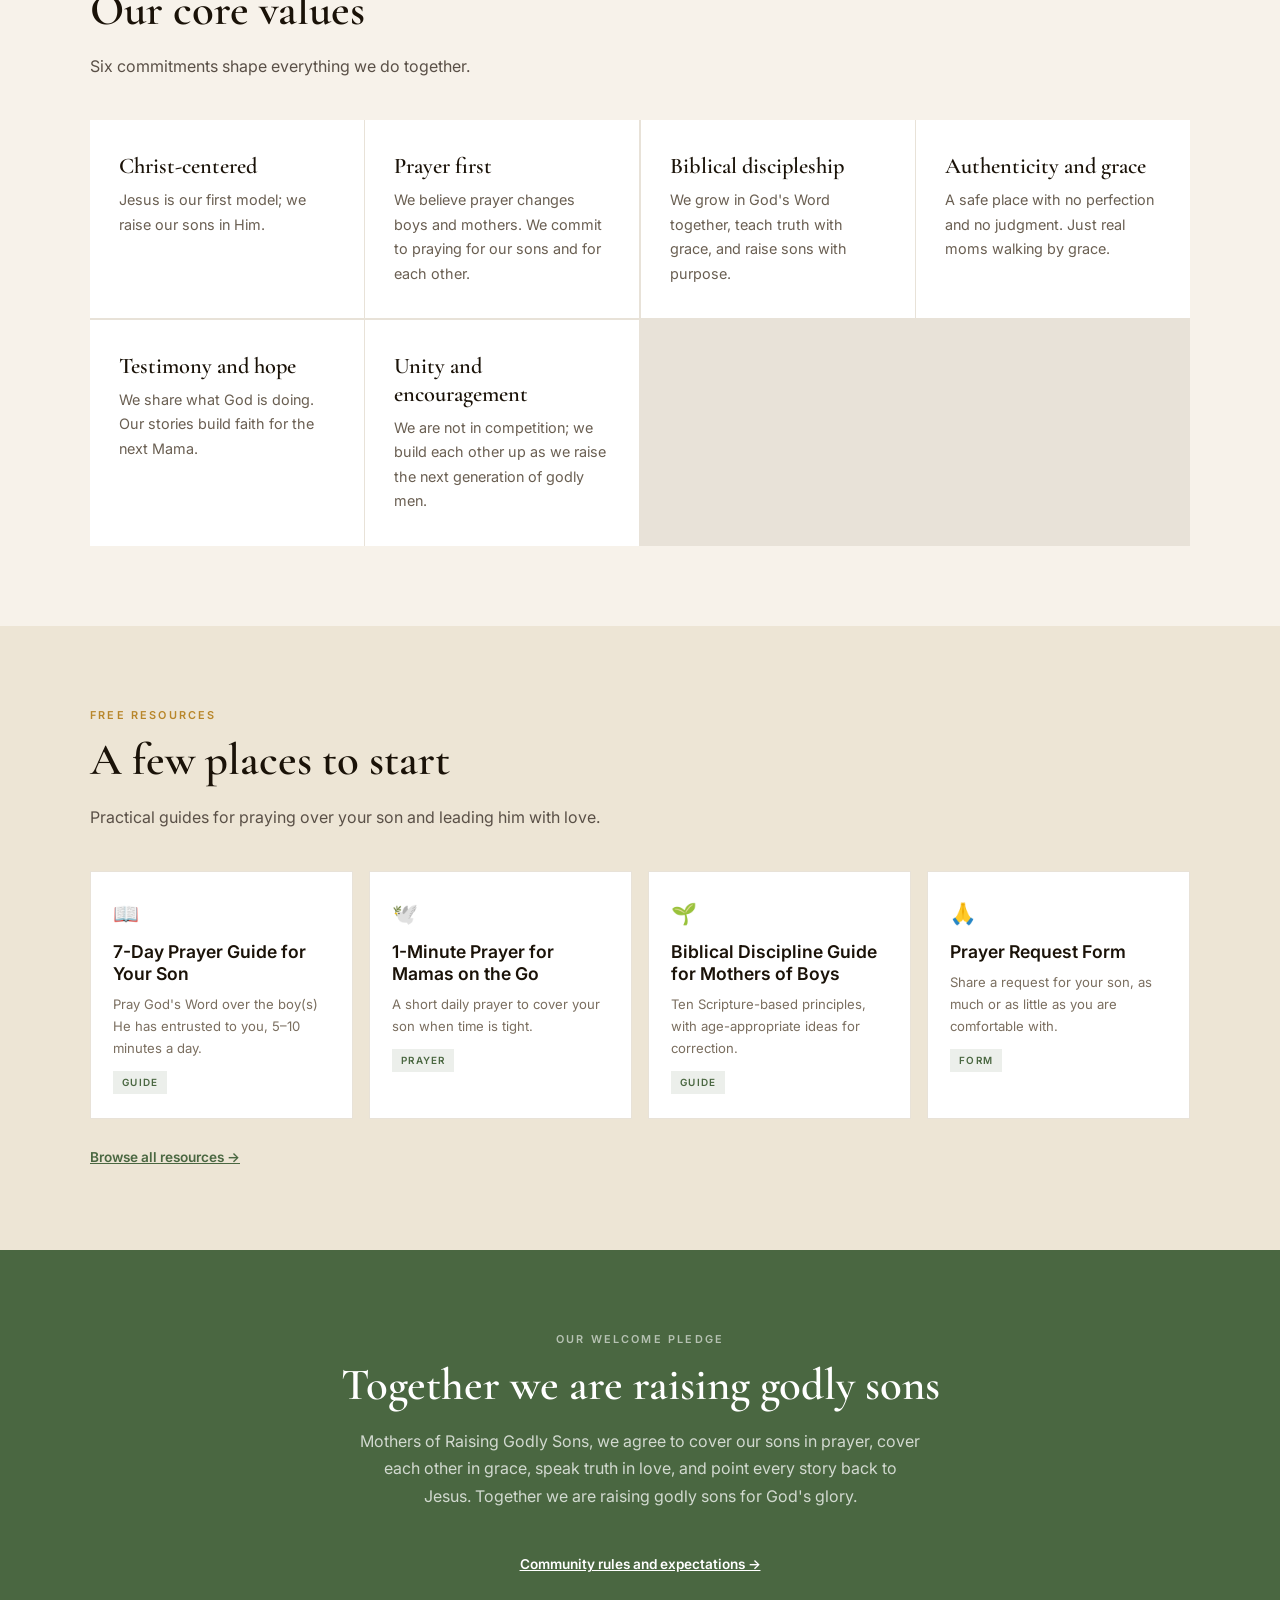
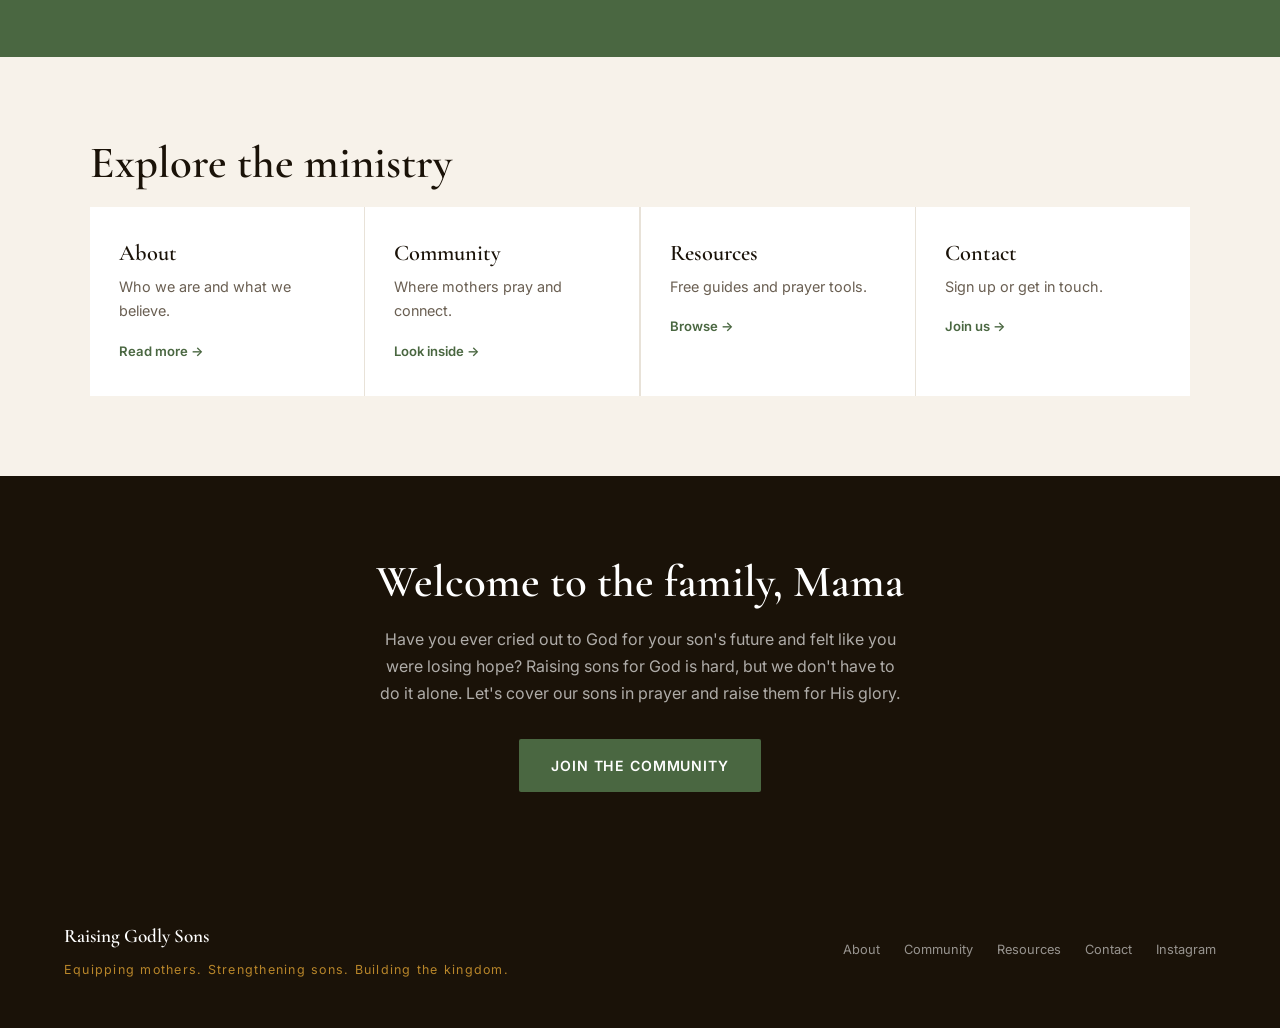
==== commit 08ccfc95: "Update footer tagline to include 'Building the kingdom'" ====
--- a/index.html
+++ b/index.html
@@ -249,7 +249,7 @@
 </section>
 
 <footer>
-  <div><div class="footer-logo">Raising Godly Sons</div><div class="footer-tagline">Equipping mothers. Strengthening sons.</div></div>
+  <div><div class="footer-logo">Raising Godly Sons</div><div class="footer-tagline">Equipping mothers. Strengthening sons. Building the kingdom.</div></div>
   <div class="footer-links"><a href="about.html">About</a><a href="community.html">Community</a><a href="resources.html">Resources</a><a href="contact.html">Contact</a><a href="https://instagram.com/raisinggodlysons_" target="_blank" rel="noopener">Instagram</a></div>
 </footer>
 <script>document.querySelector('.menu-btn').addEventListener('click',function(){var o=document.querySelector('.nav-links').classList.toggle('open');this.setAttribute('aria-expanded',o)});</script>
